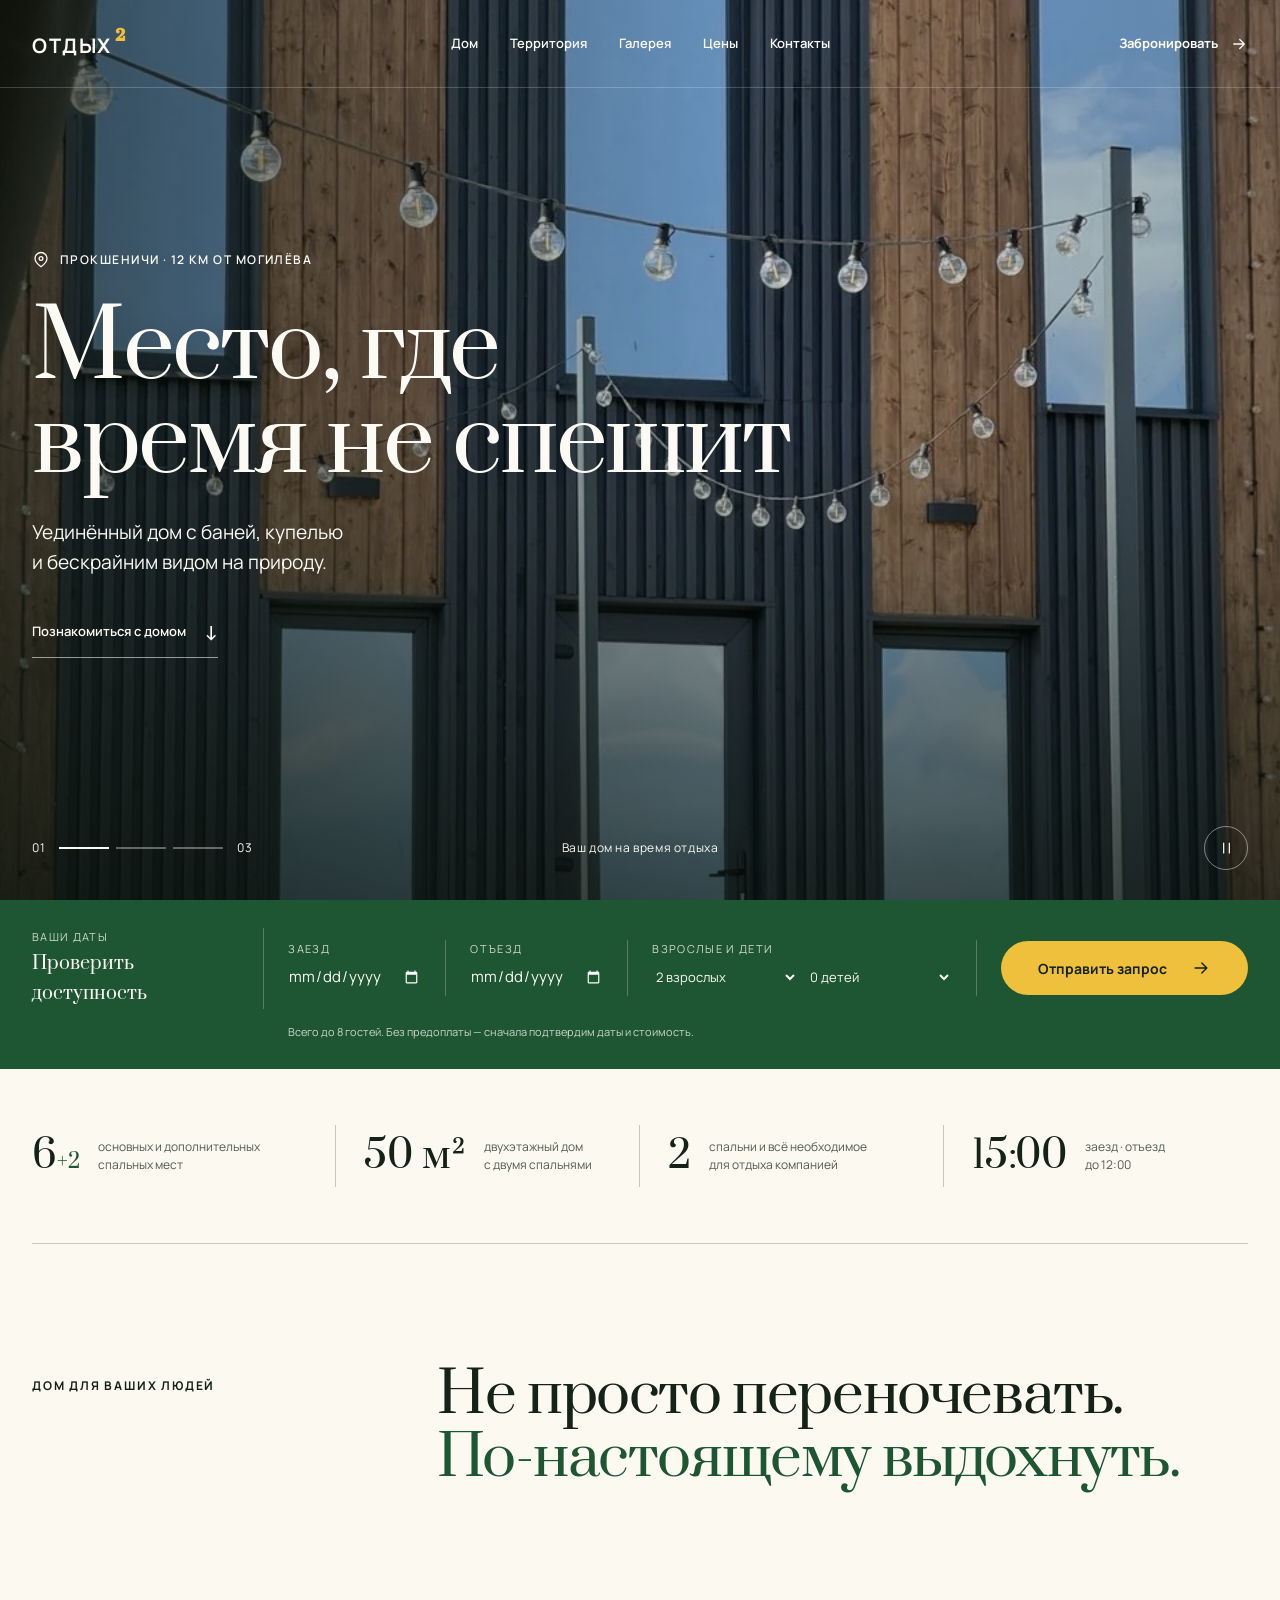
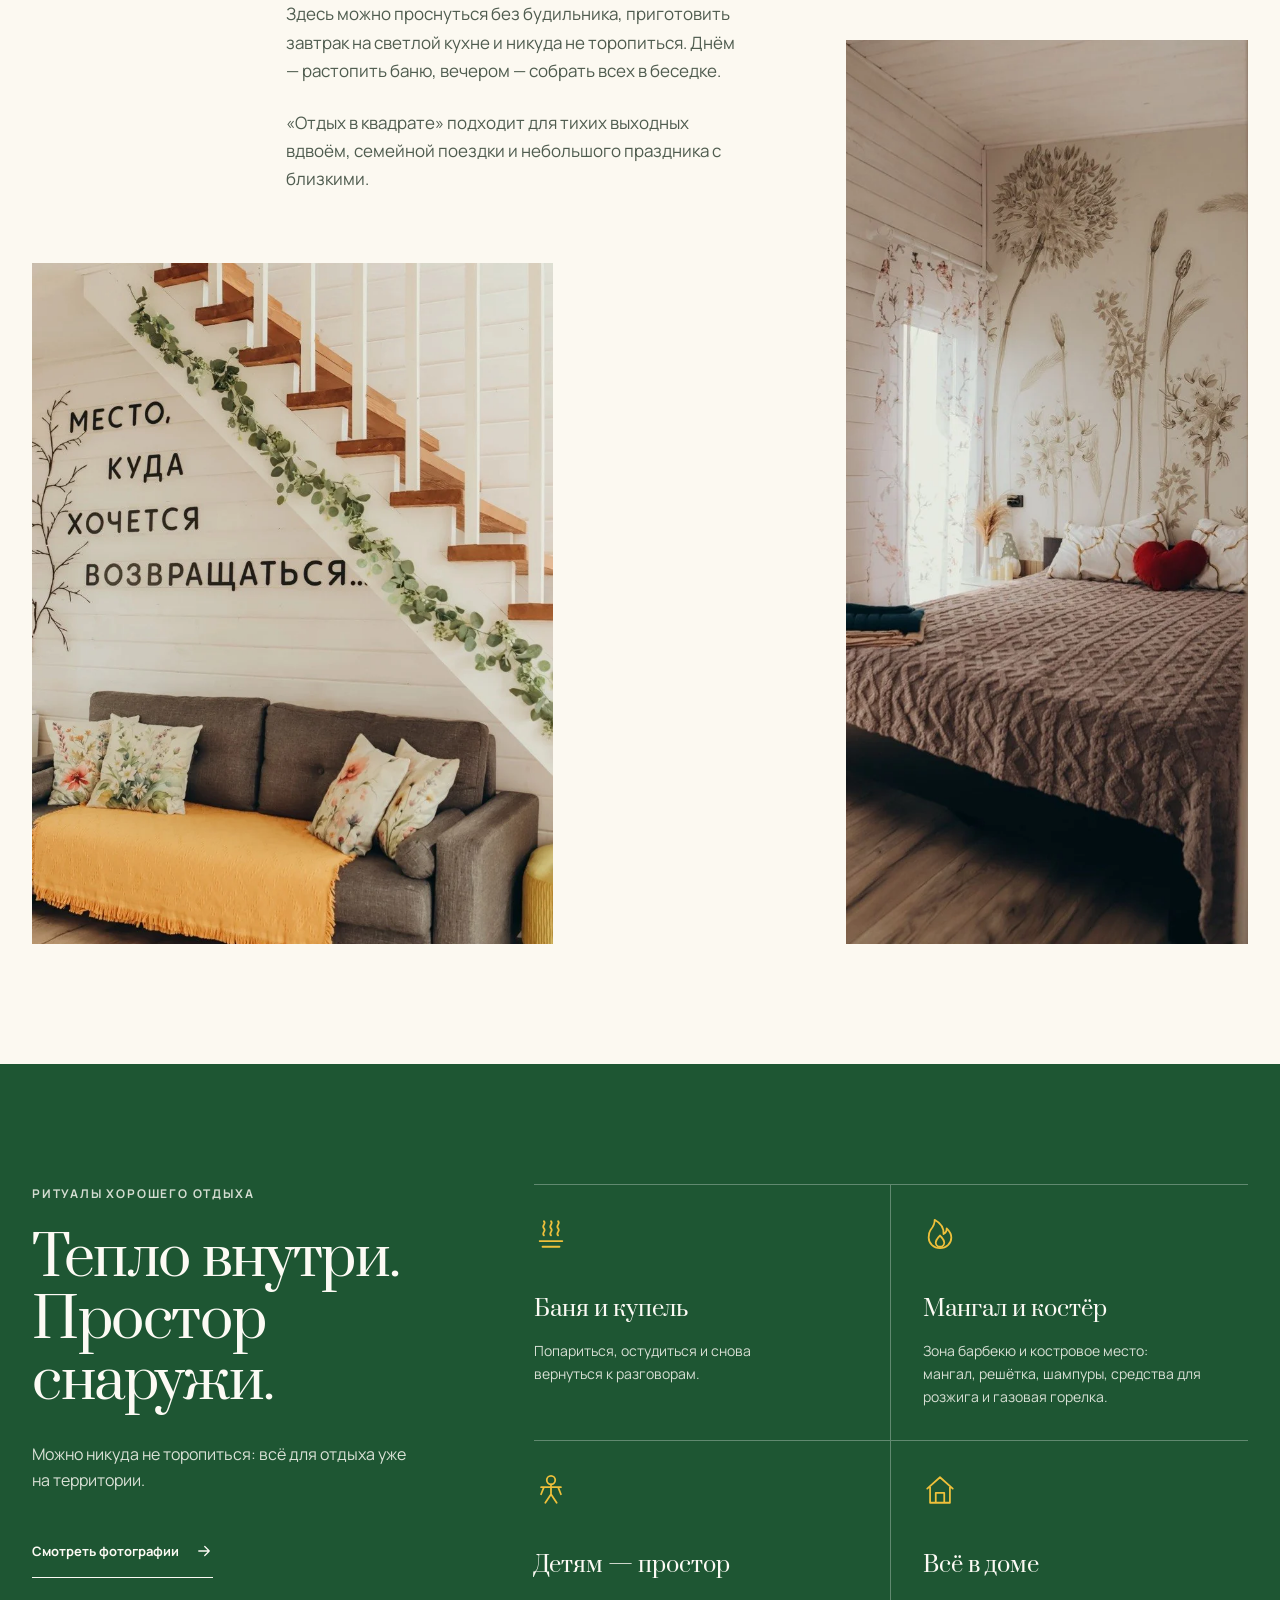
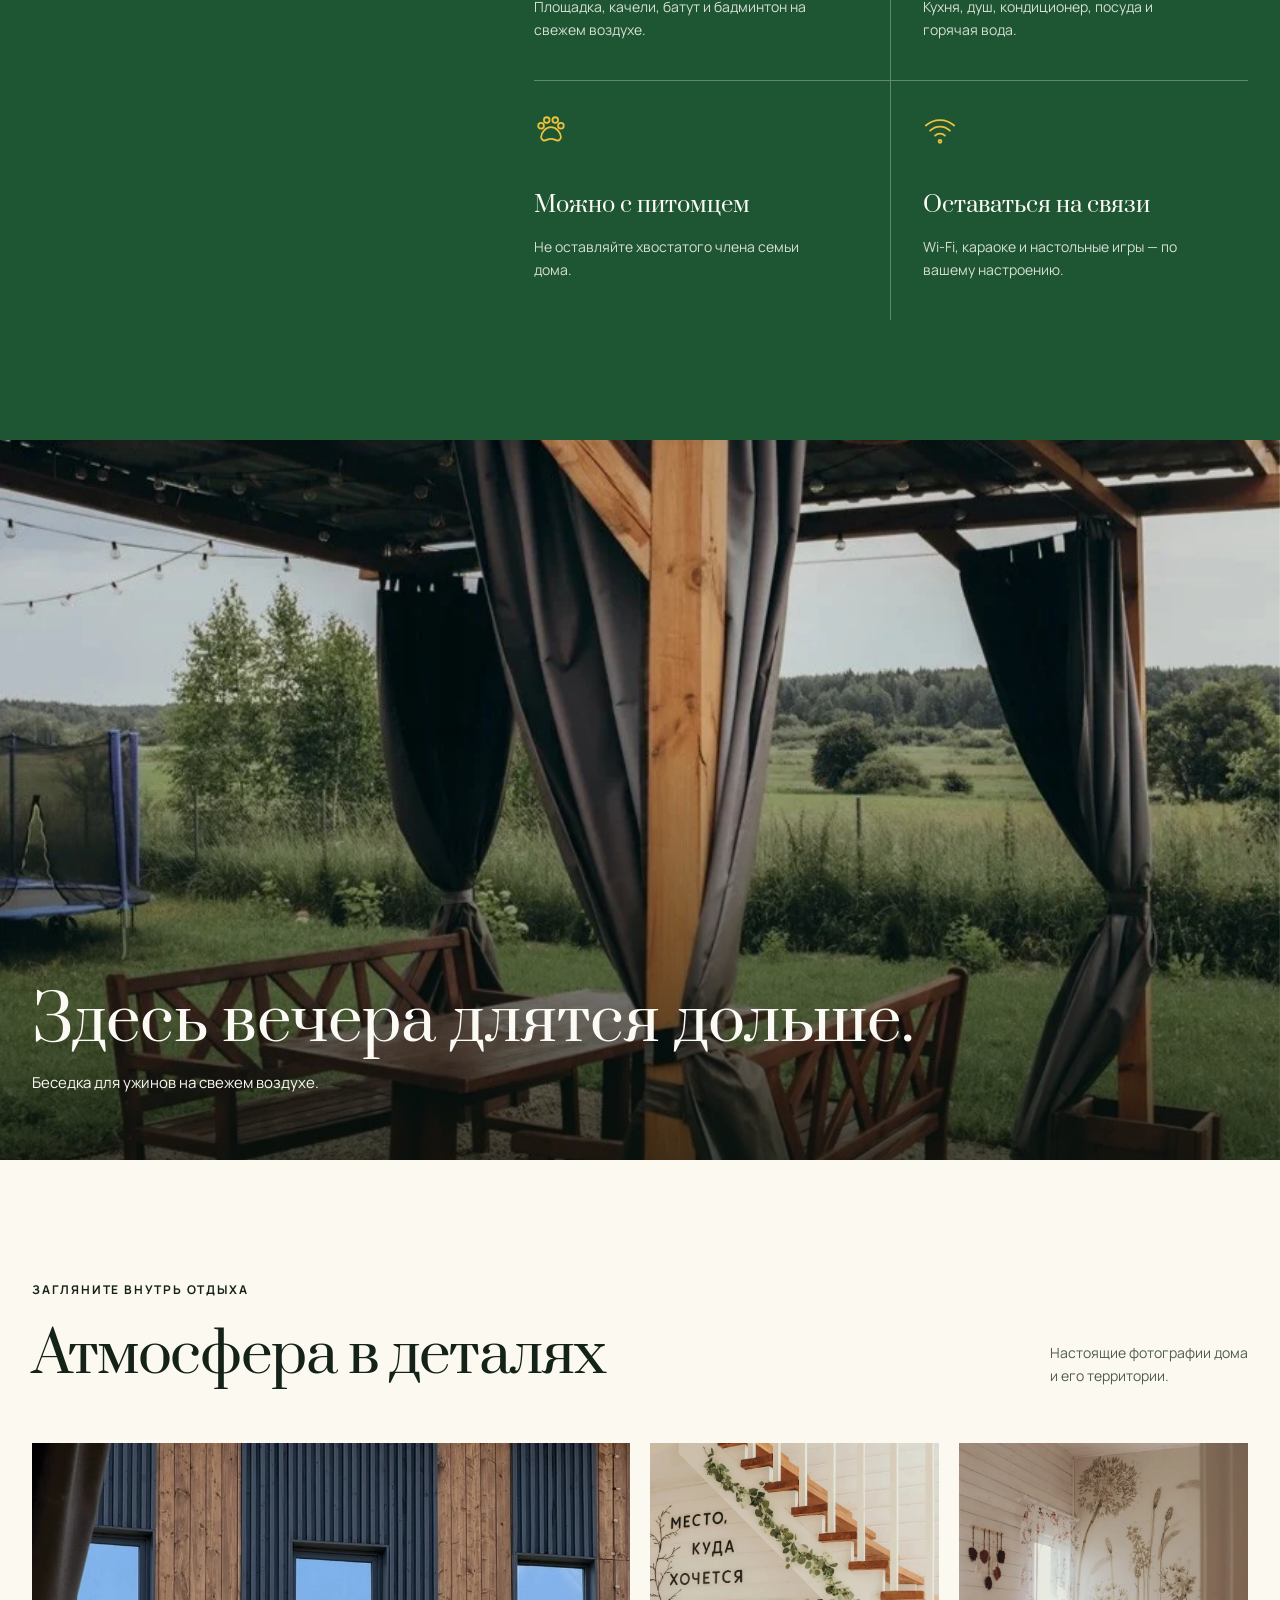
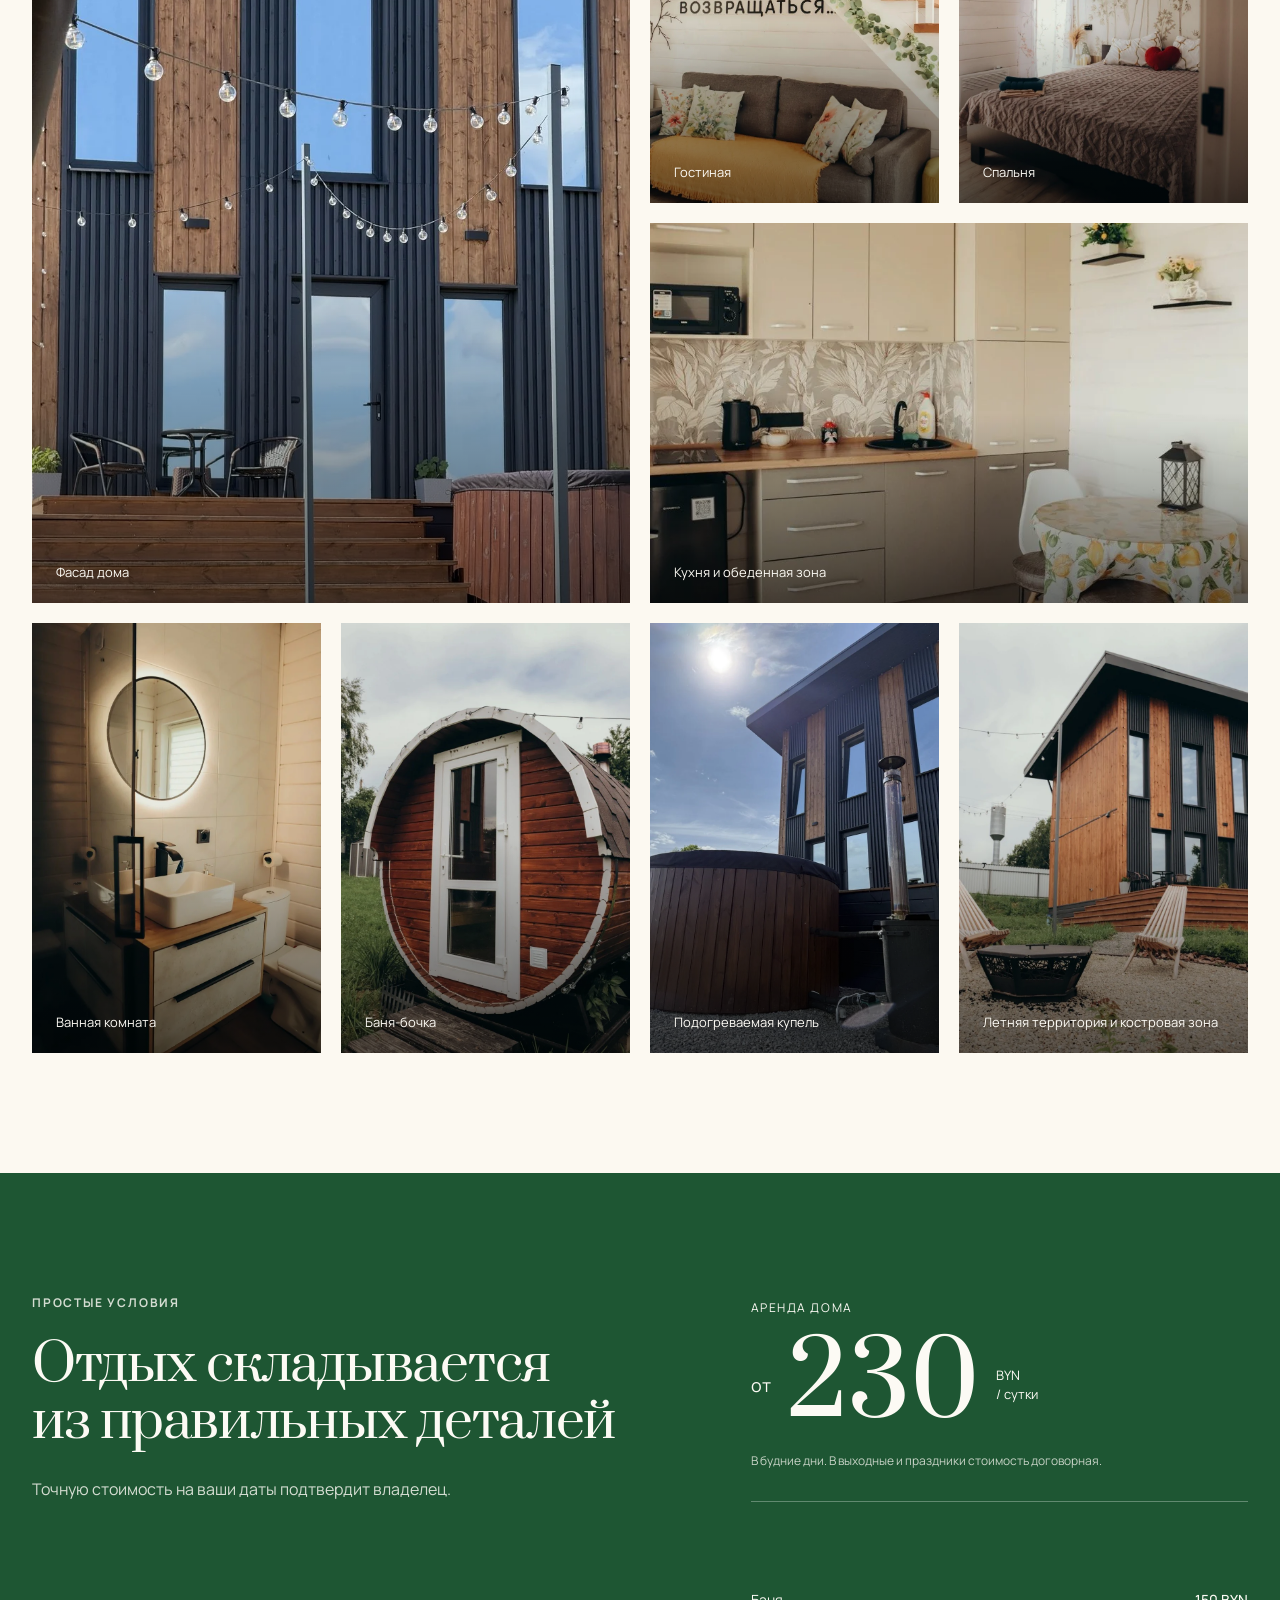
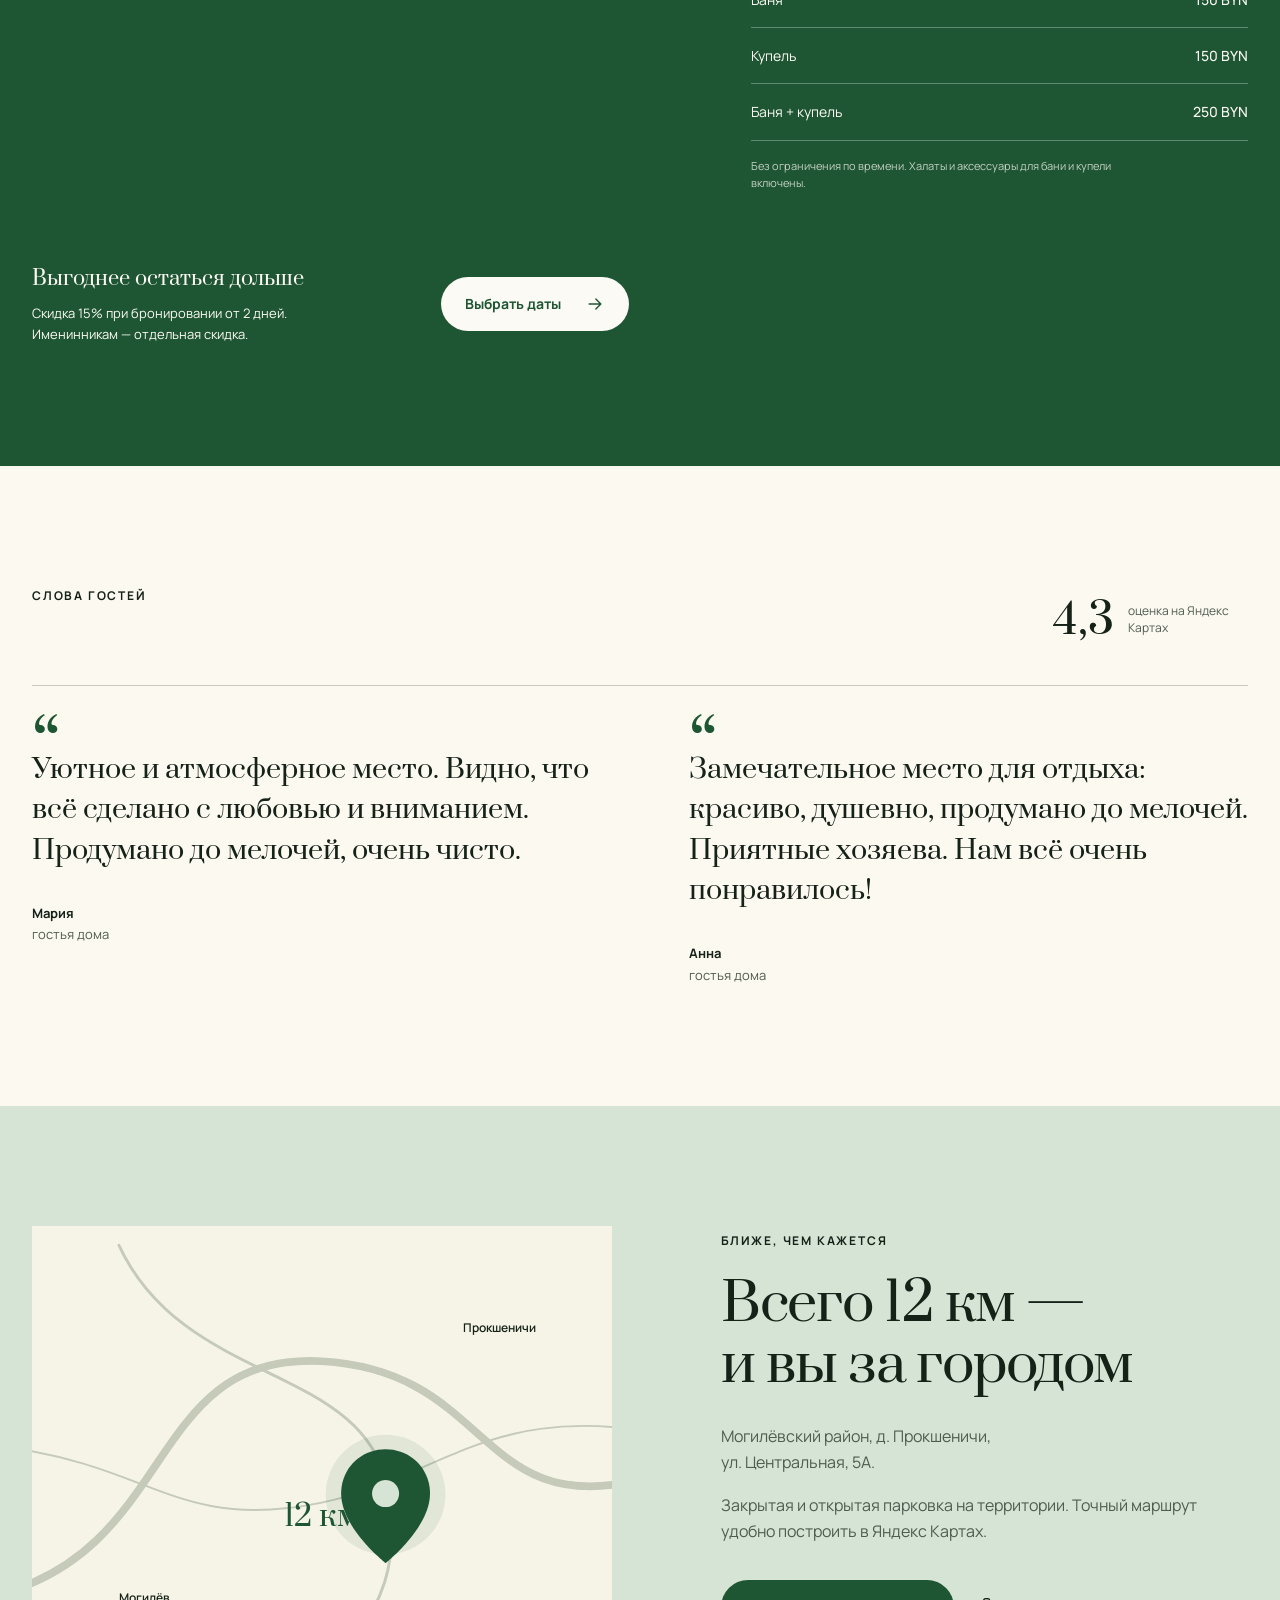
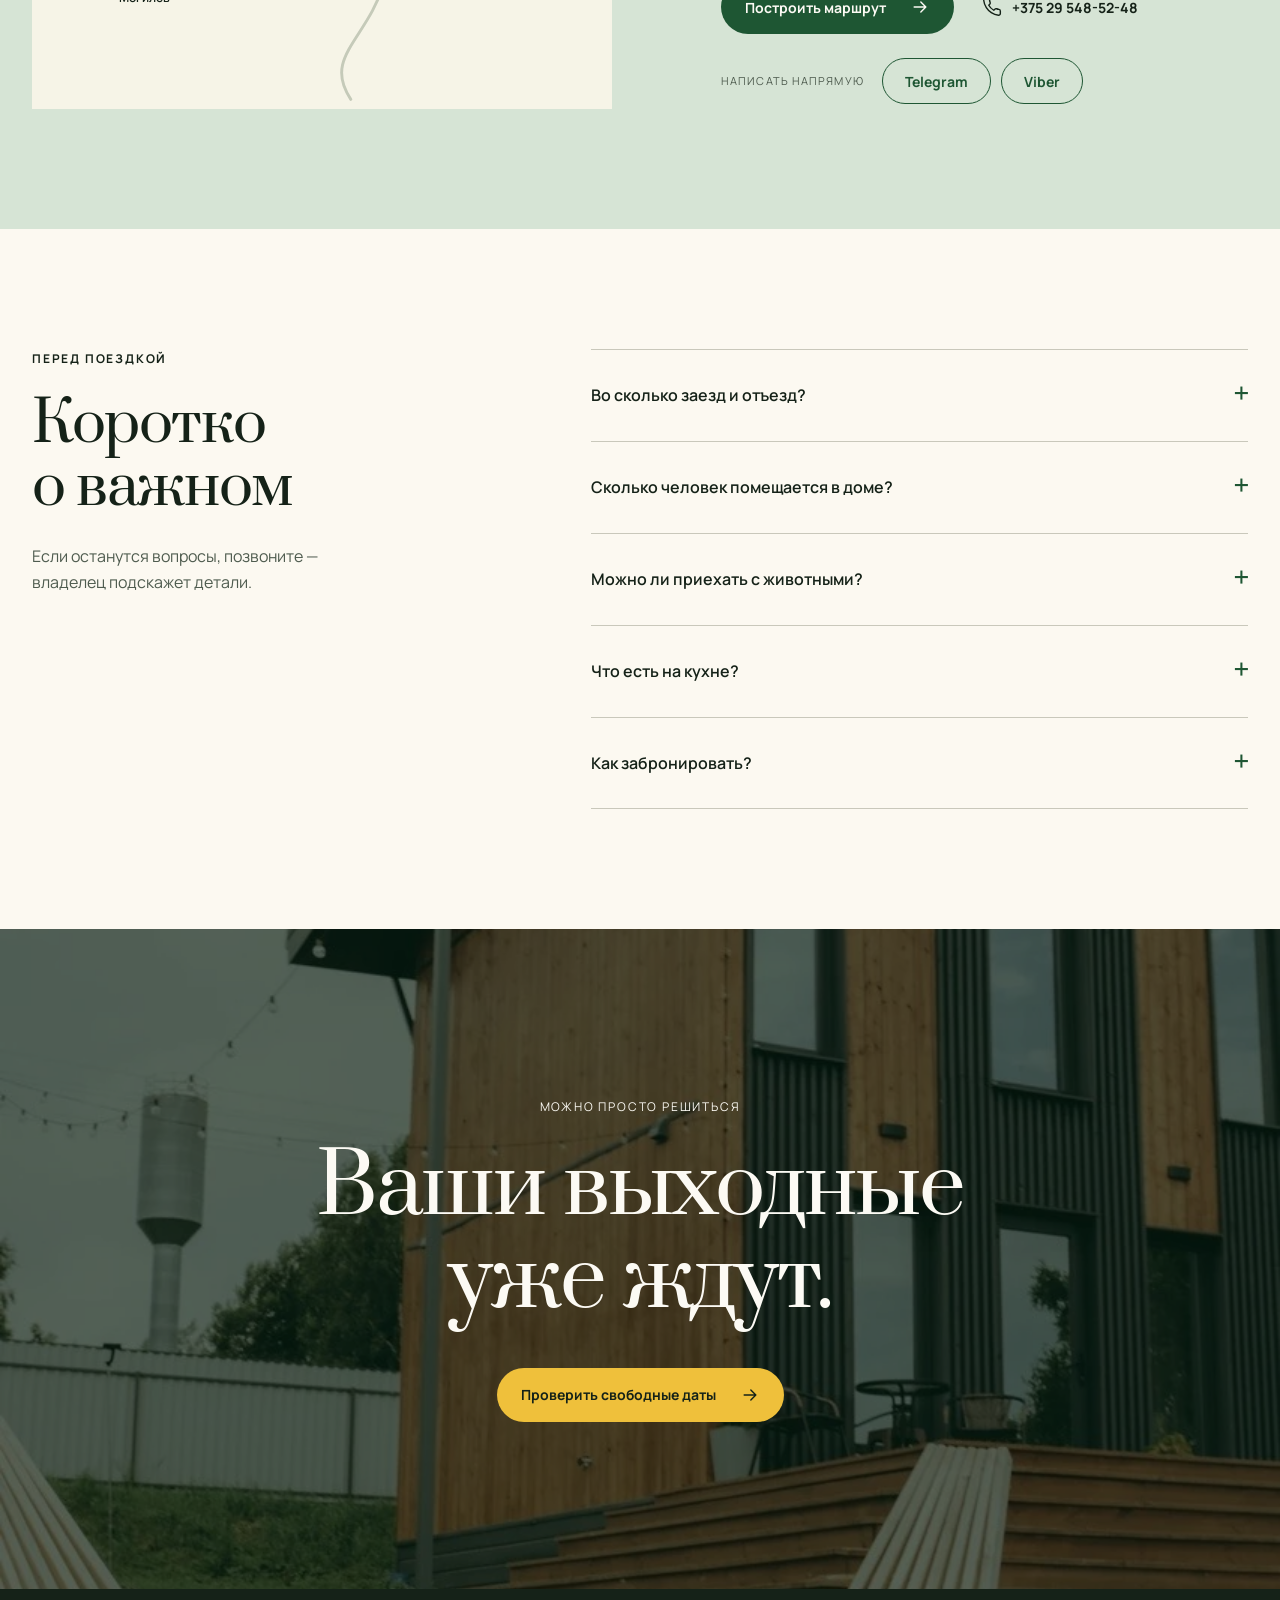
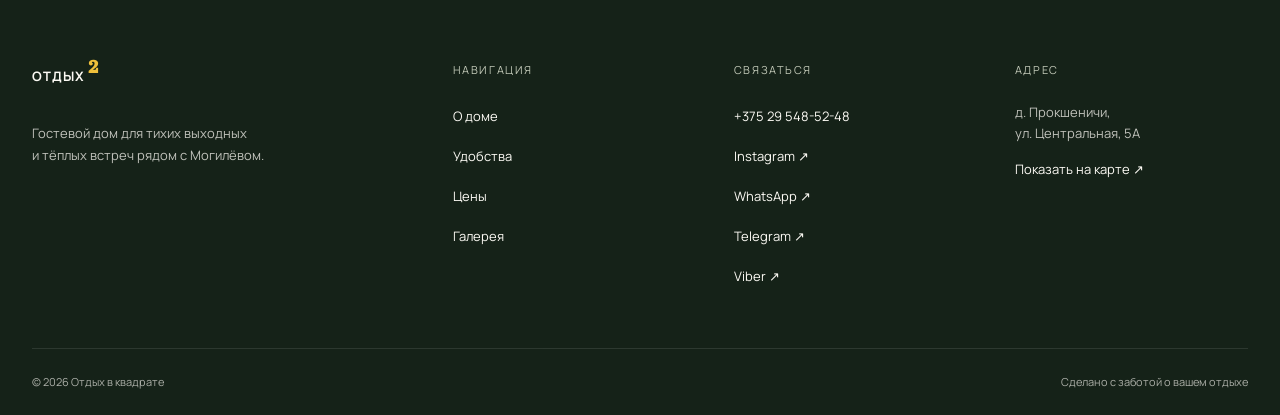
==== index.html @ 8910d230 "first commit" ====
<!doctype html>
<html lang="ru">
<head>
  <meta charset="utf-8">
  <meta name="viewport" content="width=device-width, initial-scale=1">
  <meta name="theme-color" content="#1d5d3f">
  <meta name="description" content="Гостевой дом «Отдых в квадрате» в Прокшеничах, 12 км от Могилева. Дом до 6 гостей, баня, купель, мангальная зона и открытый вид на поля.">
  <title>Отдых в квадрате — гостевой дом рядом с Могилёвом</title>
  <link rel="preconnect" href="https://fonts.googleapis.com">
  <link rel="preconnect" href="https://fonts.gstatic.com" crossorigin>
  <link href="https://fonts.googleapis.com/css2?family=Manrope:wght@400;500;600;700&family=Prata&display=swap" rel="stylesheet">
  <link rel="stylesheet" href="./styles.css">
  <script type="application/ld+json">{"@context":"https://schema.org","@type":"GuestHouse","name":"Отдых в квадрате","description":"Двухэтажный гостевой дом с баней и зоной барбекю","telephone":"+375295485248","address":{"@type":"PostalAddress","addressLocality":"Прокшеничи","streetAddress":"ул. Центральная, 5А","addressCountry":"BY"},"occupancy":{"@type":"QuantitativeValue","maxValue":8},"petsAllowed":true,"priceRange":"от 230 BYN за сутки"}</script>
</head>
<body id="top">
  <a class="skip-link" href="#main">К содержанию</a>
  <svg class="svg-sprite" aria-hidden="true">
    <symbol id="i-arrow" viewBox="0 0 24 24"><path d="M5 12h14M13 6l6 6-6 6"/></symbol>
    <symbol id="i-pin" viewBox="0 0 24 24"><path d="M20 10c0 5-8 11-8 11S4 15 4 10a8 8 0 1 1 16 0Z"/><circle cx="12" cy="10" r="2.5"/></symbol>
    <symbol id="i-users" viewBox="0 0 24 24"><path d="M16 21v-2a4 4 0 0 0-4-4H6a4 4 0 0 0-4 4v2M9 11a4 4 0 1 0 0-8 4 4 0 0 0 0 8ZM22 21v-2a4 4 0 0 0-3-3.87M16 3.13a4 4 0 0 1 0 7.75"/></symbol>
    <symbol id="i-fire" viewBox="0 0 24 24"><path d="M12 22c4.4 0 8-3.2 8-7.5 0-2.2-1.1-4.3-3.3-6.4.1 2-1 3.3-2.2 3.9.3-4.2-2.1-7.7-6.3-10 .3 3.4-1.8 5.7-3 7.3C4.1 10.8 4 12.5 4 14.5 4 18.8 7.6 22 12 22Z"/><path d="M9 18c0-2 1.5-3 3-5 1.5 2 3 3 3 5a3 3 0 0 1-6 0Z"/></symbol>
    <symbol id="i-home" viewBox="0 0 24 24"><path d="m3 11 9-8 9 8M5 10v11h14V10M9 21v-7h6v7"/></symbol>
    <symbol id="i-steam" viewBox="0 0 24 24"><path d="M4 17h16M6 21h12M7 13c-2-2 2-3 0-5s2-3 0-5M12 13c-2-2 2-3 0-5s2-3 0-5M17 13c-2-2 2-3 0-5s2-3 0-5"/></symbol>
    <symbol id="i-child" viewBox="0 0 24 24"><circle cx="12" cy="5" r="3"/><path d="M5 10h14M12 8v7M8 21l4-6 4 6M7 10l-2 5M17 10l2 5"/></symbol>
    <symbol id="i-paw" viewBox="0 0 24 24"><circle cx="5" cy="9" r="2"/><circle cx="9" cy="5" r="2"/><circle cx="15" cy="5" r="2"/><circle cx="19" cy="9" r="2"/><path d="M12 10c-4 0-7 4-7 7 0 2 2 3 4 2 2-1 4-1 6 0 2 1 4 0 4-2 0-3-3-7-7-7Z"/></symbol>
    <symbol id="i-wifi" viewBox="0 0 24 24"><path d="M2 8.8a15 15 0 0 1 20 0M5 12.5a10 10 0 0 1 14 0M8.5 16a5 5 0 0 1 7 0"/><circle cx="12" cy="20" r="1"/></symbol>
    <symbol id="i-phone" viewBox="0 0 24 24"><path d="M22 16.9v3a2 2 0 0 1-2.2 2 19.8 19.8 0 0 1-8.6-3.1 19.4 19.4 0 0 1-6-6A19.8 19.8 0 0 1 2.1 4.2 2 2 0 0 1 4.1 2h3a2 2 0 0 1 2 1.7c.1 1 .4 2 .7 2.8a2 2 0 0 1-.5 2.1L8.1 9.9a16 16 0 0 0 6 6l1.3-1.3a2 2 0 0 1 2.1-.5c.9.4 1.8.6 2.8.7a2 2 0 0 1 1.7 2.1Z"/></symbol>
    <symbol id="i-close" viewBox="0 0 24 24"><path d="m6 6 12 12M18 6 6 18"/></symbol>
    <symbol id="i-chevron" viewBox="0 0 24 24"><path d="m9 18 6-6-6-6"/></symbol>
    <symbol id="i-pause" viewBox="0 0 24 24"><path d="M8 5v14M16 5v14"/></symbol>
    <symbol id="i-play" viewBox="0 0 24 24"><path d="m8 5 11 7-11 7Z"/></symbol>
  </svg>

  <header class="site-header">
    <a class="brand" href="#top" aria-label="Отдых в квадрате — на главную">ОТДЫХ<span>²</span></a>
    <nav class="desktop-nav" aria-label="Основная навигация">
      <a href="#house">Дом</a><a href="#territory">Территория</a><a href="#gallery">Галерея</a><a href="#price">Цены</a><a href="#contacts">Контакты</a>
    </nav>
    <a class="header-book" href="#booking">Забронировать <svg><use href="#i-arrow"/></svg></a>
    <button class="menu-toggle" id="menuToggle" type="button" aria-expanded="false" aria-controls="mobileNav" aria-label="Открыть меню"><span></span><span></span></button>
    <nav class="mobile-nav" id="mobileNav" aria-label="Мобильная навигация" hidden>
      <a href="#house">Дом</a><a href="#territory">Территория</a><a href="#gallery">Галерея</a><a href="#price">Цены</a><a href="#contacts">Контакты</a>
      <a class="button button-light" href="#booking">Проверить даты</a>
    </nav>
  </header>

  <main id="main">
    <section class="hero" aria-label="Гостевой дом Отдых в квадрате">
      <div class="hero-slides" aria-hidden="true">
        <div class="hero-slide active" style="--image:url('./assets/house-summer.webp')"></div>
        <div class="hero-slide" style="--image:url('./assets/gazebo-house.webp')"></div>
        <div class="hero-slide" style="--image:url('./assets/hot-tub.webp')"></div>
      </div>
      <div class="hero-shade"></div>
      <div class="hero-content container">
        <p class="hero-location"><svg><use href="#i-pin"/></svg> Прокшеничи · 12 км от Могилёва</p>
        <h1>Место, где<br>время не спешит</h1>
        <p class="hero-lead">Уединённый дом с баней, купелью<br class="desktop-only"> и бескрайним видом на природу.</p>
        <a class="hero-text-link" href="#booking">Познакомиться с домом <span>↓</span></a>
      </div>
      <div class="slider-controls container">
        <div class="slider-status"><span id="slideNumber">01</span><div class="slider-bars" id="sliderBars"><button class="active" data-slide="0" aria-label="Фото 1"></button><button data-slide="1" aria-label="Фото 2"></button><button data-slide="2" aria-label="Фото 3"></button></div><span>03</span></div>
        <p id="slideCaption">Ваш дом на время отдыха</p>
        <button id="sliderPause" class="slider-pause" type="button" aria-label="Приостановить слайд-шоу"><svg><use href="#i-pause"/></svg></button>
      </div>
    </section>

    <section class="booking-strip" id="booking" aria-label="Запрос на бронирование">
      <form class="booking-form container" id="bookingForm">
        <div class="booking-intro"><span>Ваши даты</span><strong>Проверить доступность</strong></div>
        <label><span>Заезд</span><input type="date" id="checkin" name="checkin" required></label>
        <label><span>Отъезд</span><input type="date" id="checkout" name="checkout" required></label>
        <div class="guest-selector">
          <span>Взрослые и дети</span>
          <div class="guest-selects">
            <label><span class="visually-hidden">Количество взрослых</span><select id="adults" name="adults" aria-label="Количество взрослых"><option value="1">1 взрослый</option><option value="2" selected>2 взрослых</option><option value="3">3 взрослых</option><option value="4">4 взрослых</option><option value="5">5 взрослых</option><option value="6">6 взрослых</option><option value="7">7 взрослых</option><option value="8">8 взрослых</option></select></label>
            <label><span class="visually-hidden">Количество детей</span><select id="children" name="children" aria-label="Количество детей"><option value="0" selected>0 детей</option><option value="1">1 ребёнок</option><option value="2">2 ребёнка</option><option value="3">3 ребёнка</option><option value="4">4 ребёнка</option><option value="5">5 детей</option><option value="6">6 детей</option><option value="7">7 детей</option></select></label>
          </div>
        </div>
        <button class="button button-accent" type="submit">Отправить запрос <svg><use href="#i-arrow"/></svg></button>
        <div class="children-ages" id="childrenAges" hidden>
          <span class="children-ages-title">Возраст каждого ребёнка</span>
          <div class="children-ages-fields" id="childrenAgesFields"></div>
          <p class="guest-error" id="guestError" role="alert"></p>
        </div>
        <p class="form-note">Всего до 8 гостей. Без предоплаты — сначала подтвердим даты и стоимость.</p>
      </form>
    </section>

    <section class="facts container" aria-label="Кратко о доме">
      <div><strong>6<span>+2</span></strong><p>основных и дополнительных спальных мест</p></div>
      <div><strong>50 м²</strong><p>двухэтажный дом<br>с двумя спальнями</p></div>
      <div><strong>2</strong><p>спальни и всё необходимое<br>для отдыха компанией</p></div>
      <div><strong>15:00</strong><p>заезд · отъезд<br>до 12:00</p></div>
    </section>

    <section class="intro section container" id="house">
      <div class="section-heading">
        <p class="eyebrow">Дом для ваших людей</p>
        <h2>Не просто переночевать.<br><em>По-настоящему выдохнуть.</em></h2>
      </div>
      <div class="intro-copy">
        <p>Здесь можно проснуться без будильника, приготовить завтрак на светлой кухне и никуда не торопиться. Днём — растопить баню, вечером — собрать всех в беседке.</p>
        <p>«Отдых в квадрате» подходит для тихих выходных вдвоём, семейной поездки и небольшого праздника с близкими.</p>
      </div>
      <figure class="intro-main image-reveal"><img src="./assets/living-sofa.webp" alt="Светлая гостиная с диваном и лестницей на второй этаж" loading="lazy"><figcaption>Гостиная · общее пространство для отдыха</figcaption></figure>
      <figure class="intro-side image-reveal"><img src="./assets/bedroom.webp" alt="Спальня с большой кроватью и светлым текстилем" loading="lazy"><figcaption>Спальня · спокойный светлый интерьер</figcaption></figure>
    </section>

    <section class="experience section" id="territory">
      <div class="container experience-grid">
        <div class="experience-title">
          <p class="eyebrow light">Ритуалы хорошего отдыха</p>
          <h2>Тепло внутри.<br>Простор снаружи.</h2>
          <p>Можно никуда не торопиться: всё для отдыха уже на территории.</p>
          <a class="text-link light" href="#gallery">Смотреть фотографии <svg><use href="#i-arrow"/></svg></a>
        </div>
        <div class="amenities">
          <article><svg><use href="#i-steam"/></svg><h3>Баня и купель</h3><p>Попариться, остудиться и снова вернуться к разговорам.</p></article>
          <article><svg><use href="#i-fire"/></svg><h3>Мангал и костёр</h3><p>Зона барбекю и костровое место: мангал, решётка, шампуры, средства для розжига и газовая горелка.</p></article>
          <article><svg><use href="#i-child"/></svg><h3>Детям — простор</h3><p>Площадка, качели, батут и бадминтон на свежем воздухе.</p></article>
          <article><svg><use href="#i-home"/></svg><h3>Всё в доме</h3><p>Кухня, душ, кондиционер, посуда и горячая вода.</p></article>
          <article><svg><use href="#i-paw"/></svg><h3>Можно с питомцем</h3><p>Не оставляйте хвостатого члена семьи дома.</p></article>
          <article><svg><use href="#i-wifi"/></svg><h3>Оставаться на связи</h3><p>Wi-Fi, караоке и настольные игры — по вашему настроению.</p></article>
        </div>
      </div>
    </section>

    <section class="wide-story">
      <img src="./assets/gazebo.webp" alt="Деревянная беседка со столом, скамейками и шторами" loading="lazy">
      <div class="wide-story-caption container"><p>Здесь вечера длятся дольше.</p><span>Беседка для ужинов на свежем воздухе.</span></div>
    </section>

    <section class="gallery section container" id="gallery">
      <div class="gallery-head"><div><p class="eyebrow">Загляните внутрь отдыха</p><h2>Атмосфера в деталях</h2></div><p>Настоящие фотографии дома<br>и его территории.</p></div>
      <div class="gallery-grid">
        <button class="gallery-item g1" type="button" data-gallery="0" aria-label="Открыть фото фасада"><img src="./assets/house-summer.webp" alt="Летний фасад дома с гирляндами" loading="lazy"><span>Фасад дома</span></button>
        <button class="gallery-item g2" type="button" data-gallery="1" aria-label="Открыть фото гостиной"><img src="./assets/living-sofa.webp" alt="Гостиная с диваном" loading="lazy"><span>Гостиная</span></button>
        <button class="gallery-item g3" type="button" data-gallery="2" aria-label="Открыть фото спальни"><img src="./assets/bedroom.webp" alt="Спальня с двуспальной кроватью" loading="lazy"><span>Спальня</span></button>
        <button class="gallery-item g4" type="button" data-gallery="3" aria-label="Открыть фото кухни"><img src="./assets/kitchen.webp" alt="Светлая оборудованная кухня с обеденной зоной" loading="lazy"><span>Кухня и обеденная зона</span></button>
        <button class="gallery-item g5" type="button" data-gallery="4" aria-label="Открыть фото ванной"><img src="./assets/bathroom.webp" alt="Ванная комната с раковиной и зеркалом с подсветкой" loading="lazy"><span>Ванная комната</span></button>
        <button class="gallery-item g6" type="button" data-gallery="5" aria-label="Открыть фото бани"><img src="./assets/sauna.webp" alt="Деревянная баня-бочка на территории" loading="lazy"><span>Баня-бочка</span></button>
        <button class="gallery-item g7" type="button" data-gallery="6" aria-label="Открыть фото купели"><img src="./assets/hot-tub.webp" alt="Подогреваемая купель рядом с домом" loading="lazy"><span>Подогреваемая купель</span></button>
        <button class="gallery-item g8" type="button" data-gallery="7" aria-label="Открыть фото костровой зоны"><img src="./assets/exterior-fire.webp" alt="Дом, шезлонг и костровая чаша на летней территории" loading="lazy"><span>Летняя территория и костровая зона</span></button>
      </div>
    </section>

    <section class="price section" id="price">
      <div class="container price-grid">
        <div class="price-heading"><p class="eyebrow light">Простые условия</p><h2>Отдых складывается<br>из правильных деталей</h2><p>Точную стоимость на ваши даты подтвердит владелец.</p></div>
        <div class="price-main"><span>Аренда дома</span><div><small>от</small><strong>230</strong><span>BYN<br>/ сутки</span></div><p>В будние дни. В выходные и праздники стоимость договорная.</p></div>
        <div class="price-extra"><div><span>Баня</span><strong>150 BYN</strong></div><div><span>Купель</span><strong>150 BYN</strong></div><div><span>Баня + купель</span><strong>250 BYN</strong></div><p class="price-included">Без ограничения по времени. Халаты и аксессуары для бани и купели включены.</p></div>
        <div class="discounts"><p><strong>Выгоднее остаться дольше</strong>Скидка 15% при бронировании от 2 дней. Именинникам — отдельная скидка.</p><a class="button button-light" href="#booking">Выбрать даты <svg><use href="#i-arrow"/></svg></a></div>
      </div>
    </section>

    <section class="reviews section container">
      <div class="reviews-top"><p class="eyebrow">Слова гостей</p><div><strong>4,3</strong><span>оценка на Яндекс Картах</span></div></div>
      <div class="review-grid">
        <blockquote><span class="quote">“</span><p>Уютное и атмосферное место. Видно, что всё сделано с любовью и вниманием. Продумано до мелочей, очень чисто.</p><footer><strong>Мария</strong><span>гостья дома</span></footer></blockquote>
        <blockquote><span class="quote">“</span><p>Замечательное место для отдыха: красиво, душевно, продумано до мелочей. Приятные хозяева. Нам всё очень понравилось!</p><footer><strong>Анна</strong><span>гостья дома</span></footer></blockquote>
      </div>
    </section>

    <section class="location section" id="contacts">
      <div class="container location-grid">
        <div class="location-graphic" aria-hidden="true"><svg viewBox="0 0 600 420"><path class="road r1" d="M-30 340C150 290 120 90 300 100s160 170 340 120"/><path class="road r2" d="M90-20c70 150 260 120 280 260s-80 150-40 210"/><path class="road r3" d="M-20 190c140 20 170 80 300 60s180-100 340-80"/><circle cx="366" cy="238" r="62" class="location-circle"/><path class="pin-shape" d="M366 191c-26 0-46 20-46 46 0 36 46 72 46 72s46-36 46-72c0-26-20-46-46-46Z"/><circle cx="366" cy="237" r="14" class="pin-dot"/></svg><span class="map-label l1">Могилёв</span><span class="map-label l2">Прокшеничи</span><strong>12 км</strong></div>
        <div class="location-copy"><p class="eyebrow">Ближе, чем кажется</p><h2>Всего 12 км —<br>и вы за городом</h2><p>Могилёвский район, д. Прокшеничи,<br>ул. Центральная, 5А.</p><p>Закрытая и открытая парковка на территории. Точный маршрут удобно построить в Яндекс Картах.</p><div class="location-actions"><a class="button button-dark" href="https://yandex.com/maps/org/rest_squared/139732959574/?ll=30.132603%2C53.941320&z=17" target="_blank" rel="noopener">Построить маршрут <svg><use href="#i-arrow"/></svg></a><a class="phone-link" href="tel:+375295485248"><svg><use href="#i-phone"/></svg> +375 29 548-52-48</a></div><div class="direct-messengers"><span>Написать напрямую</span><a class="button messenger-button" href="https://t.me/MaryiaKv" target="_blank" rel="noopener" aria-label="Написать в Telegram, @MaryiaKv">Telegram</a><a class="button messenger-button" href="viber://chat?number=%2B375295485248" aria-label="Написать в Viber по номеру телефона">Viber</a></div></div>
      </div>
    </section>

    <section class="faq section container">
      <div><p class="eyebrow">Перед поездкой</p><h2>Коротко о важном</h2><p class="faq-intro">Если останутся вопросы, позвоните — владелец подскажет детали.</p></div>
      <div class="faq-list">
        <details><summary>Во сколько заезд и отъезд?<span>+</span></summary><p>Заезд с 15:00, отъезд до 12:00. Если вам нужно другое время, обсудите возможность с владельцем заранее.</p></details>
        <details><summary>Сколько человек помещается в доме?<span>+</span></summary><p>В доме 6 основных спальных мест и возможность организовать ещё 2 дополнительных. Внутри две спальни и три кровати.</p></details>
        <details><summary>Можно ли приехать с животными?<span>+</span></summary><p>Да, проживание с питомцами возможно. Пожалуйста, предупредите о нём при бронировании.</p></details>
        <details><summary>Что есть на кухне?<span>+</span></summary><p>Электроплита, холодильник, микроволновая печь, чайник, посуда и горячая вода. На улице — мангал, решётка, шампуры, средства для розжига и газовая горелка.</p></details>
        <details><summary>Как забронировать?<span>+</span></summary><p>Выберите даты в форме на сайте. Для WhatsApp мы подготовим сообщение автоматически. Также можно связаться с владельцем напрямую в Telegram или Viber.</p></details>
      </div>
    </section>

    <section class="final-cta">
      <div class="final-cta-bg"></div><div class="container final-cta-content"><p>Можно просто решиться</p><h2>Ваши выходные<br>уже ждут.</h2><a class="button button-accent" href="#booking">Проверить свободные даты <svg><use href="#i-arrow"/></svg></a></div>
    </section>
  </main>

  <footer class="site-footer">
    <div class="container footer-grid"><div><a class="brand footer-brand" href="#top">ОТДЫХ<span>²</span></a><p>Гостевой дом для тихих выходных<br>и тёплых встреч рядом с Могилёвом.</p></div><div><span>Навигация</span><a href="#house">О доме</a><a href="#territory">Удобства</a><a href="#price">Цены</a><a href="#gallery">Галерея</a></div><div><span>Связаться</span><a href="tel:+375295485248">+375 29 548-52-48</a><a href="https://www.instagram.com/otdych_v_kvadrate/" target="_blank" rel="noopener">Instagram ↗</a><a href="https://wa.me/375295485248" target="_blank" rel="noopener">WhatsApp ↗</a><a href="https://t.me/MaryiaKv" target="_blank" rel="noopener">Telegram ↗</a><a href="viber://chat?number=%2B375295485248">Viber ↗</a></div><div><span>Адрес</span><p>д. Прокшеничи,<br>ул. Центральная, 5А</p><a href="https://yandex.com/maps/org/rest_squared/139732959574/" target="_blank" rel="noopener">Показать на карте ↗</a></div></div>
    <div class="container footer-bottom"><span>© <span id="year"></span> Отдых в квадрате</span><span>Сделано с заботой о вашем отдыхе</span></div>
  </footer>

  <a class="mobile-book" href="#booking">Проверить даты <svg><use href="#i-arrow"/></svg></a>

  <dialog class="booking-modal" id="bookingModal" aria-labelledby="modalTitle">
    <button class="modal-close" type="button" aria-label="Закрыть"><svg><use href="#i-close"/></svg></button>
    <p class="eyebrow">Почти готово</p><h2 id="modalTitle">Отправить запрос<br>владельцу</h2><p class="modal-summary" id="modalSummary"></p><p>Мы подготовили сообщение с датами и составом гостей. Отправьте его в WhatsApp или напишите владельцу напрямую в другом мессенджере.</p><a class="button button-dark modal-whatsapp" id="whatsappLink" href="https://wa.me/375295485248" target="_blank" rel="noopener">Открыть WhatsApp <svg><use href="#i-arrow"/></svg></a><div class="modal-alternatives"><a class="button messenger-button" href="https://t.me/MaryiaKv" target="_blank" rel="noopener">Telegram</a><a class="button messenger-button" href="viber://chat?number=%2B375295485248">Viber</a></div><a class="modal-phone" href="tel:+375295485248">Или позвонить: +375 29 548-52-48</a>
  </dialog>

  <dialog class="lightbox" id="lightbox" aria-label="Просмотр фотографии"><button class="lightbox-close" type="button" aria-label="Закрыть галерею"><svg><use href="#i-close"/></svg></button><button class="lightbox-prev" type="button" aria-label="Предыдущее фото"><svg><use href="#i-chevron"/></svg></button><img id="lightboxImage" src="./assets/house-summer.webp" alt=""><button class="lightbox-next" type="button" aria-label="Следующее фото"><svg><use href="#i-chevron"/></svg></button><p id="lightboxCaption"></p></dialog>
  <script type="module" src="./src/main.js?v=3"></script>
</body>
</html>
---- styles.css ----
:root{
  --primitive-cream:oklch(0.983 0.011 91);--primitive-forest:oklch(0.405 0.083 153);--primitive-gold:oklch(0.827 0.151 88);--primitive-ink:oklch(0.235 0.025 151);--primitive-sage:oklch(0.905 0.026 142);
  --surface:var(--primitive-cream);--surface-alt:var(--primitive-sage);--text:var(--primitive-ink);--accent:var(--primitive-gold);--brand:var(--primitive-forest);--muted:oklch(0.46 0.026 145);--line:oklch(0.83 0.018 105);--light:oklch(0.985 0.008 92);
  --container:1280px;--header-h:88px;--radius:2px;--ease:cubic-bezier(.19,1,.22,1)
}
*{box-sizing:border-box;margin:0;padding:0}html{scroll-behavior:smooth;scroll-padding-top:90px}body{font-family:'Manrope',sans-serif;font-size:16px;line-height:1.65;color:var(--text);background:var(--surface);-webkit-font-smoothing:antialiased;overflow-x:hidden}body.menu-open{overflow:hidden}img{display:block;max-width:100%;height:auto}a{color:inherit;text-decoration:none}button,input,select{font:inherit}button,a,summary,select,input{ -webkit-tap-highlight-color:transparent}button,summary,select{cursor:pointer}button{color:inherit}svg{width:24px;height:24px;fill:none;stroke:currentColor;stroke-width:1.7;stroke-linecap:round;stroke-linejoin:round;flex:none}:focus-visible{outline:3px solid var(--accent);outline-offset:4px}.svg-sprite{position:absolute;width:0;height:0;overflow:hidden}.container{width:min(calc(100% - 64px),var(--container));margin-inline:auto}.section{padding-block:120px}.eyebrow{text-transform:uppercase;letter-spacing:.15em;font-size:12px;font-weight:700;margin-bottom:24px}.eyebrow.light{color:var(--light);opacity:.82}h1,h2{font-family:'Prata',serif;font-weight:400;line-height:1.12;letter-spacing:-.025em;text-wrap:balance}h2{font-size:clamp(38px,4.4vw,68px)}h2 em{font-style:normal;color:var(--brand)}p{max-width:70ch}.button{min-height:54px;display:inline-flex;align-items:center;justify-content:center;gap:24px;padding:14px 24px;border:0;border-radius:100px;font-size:14px;font-weight:700;transition:background-color .2s,color .2s,transform .2s}.button:hover{transform:translateY(-2px)}.button:active{transform:translateY(0)}.button svg{width:20px}.button-accent{background:var(--accent);color:var(--primitive-ink)}.button-accent:hover{background:oklch(0.87 0.15 88)}.button-dark{background:var(--brand);color:var(--light)}.button-dark:hover{background:oklch(0.34 0.08 153)}.button-light{background:var(--light);color:var(--brand)}.button-light:hover{background:var(--accent)}.skip-link{position:fixed;top:8px;left:8px;z-index:1000;background:var(--accent);padding:12px 18px;transform:translateY(-150%)}.skip-link:focus{transform:translateY(0)}
/* Header */
.site-header{height:var(--header-h);position:fixed;inset:0 0 auto;z-index:50;display:grid;grid-template-columns:1fr auto 1fr;align-items:center;padding:0 max(32px,calc((100vw - var(--container))/2));color:var(--light);border-bottom:1px solid oklch(1 0 0/.2);transition:background-color .25s,color .25s,transform .25s}.site-header.scrolled{background:oklch(0.983 0.011 91/.96);color:var(--text);backdrop-filter:blur(14px);border-color:var(--line)}body.menu-open .site-header{background:var(--brand);color:var(--light);border-color:oklch(1 0 0/.2);backdrop-filter:none;-webkit-backdrop-filter:none}.brand{font-size:20px;letter-spacing:.08em;font-weight:700;justify-self:start;line-height:1}.brand span{color:var(--accent);font-family:'Prata',serif;font-size:30px;margin-left:2px}.desktop-nav{display:flex;gap:32px;font-size:13px;font-weight:600}.desktop-nav a,.header-book{position:relative;min-height:44px;display:flex;align-items:center}.desktop-nav a:after{content:'';position:absolute;bottom:8px;left:0;width:100%;height:1px;background:currentColor;transform:scaleX(0);transform-origin:right;transition:transform .25s}.desktop-nav a:hover:after{transform:scaleX(1);transform-origin:left}.header-book{justify-self:end;gap:12px;font-size:13px;font-weight:700}.header-book svg{width:18px}.menu-toggle,.mobile-nav{display:none}
/* Hero */
.hero{position:relative;min-height:100svh;color:var(--light);isolation:isolate;display:flex;flex-direction:column;justify-content:flex-end;overflow:hidden;background:var(--brand)}.hero-slides,.hero-slide,.hero-shade{position:absolute;inset:0}.hero-slides,.hero-shade{pointer-events:none}.hero-slide{z-index:-3;background-image:var(--image);background-size:cover;background-position:center 45%;opacity:0;transform:scale(1.08);transition:opacity .8s ease,transform 7s linear}.hero-slide.active{opacity:1;transform:scale(1)}.hero-shade{z-index:-2;background:linear-gradient(90deg,oklch(0.17 0.02 150/.67) 0%,oklch(0.17 0.02 150/.18) 60%,oklch(0.17 0.02 150/.28) 100%),linear-gradient(0deg,oklch(0.15 0.02 150/.64),transparent 55%)}.hero-content{padding-top:calc(var(--header-h) + 56px);padding-bottom:64px;flex:1;display:flex;flex-direction:column;justify-content:center}.hero-location{display:flex;align-items:center;gap:10px;text-transform:uppercase;font-size:12px;letter-spacing:.12em;font-weight:600;margin-bottom:30px}.hero-location svg{width:18px}.hero h1{font-size:clamp(54px,7.2vw,108px);line-height:1.02;max-width:1050px;text-shadow:0 2px 24px oklch(0 0 0/.15)}.hero-lead{font-size:clamp(17px,1.5vw,22px);line-height:1.55;margin-top:28px}.hero-text-link{display:flex;align-items:center;gap:18px;font-size:13px;font-weight:600;width:max-content;margin-top:36px;border-bottom:1px solid oklch(1 0 0/.55);padding-bottom:8px;min-height:44px}.hero-text-link span{font-size:20px;transition:transform .2s}.hero-text-link:hover span{transform:translateY(3px)}.slider-controls{display:grid;grid-template-columns:1fr auto 1fr;align-items:center;padding-bottom:30px;gap:24px;font-size:12px;letter-spacing:.05em}.slider-status{display:flex;align-items:center;gap:14px}.slider-bars{display:flex;gap:7px}.slider-bars button{width:50px;height:30px;border:0;background:transparent;position:relative}.slider-bars button:before{content:'';height:2px;background:oklch(1 0 0/.35);position:absolute;inset:14px 0 auto}.slider-bars button:after{content:'';position:absolute;inset:14px 0 auto;height:2px;background:var(--light);transform:scaleX(0);transform-origin:left}.slider-bars button.active:after{transform:scaleX(1);transition:transform 6s linear}.slider-bars button.active.paused:after{transition:none}.slider-controls>p{text-align:center}.slider-pause{justify-self:end;width:44px;height:44px;border:1px solid oklch(1 0 0/.45);border-radius:50%;background:transparent;display:grid;place-items:center}.slider-pause:hover{background:oklch(1 0 0/.15)}.slider-pause svg{width:17px}
/* Booking */
.booking-strip{background:var(--brand);color:var(--light);padding:28px 0}.booking-form{display:grid;grid-template-columns:1.2fr .9fr .9fr 1.8fr 1.4fr;gap:0;align-items:center}.booking-intro{display:flex;flex-direction:column;border-right:1px solid oklch(1 0 0/.24);padding-right:24px}.booking-intro span,.booking-form label>span{font-size:11px;text-transform:uppercase;letter-spacing:.12em;opacity:.8}.booking-intro strong{font-family:'Prata',serif;font-size:18px;font-weight:400;margin-top:3px}.booking-form>label{padding:0 24px;border-right:1px solid oklch(1 0 0/.24);display:flex;flex-direction:column}.booking-form input,.booking-form select{color:var(--light);background:transparent;border:0;width:100%;height:38px;outline:none;color-scheme:dark;font-size:15px}.booking-form input:focus-visible,.booking-form select:focus-visible{outline:2px solid var(--accent);outline-offset:2px}.booking-form option{color:var(--text);background:var(--surface)}
.visually-hidden{position:absolute!important;width:1px;height:1px;padding:0;margin:-1px;overflow:hidden;clip:rect(0,0,0,0);white-space:nowrap;border:0}.guest-selector{padding:0 24px;border-right:1px solid oklch(1 0 0/.24);min-width:0}.guest-selector>span{display:block;font-size:11px;text-transform:uppercase;letter-spacing:.12em;opacity:.8}.guest-selects{display:grid;grid-template-columns:1fr 1fr;gap:8px}.guest-selects label{min-width:0}.guest-selects select{font-size:13px;text-overflow:ellipsis}.children-ages{grid-column:2/-1;display:flex;align-items:center;flex-wrap:wrap;gap:12px 18px;margin:20px 0 0 24px}.children-ages[hidden]{display:none}.children-ages-title{font-size:11px;text-transform:uppercase;letter-spacing:.1em;white-space:nowrap;opacity:.85}.children-ages-fields{display:flex;flex-wrap:wrap;gap:8px}.child-age{display:flex;align-items:center;gap:7px;font-size:11px}.child-age>span{white-space:nowrap}.booking-form .child-age select{width:88px;height:36px;border:1px solid oklch(1 0 0/.32);padding:0 5px;font-size:12px}.guest-error{flex-basis:100%;font-size:12px;color:var(--accent)}.booking-form .button{margin-left:24px}.form-note{grid-column:2/-1;font-size:11px;opacity:.78;margin:14px 0 0 24px}
/* Facts and intro */
.facts{display:grid;grid-template-columns:repeat(4,1fr);padding-block:56px;border-bottom:1px solid var(--line)}.facts>div{display:grid;grid-template-columns:auto 1fr;gap:18px;align-items:center;padding:0 28px;border-right:1px solid var(--line)}.facts>div:first-child{padding-left:0}.facts>div:last-child{border:0}.facts strong{font-family:'Prata',serif;font-weight:400;font-size:38px;white-space:nowrap}.facts strong span{font-size:20px;color:var(--brand)}.facts p{font-size:12px;line-height:1.5;color:var(--muted)}.intro{display:grid;grid-template-columns:1.4fr .8fr;column-gap:9%;row-gap:70px}.section-heading{grid-column:1/-1;display:grid;grid-template-columns:1fr 2fr;align-items:start}.section-heading h2{grid-column:2}.section-heading .eyebrow{padding-top:12px}.intro-copy{padding-top:40px;max-width:450px;margin-left:auto;color:var(--muted);font-size:17px}.intro-copy p+p{margin-top:24px}.intro-main{grid-column:1;grid-row:3;width:74%;margin-top:0}.intro-side{grid-column:2;grid-row:2/4;margin-top:80px}.intro figure{position:relative}.intro figure img{width:100%;height:100%;object-fit:cover}.intro-main img{aspect-ratio:4/5}.intro-side img{aspect-ratio:3/4}.intro figcaption{font-size:11px;text-transform:uppercase;letter-spacing:.1em;margin-top:12px;color:var(--muted)}.image-reveal{overflow:hidden}.image-reveal img{transition:transform .7s var(--ease)}.image-reveal:hover img{transform:scale(1.025)}
/* Amenities */
.experience{background:var(--brand);color:var(--light)}.experience-grid{display:grid;grid-template-columns:.8fr 1.5fr;gap:10%}.experience-title{position:sticky;top:130px;align-self:start}.experience-title h2{font-size:clamp(40px,4.3vw,64px)}.experience-title>p:not(.eyebrow){margin-top:28px;max-width:390px;opacity:.85}.text-link{display:inline-flex;align-items:center;gap:16px;font-size:13px;font-weight:700;border-bottom:1px solid currentColor;padding-bottom:8px;margin-top:40px;min-height:44px}.text-link svg{width:18px;transition:transform .2s}.text-link:hover svg{transform:translateX(5px)}.amenities{display:grid;grid-template-columns:1fr 1fr}.amenities article{min-height:240px;padding:32px;border-top:1px solid oklch(1 0 0/.3)}.amenities article:nth-child(odd){border-right:1px solid oklch(1 0 0/.3);padding-left:0}.amenities article:nth-child(even){padding-right:0}.amenities article>svg{width:34px;height:34px;color:var(--accent);margin-bottom:32px;stroke-width:1.25}.amenities h3{font-family:'Prata',serif;font-size:22px;font-weight:400;margin-bottom:12px}.amenities p{font-size:14px;opacity:.84;max-width:280px}
/* Wide photo and gallery */
.wide-story{height:min(80vh,820px);position:relative;overflow:hidden;color:var(--light)}.wide-story>img{width:100%;height:115%;object-fit:cover;object-position:center 55%;position:absolute;top:-8%;will-change:transform}.wide-story:after{content:'';position:absolute;inset:0;background:linear-gradient(0deg,oklch(0.16 0.02 150/.65),transparent 60%)}.wide-story-caption{position:absolute;bottom:64px;left:50%;transform:translateX(-50%);z-index:1}.wide-story-caption p{font-family:'Prata',serif;font-size:clamp(34px,4.8vw,70px);line-height:1.15}.wide-story-caption span{display:block;margin-top:14px;font-size:15px}.gallery-head{display:flex;align-items:end;justify-content:space-between;margin-bottom:56px}.gallery-head h2{font-size:clamp(40px,4.4vw,64px)}.gallery-head>p{font-size:14px;color:var(--muted)}.gallery-grid{display:grid;grid-template-columns:repeat(12,1fr);grid-template-rows:360px 380px 430px;gap:20px}.gallery-item{position:relative;overflow:hidden;border:0;background:var(--surface-alt);padding:0;text-align:left}.gallery-item img{width:100%;height:100%;object-fit:cover;transition:transform .6s var(--ease)}.gallery-item:hover img{transform:scale(1.035)}.gallery-item:after{content:'';position:absolute;inset:50% 0 0;background:linear-gradient(transparent,oklch(0 0 0/.55))}.gallery-item span{position:absolute;left:24px;bottom:20px;color:var(--light);z-index:1;font-size:13px}.g1{grid-column:1/7;grid-row:1/3}.g2{grid-column:7/10;grid-row:1}.g3{grid-column:10/13;grid-row:1}.g4{grid-column:7/13;grid-row:2}.g5{grid-column:1/4;grid-row:3}.g6{grid-column:4/7;grid-row:3}.g7{grid-column:7/10;grid-row:3}.g8{grid-column:10/13;grid-row:3}.g1 img{object-position:center 45%}.g4 img{object-position:center 58%}.g7 img{object-position:center 65%}
/* Price */
.price{background:var(--brand);color:var(--light)}.price-grid{display:grid;grid-template-columns:1.2fr 1fr;gap:70px 10%}.price-heading h2{font-size:clamp(38px,4vw,60px)}.price-heading>p:last-child{margin-top:24px;opacity:.82}.price-main{border-bottom:1px solid oklch(1 0 0/.3);padding-bottom:30px}.price-main>span{font-size:12px;text-transform:uppercase;letter-spacing:.13em}.price-main>div{display:flex;align-items:center;gap:16px;margin:16px 0}.price-main small{font-size:18px}.price-main strong{font-family:'Prata',serif;font-size:100px;font-weight:400;line-height:1}.price-main>div span{font-size:13px;line-height:1.5}.price-main>p{font-size:12px;opacity:.76}.price-extra{grid-column:2}.price-extra>div{display:flex;justify-content:space-between;gap:20px;padding:16px 0;border-bottom:1px solid oklch(1 0 0/.3);font-size:14px}.price-extra strong{font-weight:500}.price-included{font-size:11px;line-height:1.6;opacity:.75;margin-top:16px;max-width:360px}.discounts{align-self:end;display:flex;align-items:center;justify-content:space-between;gap:24px}.discounts p{font-size:13px;max-width:300px}.discounts strong{display:block;font-family:'Prata',serif;font-size:20px;font-weight:400;margin-bottom:8px}
/* Reviews */
.reviews-top{display:flex;justify-content:space-between;align-items:start;border-bottom:1px solid var(--line);padding-bottom:30px}.reviews-top>div{display:flex;align-items:center;gap:14px}.reviews-top strong{font-family:'Prata',serif;font-size:42px;font-weight:400}.reviews-top span{font-size:12px;color:var(--muted);max-width:120px;line-height:1.4}.review-grid{display:grid;grid-template-columns:1fr 1fr;gap:8%}.review-grid blockquote{position:relative;padding-top:64px}.quote{position:absolute;top:28px;left:0;font-family:'Prata',serif;font-size:72px;color:var(--brand);line-height:1}.review-grid blockquote>p{font-family:'Prata',serif;font-size:clamp(22px,2.1vw,31px);line-height:1.5;max-width:570px}.review-grid footer{display:flex;flex-direction:column;margin-top:32px;font-size:13px}.review-grid footer strong{font-weight:700}.review-grid footer span{color:var(--muted)}
/* Location */
.location{background:var(--surface-alt)}.location-grid{display:grid;grid-template-columns:1.1fr 1fr;gap:9%;align-items:center}.location-graphic{position:relative;background:oklch(0.965 0.018 102);aspect-ratio:1.2;overflow:hidden}.location-graphic>svg{width:100%;height:100%;stroke:none}.road{fill:none;stroke:oklch(0.83 0.024 119);stroke-width:8}.r2{stroke-width:3}.r3{stroke-width:2}.location-circle{fill:var(--brand);opacity:.09}.pin-shape{fill:var(--brand)}.pin-dot{fill:var(--surface-alt)}.map-label{position:absolute;font-size:12px;font-weight:600}.l1{left:15%;bottom:21%}.l2{right:13%;top:19%}.location-graphic>strong{position:absolute;left:50%;top:55%;transform:translateX(-50%);font-family:'Prata',serif;font-weight:400;font-size:30px;color:var(--brand)}.location-copy h2{font-size:clamp(38px,4.2vw,62px);margin-bottom:28px}.location-copy>p:not(.eyebrow){color:var(--muted);margin-bottom:16px}.location-actions{display:flex;align-items:center;gap:28px;margin-top:36px;flex-wrap:wrap}.phone-link{display:inline-flex;align-items:center;gap:10px;font-size:14px;font-weight:700;min-height:44px}.phone-link svg{width:20px}.direct-messengers{display:flex;align-items:center;flex-wrap:wrap;gap:10px;margin-top:24px}.direct-messengers>span{font-size:11px;text-transform:uppercase;letter-spacing:.1em;color:var(--muted);margin-right:8px}.messenger-button{min-height:46px;padding:10px 22px;border:1px solid var(--brand);background:transparent;color:var(--brand)}.messenger-button:hover{background:var(--brand);color:var(--light)}
/* FAQ and final */
.faq{display:grid;grid-template-columns:.8fr 1.2fr;gap:10%}.faq-intro{color:var(--muted);margin-top:24px;max-width:330px}.faq-list details{border-top:1px solid var(--line)}.faq-list details:last-child{border-bottom:1px solid var(--line)}.faq-list summary{list-style:none;display:flex;justify-content:space-between;align-items:center;gap:20px;padding:24px 0;font-weight:600;min-height:72px}.faq-list summary::-webkit-details-marker{display:none}.faq-list summary span{font-family:'Prata',serif;font-size:26px;color:var(--brand);transition:transform .2s}.faq-list details[open] summary span{transform:rotate(45deg)}.faq-list details p{padding:0 48px 26px 0;color:var(--muted);font-size:14px}.final-cta{min-height:660px;position:relative;display:flex;align-items:center;justify-content:center;text-align:center;color:var(--light);isolation:isolate}.final-cta-bg{position:absolute;inset:0;z-index:-2;background:url('./assets/exterior-fire.webp') center 52%/cover}.final-cta:after{content:'';position:absolute;inset:0;background:oklch(0.19 0.04 150/.62);z-index:-1}.final-cta-content{display:flex;flex-direction:column;align-items:center}.final-cta-content>p{text-transform:uppercase;letter-spacing:.15em;font-size:12px;margin-bottom:24px}.final-cta h2{font-size:clamp(52px,6.5vw,92px);margin-bottom:40px}
/* Footer */
.site-footer{background:var(--primitive-ink);color:var(--light);padding:72px 0 24px}.footer-grid{display:grid;grid-template-columns:1.6fr 1fr 1fr 1fr;gap:48px}.footer-brand{display:inline-block;margin-bottom:22px}.footer-grid>div{display:flex;flex-direction:column;align-items:flex-start;gap:10px}.footer-grid>div>span{font-size:11px;text-transform:uppercase;letter-spacing:.14em;color:oklch(0.82 0.025 125);margin-bottom:12px}.footer-grid p,.footer-grid a{font-size:13px}.footer-grid p{opacity:.74}.footer-grid a{min-height:30px;display:flex;align-items:center}.footer-grid a:hover{color:var(--accent)}.footer-bottom{display:flex;justify-content:space-between;border-top:1px solid oklch(1 0 0/.16);margin-top:56px;padding-top:24px;font-size:11px;opacity:.65}.mobile-book{display:none}
/* Dialogs */
dialog{border:0;color:var(--text);margin:auto}dialog::backdrop{background:oklch(0.15 0.02 150/.72);backdrop-filter:blur(6px)}.booking-modal{width:min(calc(100% - 32px),580px);padding:56px;background:var(--surface);max-height:calc(100dvh - 32px);overflow:auto}.booking-modal[open]{animation:dialog-in .25s var(--ease)}@keyframes dialog-in{from{opacity:0;transform:scale(.95)}to{opacity:1;transform:scale(1)}}.modal-close,.lightbox-close{position:absolute;right:16px;top:16px;width:44px;height:44px;border:0;background:transparent;display:grid;place-items:center}.booking-modal h2{font-size:42px;margin-bottom:24px}.booking-modal>p:not(.eyebrow){font-size:14px;color:var(--muted);margin-bottom:20px}.booking-modal .modal-summary{padding:18px;background:var(--surface-alt);color:var(--text);font-weight:600;white-space:pre-line}.modal-whatsapp{width:100%;margin-top:10px}.modal-alternatives{display:grid;grid-template-columns:1fr 1fr;gap:10px;margin-top:12px}.modal-alternatives .messenger-button{width:100%}.modal-phone{display:block;text-align:center;font-size:13px;font-weight:600;margin-top:22px;min-height:44px}.lightbox{width:100vw;max-width:none;height:100dvh;max-height:none;background:oklch(0.15 0.02 150/.96);color:var(--light);padding:70px 90px 56px;overflow:hidden}.lightbox[open]{display:grid;place-items:center}.lightbox img{max-width:100%;max-height:calc(100dvh - 160px);object-fit:contain}.lightbox button{position:absolute;width:54px;height:54px;border:1px solid oklch(1 0 0/.35);background:oklch(0 0 0/.15);border-radius:50%;display:grid;place-items:center;z-index:2}.lightbox button:hover{background:oklch(1 0 0/.14)}.lightbox-prev{left:24px;top:50%}.lightbox-prev svg{transform:rotate(180deg)}.lightbox-next{right:24px;top:50%}.lightbox p{position:absolute;bottom:24px;left:50%;transform:translateX(-50%);font-size:13px}.lightbox-close{background:transparent!important}
@media(max-width:1100px){.site-header{grid-template-columns:1fr auto auto;gap:24px}.desktop-nav{display:none}.header-book{justify-self:auto}.menu-toggle{display:flex;width:44px;height:44px;border:0;background:transparent;flex-direction:column;align-items:center;justify-content:center;gap:6px}.menu-toggle span{width:22px;height:1px;background:currentColor;transition:transform .2s}.menu-toggle[aria-expanded=true] span:first-child{transform:translateY(3.5px) rotate(45deg)}.menu-toggle[aria-expanded=true] span:last-child{transform:translateY(-3.5px) rotate(-45deg)}.mobile-nav{position:fixed;inset:var(--header-h) 0 0;height:calc(100dvh - var(--header-h));overflow-y:auto;background:var(--brand);color:var(--light);padding:36px 32px;flex-direction:column;gap:4px;z-index:49;overscroll-behavior:contain}.mobile-nav:not([hidden]){display:flex}.mobile-nav>a:not(.button){font-family:'Prata',serif;font-size:34px;padding:10px 0}.mobile-nav .button{margin-top:24px}.booking-form{grid-template-columns:1fr 1fr 1.6fr 1.3fr}.booking-intro{display:none}.booking-form>label:first-of-type{padding-left:0}.facts{grid-template-columns:1fr 1fr;row-gap:32px}.facts>div:nth-child(2){border:0}.facts>div:nth-child(3){padding-left:0}.intro-main{margin-top:0}.experience-grid{gap:6%}.gallery-grid{grid-template-rows:340px 240px 400px}.price-grid{gap:56px 6%}.location-grid{gap:5%}}
@media(max-width:760px){:root{--header-h:70px}.container{width:min(calc(100% - 40px),var(--container))}.section{padding-block:80px}.desktop-only{display:none}h2{font-size:clamp(34px,10vw,48px)}.eyebrow{font-size:11px;margin-bottom:18px}.site-header{padding:0 20px;grid-template-columns:1fr auto}.header-book{display:none}.brand{font-size:17px}.brand span{font-size:26px}.mobile-nav{padding:28px 20px}.mobile-nav>a:not(.button){font-size:30px}.hero{min-height:780px;height:100svh;max-height:940px}.hero-content{justify-content:flex-end;padding-bottom:38px}.hero-location{font-size:10px;margin-bottom:22px}.hero h1{font-size:clamp(48px,14.7vw,70px);line-height:1.04}.hero-lead{font-size:16px;margin-top:22px;max-width:320px}.hero-text-link{margin-top:24px}.hero-slide{background-position:58% center}.hero-slide:nth-child(2){background-position:53% center}.slider-controls{grid-template-columns:1fr auto;padding-bottom:82px}.slider-controls>p{display:none}.slider-bars button{width:34px}.slider-pause{grid-column:2}.booking-strip{padding:24px 0}.booking-form{grid-template-columns:1fr 1fr;gap:20px 14px}.booking-form>label{padding:0;border:0;border-bottom:1px solid oklch(1 0 0/.25)}.guest-selector{grid-column:1/-1;padding:0;border:0;border-bottom:1px solid oklch(1 0 0/.25)}.guest-selects{gap:12px}.children-ages{grid-column:1/-1;margin:0;align-items:flex-start;flex-direction:column}.children-ages-fields{display:grid;grid-template-columns:repeat(2,minmax(0,1fr));width:100%;gap:12px}.child-age{align-items:flex-start;flex-direction:column;gap:4px}.booking-form .child-age select{width:100%;height:42px}.booking-form .button{grid-column:1/-1;margin:0}.form-note{grid-column:1/-1;margin:0;text-align:center;font-size:10px}.facts{padding-block:40px;gap:28px 0}.facts>div{display:block;padding:0 16px}.facts>div:nth-child(odd){padding-left:0}.facts strong{font-size:30px}.facts p{font-size:10px;margin-top:6px}.facts strong span{font-size:17px}.intro{display:flex;flex-direction:column;gap:36px}.section-heading{display:block}.section-heading h2{margin-top:4px}.intro-copy{padding:0;margin:0;font-size:16px}.intro-main{width:88%;margin:0;order:3}.intro-side{width:70%;margin:0 0 0 auto;order:4}.intro figcaption{font-size:9px}.experience-grid{display:block}.experience-title{position:static;margin-bottom:56px}.experience-title h2{font-size:42px}.amenities article{min-height:225px;padding:24px 16px}.amenities article:nth-child(odd){padding-left:0}.amenities h3{font-size:18px}.amenities p{font-size:12px}.amenities article>svg{width:28px;height:28px;margin-bottom:24px}.wide-story{height:70vh;min-height:520px}.wide-story-caption{bottom:36px}.wide-story-caption p{font-size:36px}.wide-story-caption span{font-size:13px}.gallery-head{display:block;margin-bottom:32px}.gallery-head>p{margin-top:16px}.gallery-grid{grid-template-columns:1fr 1fr;grid-template-rows:360px 240px 320px 250px 300px;gap:10px}.g1{grid-column:1/-1;grid-row:1}.g2{grid-column:1;grid-row:2}.g3{grid-column:2;grid-row:2}.g4{grid-column:1/-1;grid-row:3}.g5{grid-column:1;grid-row:4}.g6{grid-column:2;grid-row:4}.g7{grid-column:1;grid-row:5}.g8{grid-column:2;grid-row:5}.gallery-item span{left:12px;bottom:10px;font-size:10px}.price-grid{display:flex;flex-direction:column;gap:42px}.price-main strong{font-size:88px}.price-extra{width:100%}.discounts{align-items:flex-start;flex-direction:column}.reviews-top{display:block}.reviews-top>div{margin-top:16px}.review-grid{display:block}.review-grid blockquote{padding-top:60px}.review-grid blockquote+blockquote{margin-top:56px;padding-top:60px;border-top:1px solid var(--line)}.review-grid blockquote>p{font-size:23px}.location-grid{display:flex;flex-direction:column-reverse;gap:44px}.location-graphic{width:100%}.location-copy h2{font-size:40px}.location-actions{gap:18px}.location-actions .button{width:100%}.direct-messengers>span{flex-basis:100%;margin:0 0 4px}.direct-messengers .messenger-button{flex:1}.faq{display:block}.faq>div:first-child{margin-bottom:40px}.faq-list summary{font-size:14px}.final-cta{min-height:580px}.final-cta h2{font-size:52px}.final-cta-content .button{font-size:12px;gap:12px}.footer-grid{grid-template-columns:1fr 1fr;gap:40px 24px}.footer-grid>div:first-child{grid-column:1/-1}.footer-grid>div:last-child{grid-column:1/-1}.footer-bottom{display:block;line-height:2;margin-top:40px}.site-footer{padding-bottom:100px}.mobile-book{position:fixed;display:flex;align-items:center;justify-content:center;gap:16px;z-index:40;bottom:12px;left:16px;right:16px;height:54px;background:var(--accent);color:var(--text);border-radius:100px;font-size:13px;font-weight:700;box-shadow:0 8px 30px oklch(0 0 0/.2);padding-bottom:env(safe-area-inset-bottom)}.mobile-book svg{width:18px}.booking-modal{padding:48px 24px 28px}.booking-modal h2{font-size:34px}.lightbox{padding:70px 16px}.lightbox-prev{left:12px;top:auto;bottom:18px}.lightbox-next{right:12px;top:auto;bottom:18px}.lightbox p{bottom:32px}.lightbox button{width:46px;height:46px}}
@media(prefers-reduced-motion:reduce){html{scroll-behavior:auto}*,*:before,*:after{animation:none!important;transition:none!important;scroll-behavior:auto!important}.hero-slide{transform:none!important}.wide-story>img{transform:none!important}}
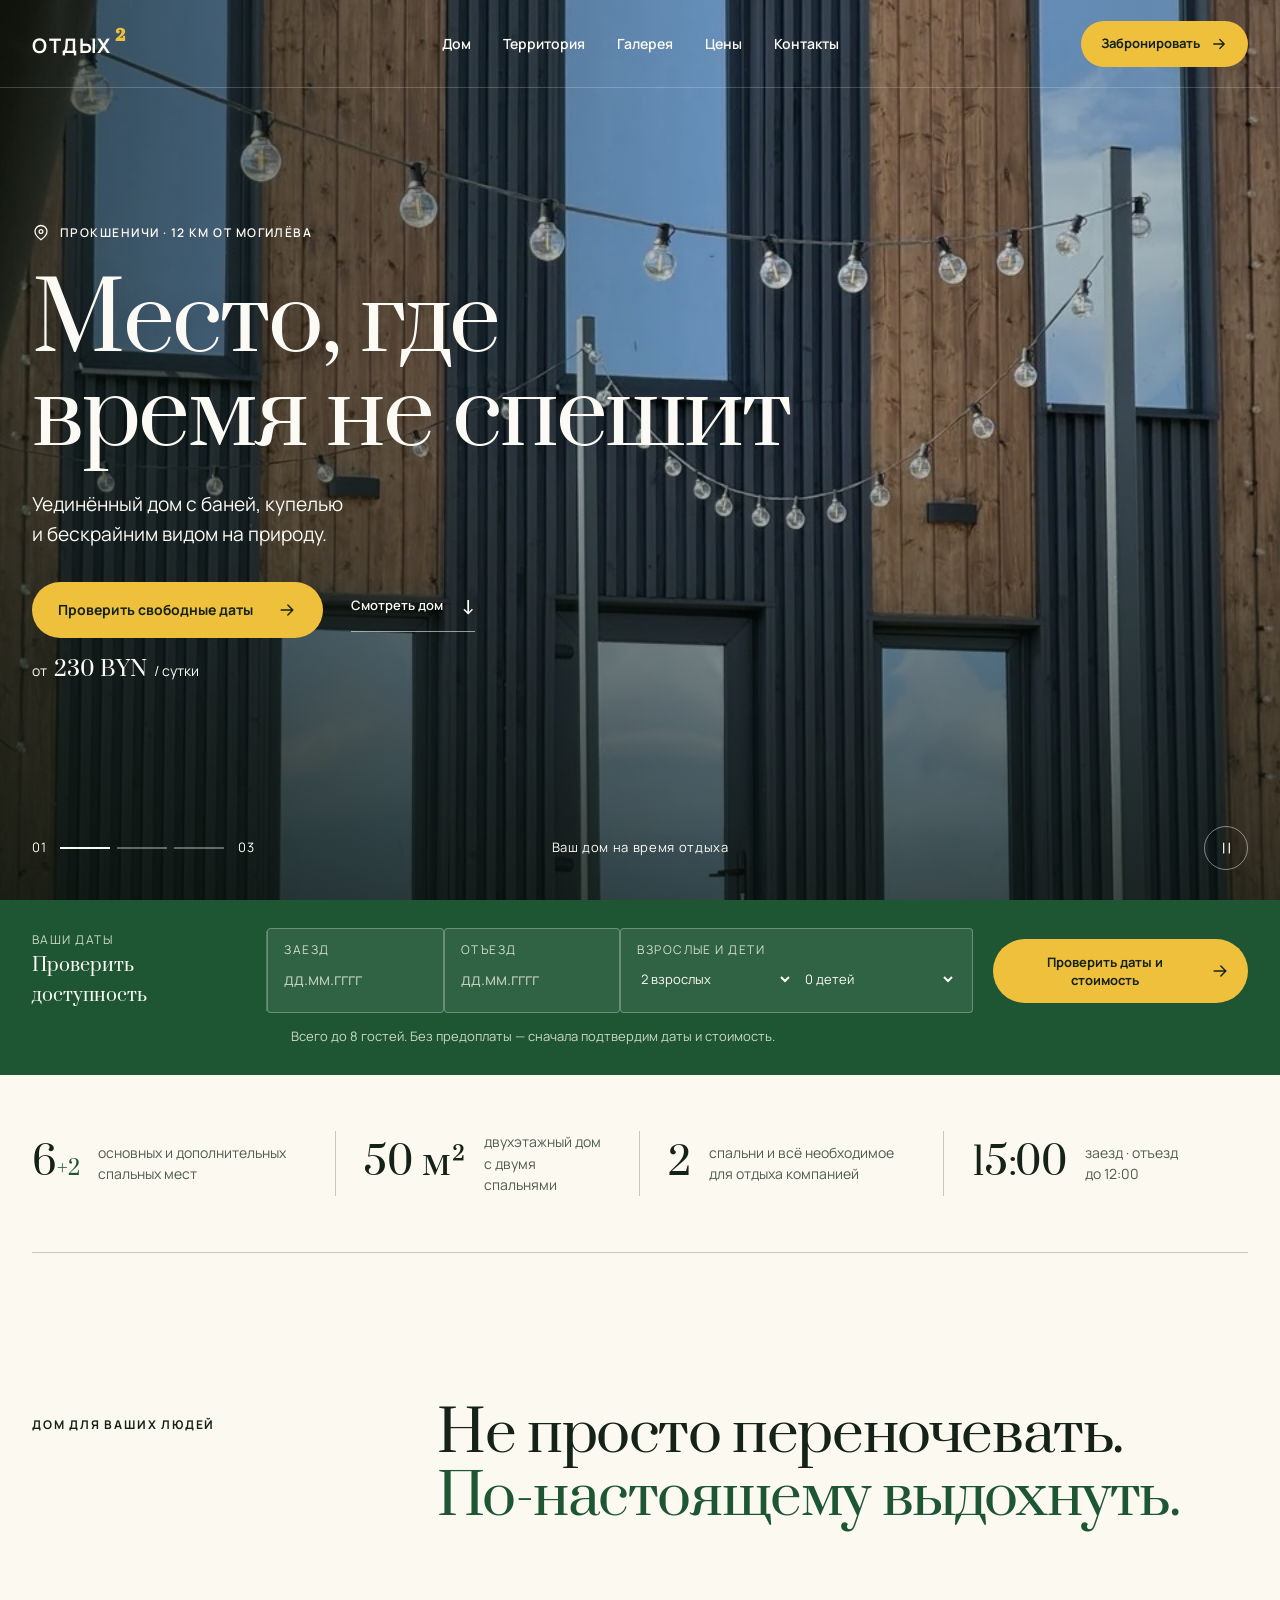
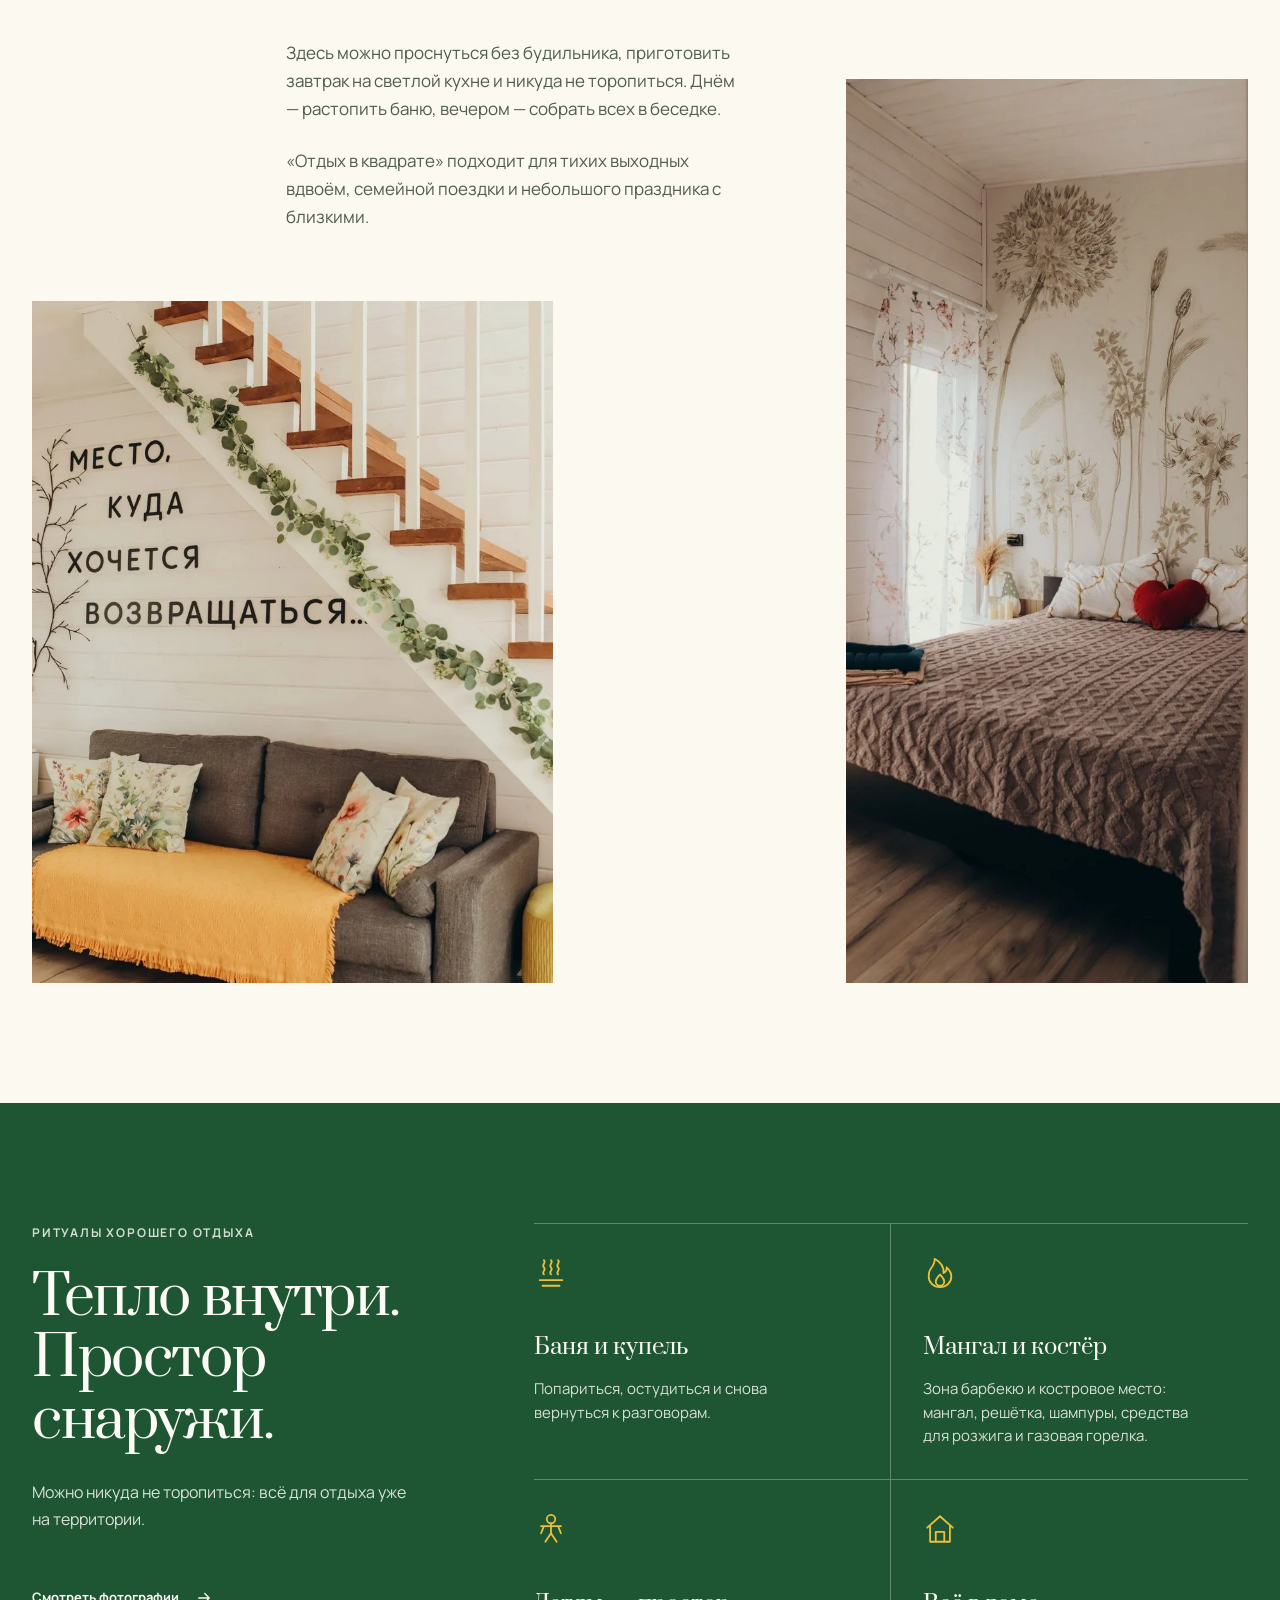
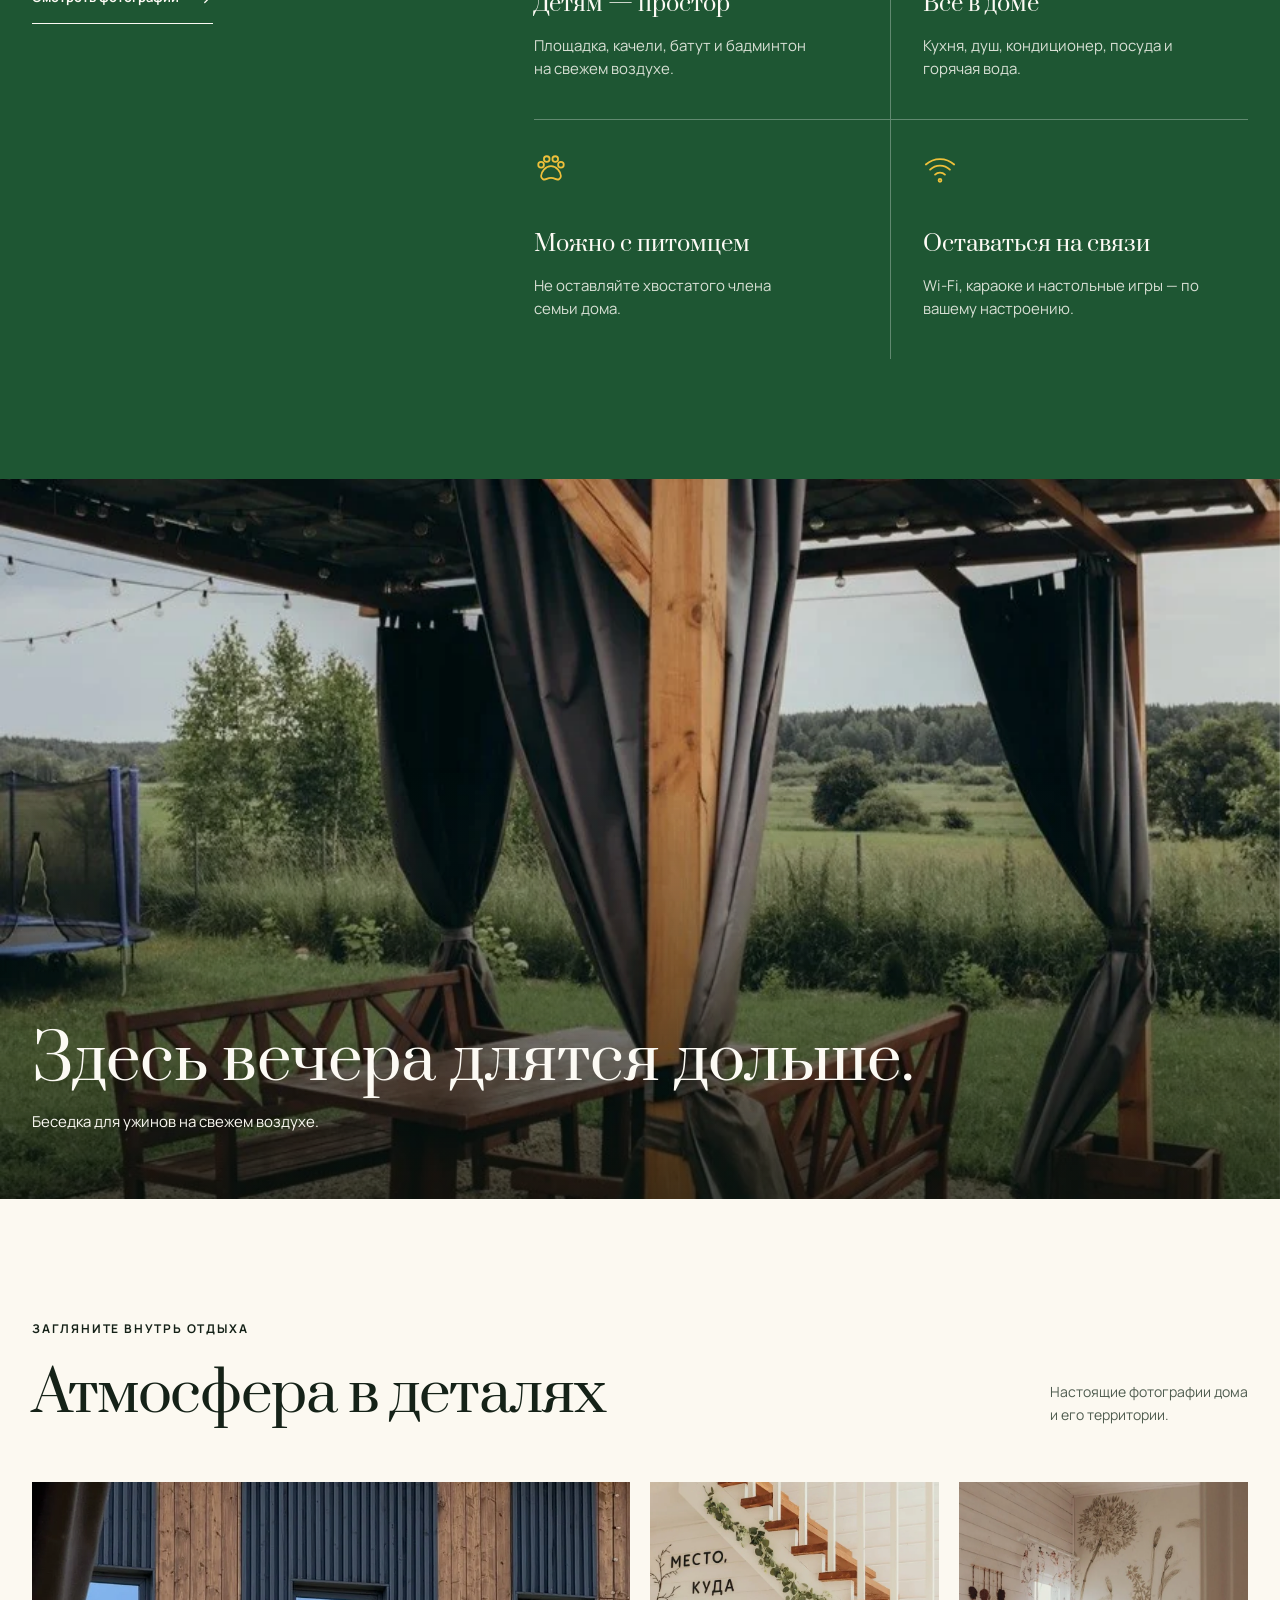
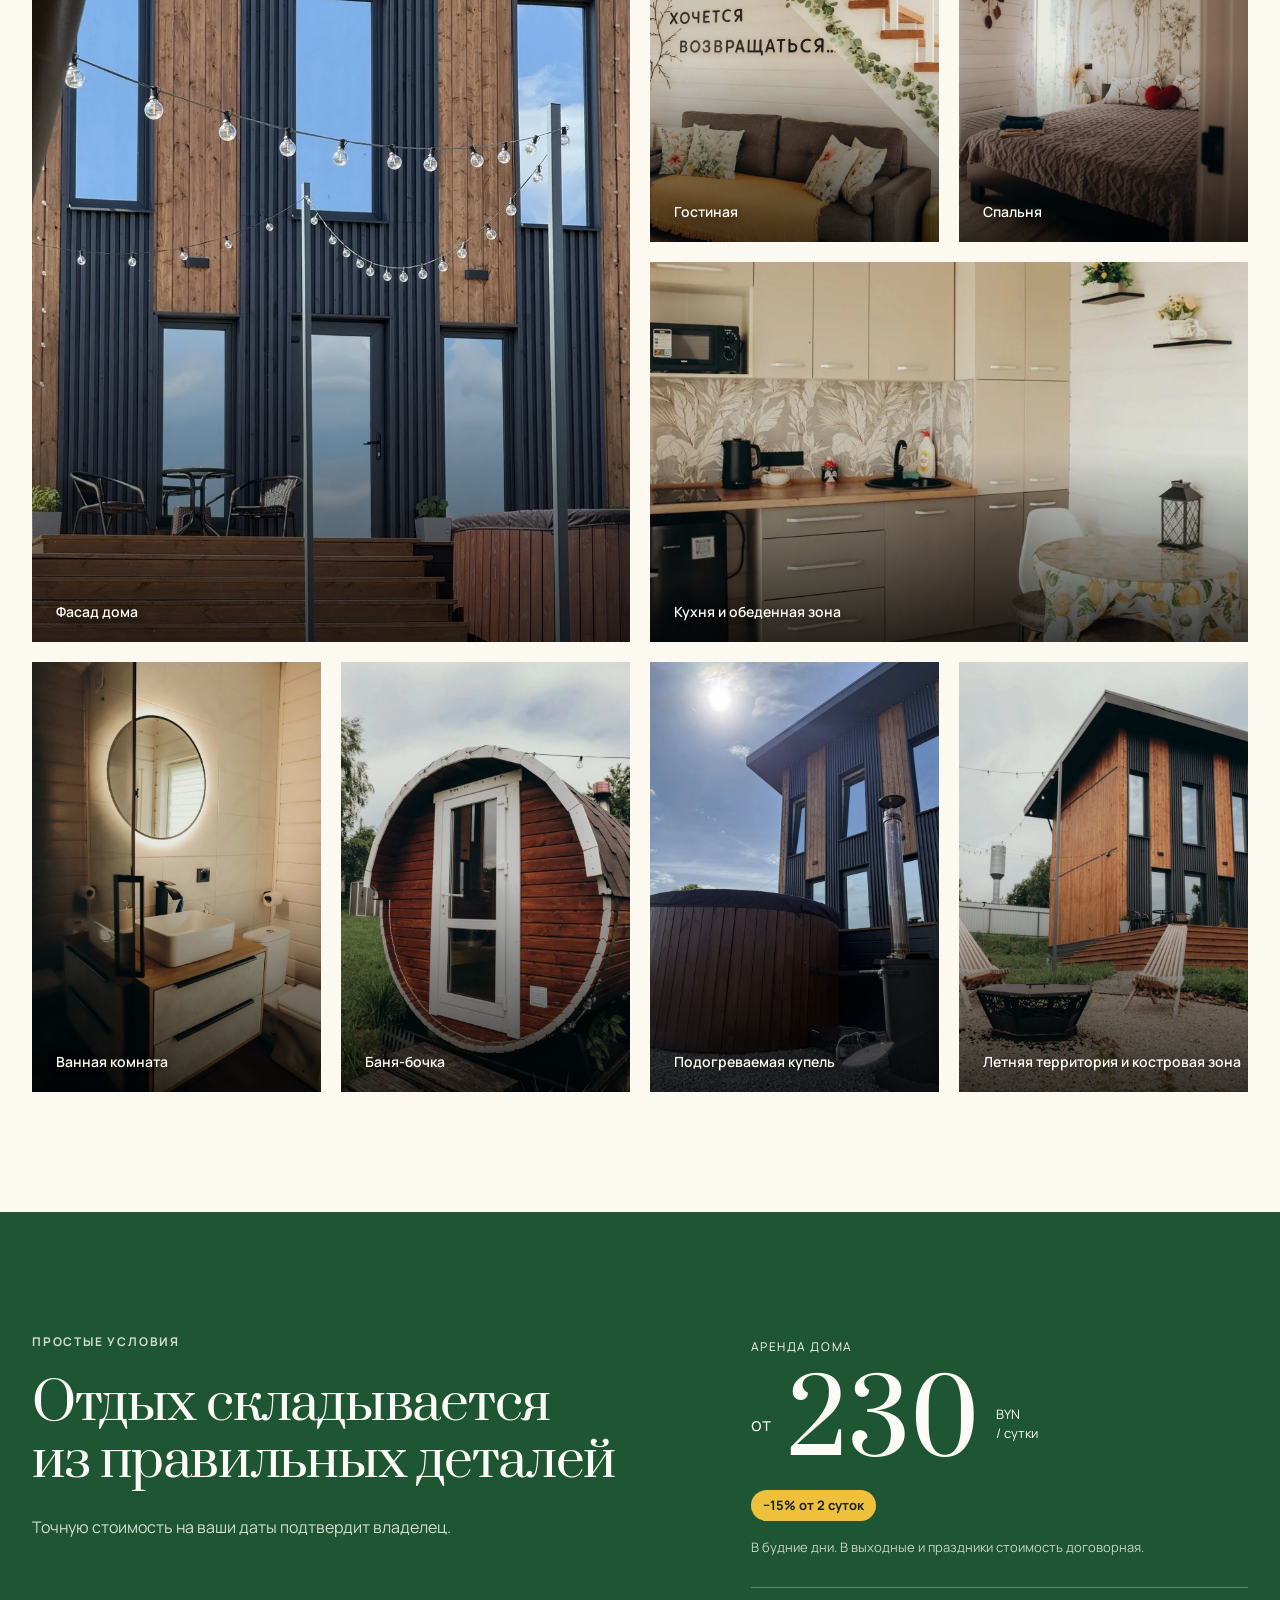
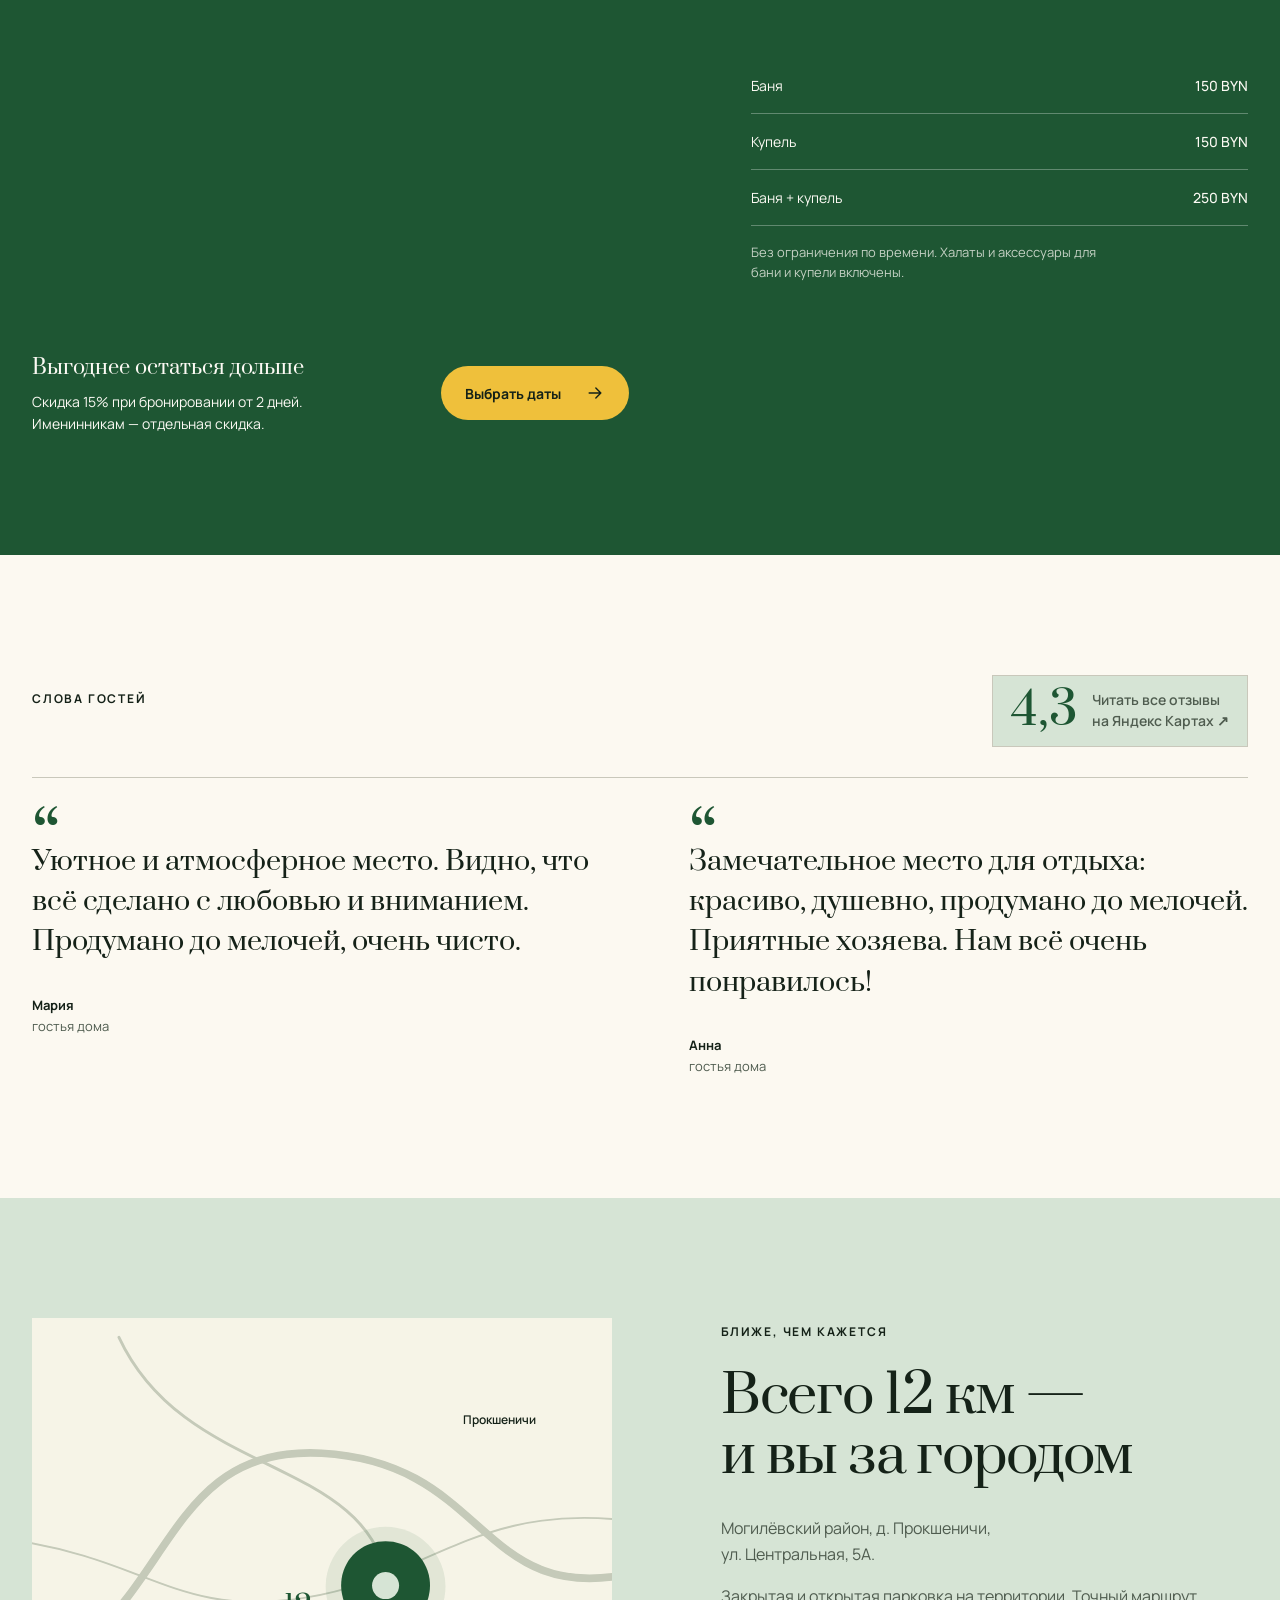
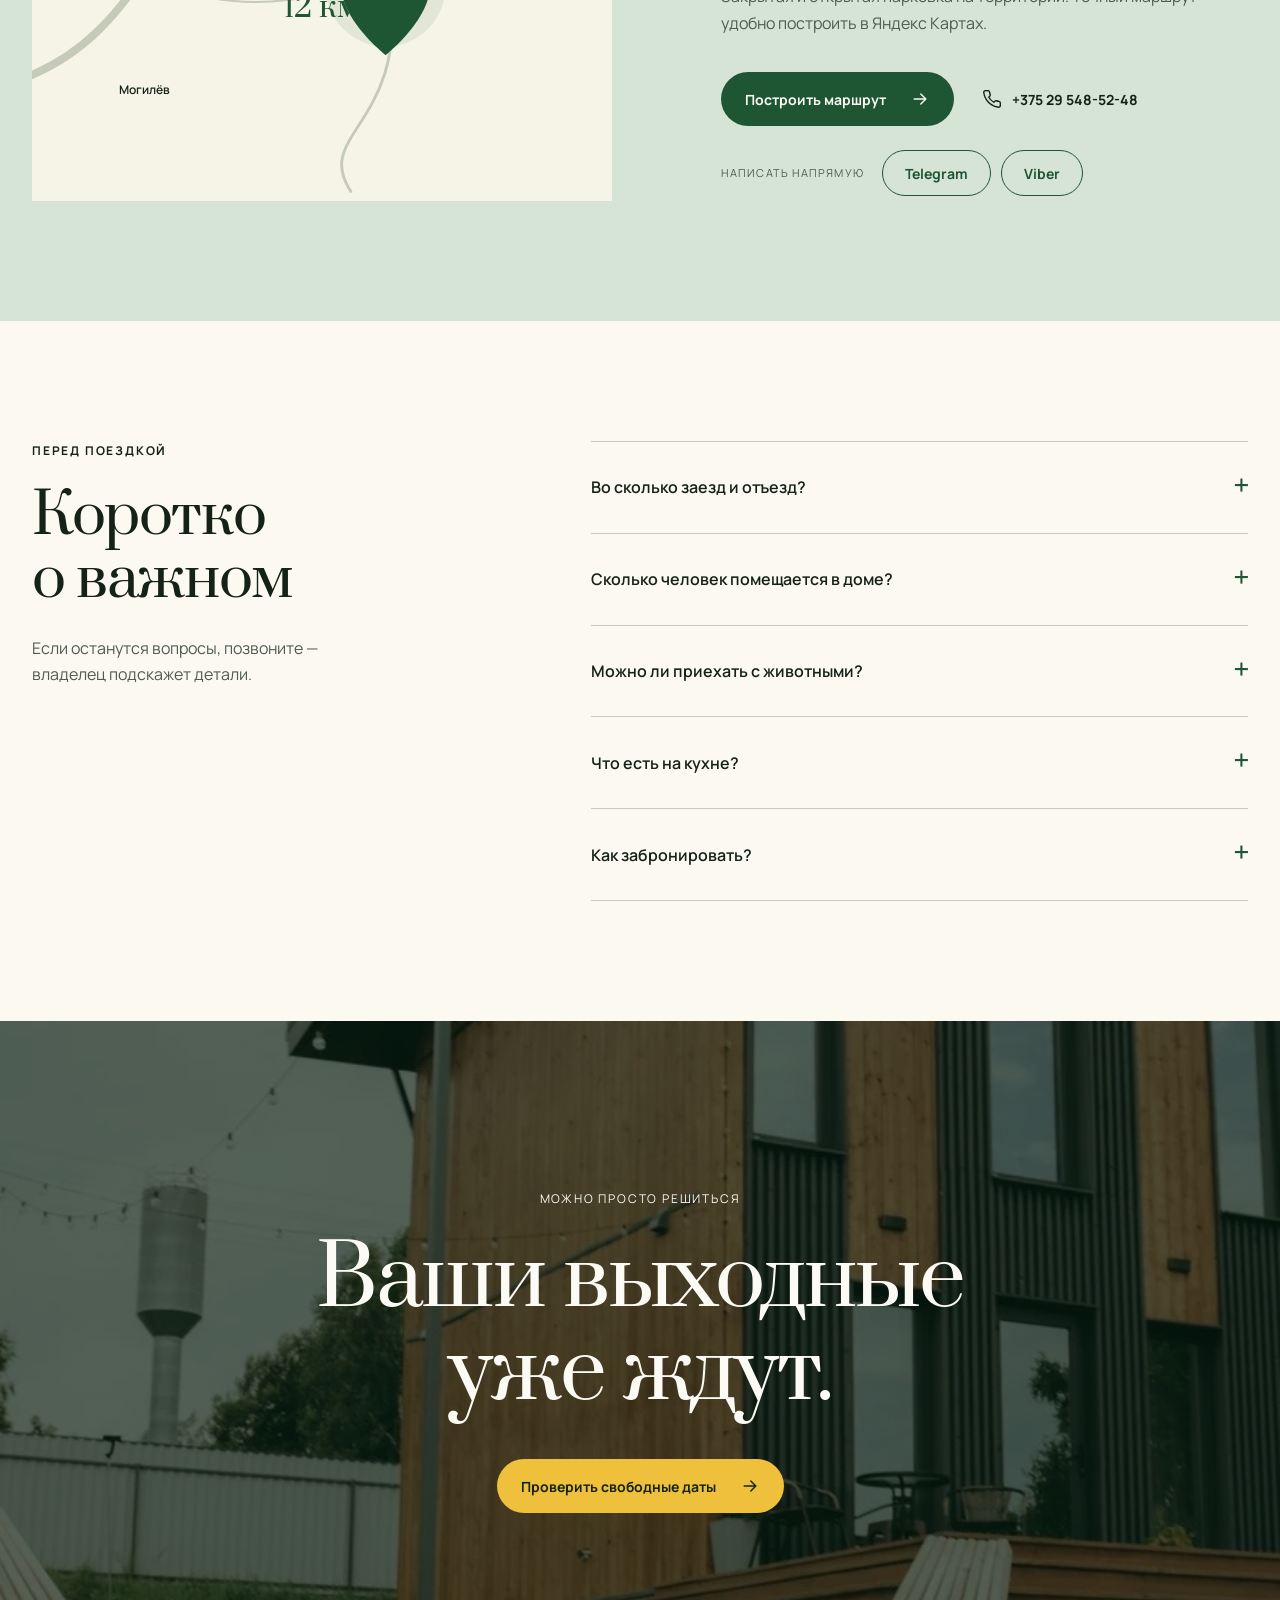
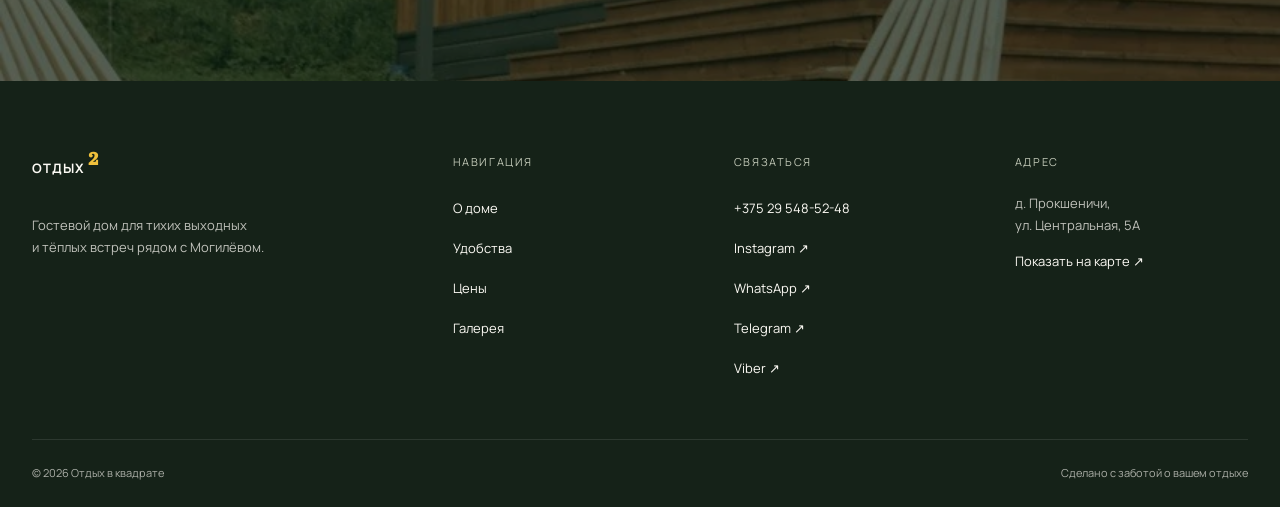
==== commit 677c6f82: "Add flatpickr date picker and booking UI refinements - Integrate flatpickr calendar (vendored with r" ====
--- a/index.html
+++ b/index.html
@@ -9,6 +9,7 @@
   <link rel="preconnect" href="https://fonts.googleapis.com">
   <link rel="preconnect" href="https://fonts.gstatic.com" crossorigin>
   <link href="https://fonts.googleapis.com/css2?family=Manrope:wght@400;500;600;700&family=Prata&display=swap" rel="stylesheet">
+  <link rel="stylesheet" href="./vendor/flatpickr.min.css">
   <link rel="stylesheet" href="./styles.css">
   <script type="application/ld+json">{"@context":"https://schema.org","@type":"GuestHouse","name":"Отдых в квадрате","description":"Двухэтажный гостевой дом с баней и зоной барбекю","telephone":"+375295485248","address":{"@type":"PostalAddress","addressLocality":"Прокшеничи","streetAddress":"ул. Центральная, 5А","addressCountry":"BY"},"occupancy":{"@type":"QuantitativeValue","maxValue":8},"petsAllowed":true,"priceRange":"от 230 BYN за сутки"}</script>
 </head>
@@ -36,7 +37,7 @@
     <nav class="desktop-nav" aria-label="Основная навигация">
       <a href="#house">Дом</a><a href="#territory">Территория</a><a href="#gallery">Галерея</a><a href="#price">Цены</a><a href="#contacts">Контакты</a>
     </nav>
-    <a class="header-book" href="#booking">Забронировать <svg><use href="#i-arrow"/></svg></a>
+    <a class="button button-accent header-book" href="#booking">Забронировать <svg><use href="#i-arrow"/></svg></a>
     <button class="menu-toggle" id="menuToggle" type="button" aria-expanded="false" aria-controls="mobileNav" aria-label="Открыть меню"><span></span><span></span></button>
     <nav class="mobile-nav" id="mobileNav" aria-label="Мобильная навигация" hidden>
       <a href="#house">Дом</a><a href="#territory">Территория</a><a href="#gallery">Галерея</a><a href="#price">Цены</a><a href="#contacts">Контакты</a>
@@ -56,7 +57,11 @@
         <p class="hero-location"><svg><use href="#i-pin"/></svg> Прокшеничи · 12 км от Могилёва</p>
         <h1>Место, где<br>время не спешит</h1>
         <p class="hero-lead">Уединённый дом с баней, купелью<br class="desktop-only"> и бескрайним видом на природу.</p>
-        <a class="hero-text-link" href="#booking">Познакомиться с домом <span>↓</span></a>
+        <div class="hero-actions">
+          <a class="button button-accent hero-book" href="#booking">Проверить свободные даты <svg><use href="#i-arrow"/></svg></a>
+          <a class="hero-text-link" href="#house">Смотреть дом <span>↓</span></a>
+        </div>
+        <p class="hero-price"><span>от</span> <strong>230 BYN</strong> <span>/ сутки</span></p>
       </div>
       <div class="slider-controls container">
         <div class="slider-status"><span id="slideNumber">01</span><div class="slider-bars" id="sliderBars"><button class="active" data-slide="0" aria-label="Фото 1"></button><button data-slide="1" aria-label="Фото 2"></button><button data-slide="2" aria-label="Фото 3"></button></div><span>03</span></div>
@@ -77,12 +82,13 @@
             <label><span class="visually-hidden">Количество детей</span><select id="children" name="children" aria-label="Количество детей"><option value="0" selected>0 детей</option><option value="1">1 ребёнок</option><option value="2">2 ребёнка</option><option value="3">3 ребёнка</option><option value="4">4 ребёнка</option><option value="5">5 детей</option><option value="6">6 детей</option><option value="7">7 детей</option></select></label>
           </div>
         </div>
-        <button class="button button-accent" type="submit">Отправить запрос <svg><use href="#i-arrow"/></svg></button>
+        <button class="button button-accent" type="submit">Проверить даты и стоимость <svg><use href="#i-arrow"/></svg></button>
         <div class="children-ages" id="childrenAges" hidden>
           <span class="children-ages-title">Возраст каждого ребёнка</span>
           <div class="children-ages-fields" id="childrenAgesFields"></div>
           <p class="guest-error" id="guestError" role="alert"></p>
         </div>
+        <p class="date-error" id="dateError" role="alert"></p>
         <p class="form-note">Всего до 8 гостей. Без предоплаты — сначала подтвердим даты и стоимость.</p>
       </form>
     </section>
@@ -148,14 +154,14 @@
     <section class="price section" id="price">
       <div class="container price-grid">
         <div class="price-heading"><p class="eyebrow light">Простые условия</p><h2>Отдых складывается<br>из правильных деталей</h2><p>Точную стоимость на ваши даты подтвердит владелец.</p></div>
-        <div class="price-main"><span>Аренда дома</span><div><small>от</small><strong>230</strong><span>BYN<br>/ сутки</span></div><p>В будние дни. В выходные и праздники стоимость договорная.</p></div>
+        <div class="price-main"><span>Аренда дома</span><div><small>от</small><strong>230</strong><span>BYN<br>/ сутки</span></div><span class="discount-badge">−15% от 2 суток</span><p>В будние дни. В выходные и праздники стоимость договорная.</p></div>
         <div class="price-extra"><div><span>Баня</span><strong>150 BYN</strong></div><div><span>Купель</span><strong>150 BYN</strong></div><div><span>Баня + купель</span><strong>250 BYN</strong></div><p class="price-included">Без ограничения по времени. Халаты и аксессуары для бани и купели включены.</p></div>
-        <div class="discounts"><p><strong>Выгоднее остаться дольше</strong>Скидка 15% при бронировании от 2 дней. Именинникам — отдельная скидка.</p><a class="button button-light" href="#booking">Выбрать даты <svg><use href="#i-arrow"/></svg></a></div>
+        <div class="discounts"><p><strong>Выгоднее остаться дольше</strong>Скидка 15% при бронировании от 2 дней. Именинникам — отдельная скидка.</p><a class="button button-accent" href="#booking">Выбрать даты <svg><use href="#i-arrow"/></svg></a></div>
       </div>
     </section>
 
     <section class="reviews section container">
-      <div class="reviews-top"><p class="eyebrow">Слова гостей</p><div><strong>4,3</strong><span>оценка на Яндекс Картах</span></div></div>
+      <div class="reviews-top"><p class="eyebrow">Слова гостей</p><a class="rating-link" href="https://yandex.com/maps/org/rest_squared/139732959574/" target="_blank" rel="noopener" aria-label="Оценка 4,3. Читать все отзывы на Яндекс Картах"><strong>4,3</strong><span>Читать все отзывы<br>на Яндекс Картах ↗</span></a></div>
       <div class="review-grid">
         <blockquote><span class="quote">“</span><p>Уютное и атмосферное место. Видно, что всё сделано с любовью и вниманием. Продумано до мелочей, очень чисто.</p><footer><strong>Мария</strong><span>гостья дома</span></footer></blockquote>
         <blockquote><span class="quote">“</span><p>Замечательное место для отдыха: красиво, душевно, продумано до мелочей. Приятные хозяева. Нам всё очень понравилось!</p><footer><strong>Анна</strong><span>гостья дома</span></footer></blockquote>
@@ -198,6 +204,8 @@
   </dialog>
 
   <dialog class="lightbox" id="lightbox" aria-label="Просмотр фотографии"><button class="lightbox-close" type="button" aria-label="Закрыть галерею"><svg><use href="#i-close"/></svg></button><button class="lightbox-prev" type="button" aria-label="Предыдущее фото"><svg><use href="#i-chevron"/></svg></button><img id="lightboxImage" src="./assets/house-summer.webp" alt=""><button class="lightbox-next" type="button" aria-label="Следующее фото"><svg><use href="#i-chevron"/></svg></button><p id="lightboxCaption"></p></dialog>
-  <script type="module" src="./src/main.js?v=3"></script>
+  <script src="./vendor/flatpickr.min.js"></script>
+  <script src="./vendor/flatpickr-ru.js"></script>
+  <script type="module" src="./src/main.js?v=5"></script>
 </body>
 </html>
--- a/vendor/flatpickr.min.css
+++ b/vendor/flatpickr.min.css
@@ -0,0 +1,13 @@
+.flatpickr-calendar{background:transparent;opacity:0;display:none;text-align:center;visibility:hidden;padding:0;-webkit-animation:none;animation:none;direction:ltr;border:0;font-size:14px;line-height:24px;border-radius:5px;position:absolute;width:307.875px;-webkit-box-sizing:border-box;box-sizing:border-box;-ms-touch-action:manipulation;touch-action:manipulation;background:#fff;-webkit-box-shadow:1px 0 0 #e6e6e6,-1px 0 0 #e6e6e6,0 1px 0 #e6e6e6,0 -1px 0 #e6e6e6,0 3px 13px rgba(0,0,0,0.08);box-shadow:1px 0 0 #e6e6e6,-1px 0 0 #e6e6e6,0 1px 0 #e6e6e6,0 -1px 0 #e6e6e6,0 3px 13px rgba(0,0,0,0.08)}.flatpickr-calendar.open,.flatpickr-calendar.inline{opacity:1;max-height:640px;visibility:visible}.flatpickr-calendar.open{display:inline-block;z-index:99999}.flatpickr-calendar.animate.open{-webkit-animation:fpFadeInDown 300ms cubic-bezier(.23,1,.32,1);animation:fpFadeInDown 300ms cubic-bezier(.23,1,.32,1)}.flatpickr-calendar.inline{display:block;position:relative;top:2px}.flatpickr-calendar.static{position:absolute;top:calc(100% + 2px)}.flatpickr-calendar.static.open{z-index:999;display:block}.flatpickr-calendar.multiMonth .flatpickr-days .dayContainer:nth-child(n+1) .flatpickr-day.inRange:nth-child(7n+7){-webkit-box-shadow:none !important;box-shadow:none !important}.flatpickr-calendar.multiMonth .flatpickr-days .dayContainer:nth-child(n+2) .flatpickr-day.inRange:nth-child(7n+1){-webkit-box-shadow:-2px 0 0 #e6e6e6,5px 0 0 #e6e6e6;box-shadow:-2px 0 0 #e6e6e6,5px 0 0 #e6e6e6}.flatpickr-calendar .hasWeeks .dayContainer,.flatpickr-calendar .hasTime .dayContainer{border-bottom:0;border-bottom-right-radius:0;border-bottom-left-radius:0}.flatpickr-calendar .hasWeeks .dayContainer{border-left:0}.flatpickr-calendar.hasTime .flatpickr-time{height:40px;border-top:1px solid #e6e6e6}.flatpickr-calendar.noCalendar.hasTime .flatpickr-time{height:auto}.flatpickr-calendar:before,.flatpickr-calendar:after{position:absolute;display:block;pointer-events:none;border:solid transparent;content:'';height:0;width:0;left:22px}.flatpickr-calendar.rightMost:before,.flatpickr-calendar.arrowRight:before,.flatpickr-calendar.rightMost:after,.flatpickr-calendar.arrowRight:after{left:auto;right:22px}.flatpickr-calendar.arrowCenter:before,.flatpickr-calendar.arrowCenter:after{left:50%;right:50%}.flatpickr-calendar:before{border-width:5px;margin:0 -5px}.flatpickr-calendar:after{border-width:4px;margin:0 -4px}.flatpickr-calendar.arrowTop:before,.flatpickr-calendar.arrowTop:after{bottom:100%}.flatpickr-calendar.arrowTop:before{border-bottom-color:#e6e6e6}.flatpickr-calendar.arrowTop:after{border-bottom-color:#fff}.flatpickr-calendar.arrowBottom:before,.flatpickr-calendar.arrowBottom:after{top:100%}.flatpickr-calendar.arrowBottom:before{border-top-color:#e6e6e6}.flatpickr-calendar.arrowBottom:after{border-top-color:#fff}.flatpickr-calendar:focus{outline:0}.flatpickr-wrapper{position:relative;display:inline-block}.flatpickr-months{display:-webkit-box;display:-webkit-flex;display:-ms-flexbox;display:flex}.flatpickr-months .flatpickr-month{background:transparent;color:rgba(0,0,0,0.9);fill:rgba(0,0,0,0.9);height:34px;line-height:1;text-align:center;position:relative;-webkit-user-select:none;-moz-user-select:none;-ms-user-select:none;user-select:none;overflow:hidden;-webkit-box-flex:1;-webkit-flex:1;-ms-flex:1;flex:1}.flatpickr-months .flatpickr-prev-month,.flatpickr-months .flatpickr-next-month{-webkit-user-select:none;-moz-user-select:none;-ms-user-select:none;user-select:none;text-decoration:none;cursor:pointer;position:absolute;top:0;height:34px;padding:10px;z-index:3;color:rgba(0,0,0,0.9);fill:rgba(0,0,0,0.9)}.flatpickr-months .flatpickr-prev-month.flatpickr-disabled,.flatpickr-months .flatpickr-next-month.flatpickr-disabled{display:none}.flatpickr-months .flatpickr-prev-month i,.flatpickr-months .flatpickr-next-month i{position:relative}.flatpickr-months .flatpickr-prev-month.flatpickr-prev-month,.flatpickr-months .flatpickr-next-month.flatpickr-prev-month{/*
+      /*rtl:begin:ignore*/left:0/*
+      /*rtl:end:ignore*/}/*
+      /*rtl:begin:ignore*/
+/*
+      /*rtl:end:ignore*/
+.flatpickr-months .flatpickr-prev-month.flatpickr-next-month,.flatpickr-months .flatpickr-next-month.flatpickr-next-month{/*
+      /*rtl:begin:ignore*/right:0/*
+      /*rtl:end:ignore*/}/*
+      /*rtl:begin:ignore*/
+/*
+      /*rtl:end:ignore*/
+.flatpickr-months .flatpickr-prev-month:hover,.flatpickr-months .flatpickr-next-month:hover{color:#959ea9}.flatpickr-months .flatpickr-prev-month:hover svg,.flatpickr-months .flatpickr-next-month:hover svg{fill:#f64747}.flatpickr-months .flatpickr-prev-month svg,.flatpickr-months .flatpickr-next-month svg{width:14px;height:14px}.flatpickr-months .flatpickr-prev-month svg path,.flatpickr-months .flatpickr-next-month svg path{-webkit-transition:fill .1s;transition:fill .1s;fill:inherit}.numInputWrapper{position:relative;height:auto}.numInputWrapper input,.numInputWrapper span{display:inline-block}.numInputWrapper input{width:100%}.numInputWrapper input::-ms-clear{display:none}.numInputWrapper input::-webkit-outer-spin-button,.numInputWrapper input::-webkit-inner-spin-button{margin:0;-webkit-appearance:none}.numInputWrapper span{position:absolute;right:0;width:14px;padding:0 4px 0 2px;height:50%;line-height:50%;opacity:0;cursor:pointer;border:1px solid rgba(57,57,57,0.15);-webkit-box-sizing:border-box;box-sizing:border-box}.numInputWrapper span:hover{background:rgba(0,0,0,0.1)}.numInputWrapper span:active{background:rgba(0,0,0,0.2)}.numInputWrapper span:after{display:block;content:"";position:absolute}.numInputWrapper span.arrowUp{top:0;border-bottom:0}.numInputWrapper span.arrowUp:after{border-left:4px solid transparent;border-right:4px solid transparent;border-bottom:4px solid rgba(57,57,57,0.6);top:26%}.numInputWrapper span.arrowDown{top:50%}.numInputWrapper span.arrowDown:after{border-left:4px solid transparent;border-right:4px solid transparent;border-top:4px solid rgba(57,57,57,0.6);top:40%}.numInputWrapper span svg{width:inherit;height:auto}.numInputWrapper span svg path{fill:rgba(0,0,0,0.5)}.numInputWrapper:hover{background:rgba(0,0,0,0.05)}.numInputWrapper:hover span{opacity:1}.flatpickr-current-month{font-size:135%;line-height:inherit;font-weight:300;color:inherit;position:absolute;width:75%;left:12.5%;padding:7.48px 0 0 0;line-height:1;height:34px;display:inline-block;text-align:center;-webkit-transform:translate3d(0,0,0);transform:translate3d(0,0,0)}.flatpickr-current-month span.cur-month{font-family:inherit;font-weight:700;color:inherit;display:inline-block;margin-left:.5ch;padding:0}.flatpickr-current-month span.cur-month:hover{background:rgba(0,0,0,0.05)}.flatpickr-current-month .numInputWrapper{width:6ch;width:7ch\0;display:inline-block}.flatpickr-current-month .numInputWrapper span.arrowUp:after{border-bottom-color:rgba(0,0,0,0.9)}.flatpickr-current-month .numInputWrapper span.arrowDown:after{border-top-color:rgba(0,0,0,0.9)}.flatpickr-current-month input.cur-year{background:transparent;-webkit-box-sizing:border-box;box-sizing:border-box;color:inherit;cursor:text;padding:0 0 0 .5ch;margin:0;display:inline-block;font-size:inherit;font-family:inherit;font-weight:300;line-height:inherit;height:auto;border:0;border-radius:0;vertical-align:initial;-webkit-appearance:textfield;-moz-appearance:textfield;appearance:textfield}.flatpickr-current-month input.cur-year:focus{outline:0}.flatpickr-current-month input.cur-year[disabled],.flatpickr-current-month input.cur-year[disabled]:hover{font-size:100%;color:rgba(0,0,0,0.5);background:transparent;pointer-events:none}.flatpickr-current-month .flatpickr-monthDropdown-months{appearance:menulist;background:transparent;border:none;border-radius:0;box-sizing:border-box;color:inherit;cursor:pointer;font-size:inherit;font-family:inherit;font-weight:300;height:auto;line-height:inherit;margin:-1px 0 0 0;outline:none;padding:0 0 0 .5ch;position:relative;vertical-align:initial;-webkit-box-sizing:border-box;-webkit-appearance:menulist;-moz-appearance:menulist;width:auto}.flatpickr-current-month .flatpickr-monthDropdown-months:focus,.flatpickr-current-month .flatpickr-monthDropdown-months:active{outline:none}.flatpickr-current-month .flatpickr-monthDropdown-months:hover{background:rgba(0,0,0,0.05)}.flatpickr-current-month .flatpickr-monthDropdown-months .flatpickr-monthDropdown-month{background-color:transparent;outline:none;padding:0}.flatpickr-weekdays{background:transparent;text-align:center;overflow:hidden;width:100%;display:-webkit-box;display:-webkit-flex;display:-ms-flexbox;display:flex;-webkit-box-align:center;-webkit-align-items:center;-ms-flex-align:center;align-items:center;height:28px}.flatpickr-weekdays .flatpickr-weekdaycontainer{display:-webkit-box;display:-webkit-flex;display:-ms-flexbox;display:flex;-webkit-box-flex:1;-webkit-flex:1;-ms-flex:1;flex:1}span.flatpickr-weekday{cursor:default;font-size:90%;background:transparent;color:rgba(0,0,0,0.54);line-height:1;margin:0;text-align:center;display:block;-webkit-box-flex:1;-webkit-flex:1;-ms-flex:1;flex:1;font-weight:bolder}.dayContainer,.flatpickr-weeks{padding:1px 0 0 0}.flatpickr-days{position:relative;overflow:hidden;display:-webkit-box;display:-webkit-flex;display:-ms-flexbox;display:flex;-webkit-box-align:start;-webkit-align-items:flex-start;-ms-flex-align:start;align-items:flex-start;width:307.875px}.flatpickr-days:focus{outline:0}.dayContainer{padding:0;outline:0;text-align:left;width:307.875px;min-width:307.875px;max-width:307.875px;-webkit-box-sizing:border-box;box-sizing:border-box;display:inline-block;display:-ms-flexbox;display:-webkit-box;display:-webkit-flex;display:flex;-webkit-flex-wrap:wrap;flex-wrap:wrap;-ms-flex-wrap:wrap;-ms-flex-pack:justify;-webkit-justify-content:space-around;justify-content:space-around;-webkit-transform:translate3d(0,0,0);transform:translate3d(0,0,0);opacity:1}.dayContainer + .dayContainer{-webkit-box-shadow:-1px 0 0 #e6e6e6;box-shadow:-1px 0 0 #e6e6e6}.flatpickr-day{background:none;border:1px solid transparent;border-radius:150px;-webkit-box-sizing:border-box;box-sizing:border-box;color:#393939;cursor:pointer;font-weight:400;width:14.2857143%;-webkit-flex-basis:14.2857143%;-ms-flex-preferred-size:14.2857143%;flex-basis:14.2857143%;max-width:39px;height:39px;line-height:39px;margin:0;display:inline-block;position:relative;-webkit-box-pack:center;-webkit-justify-content:center;-ms-flex-pack:center;justify-content:center;text-align:center}.flatpickr-day.inRange,.flatpickr-day.prevMonthDay.inRange,.flatpickr-day.nextMonthDay.inRange,.flatpickr-day.today.inRange,.flatpickr-day.prevMonthDay.today.inRange,.flatpickr-day.nextMonthDay.today.inRange,.flatpickr-day:hover,.flatpickr-day.prevMonthDay:hover,.flatpickr-day.nextMonthDay:hover,.flatpickr-day:focus,.flatpickr-day.prevMonthDay:focus,.flatpickr-day.nextMonthDay:focus{cursor:pointer;outline:0;background:#e6e6e6;border-color:#e6e6e6}.flatpickr-day.today{border-color:#959ea9}.flatpickr-day.today:hover,.flatpickr-day.today:focus{border-color:#959ea9;background:#959ea9;color:#fff}.flatpickr-day.selected,.flatpickr-day.startRange,.flatpickr-day.endRange,.flatpickr-day.selected.inRange,.flatpickr-day.startRange.inRange,.flatpickr-day.endRange.inRange,.flatpickr-day.selected:focus,.flatpickr-day.startRange:focus,.flatpickr-day.endRange:focus,.flatpickr-day.selected:hover,.flatpickr-day.startRange:hover,.flatpickr-day.endRange:hover,.flatpickr-day.selected.prevMonthDay,.flatpickr-day.startRange.prevMonthDay,.flatpickr-day.endRange.prevMonthDay,.flatpickr-day.selected.nextMonthDay,.flatpickr-day.startRange.nextMonthDay,.flatpickr-day.endRange.nextMonthDay{background:#569ff7;-webkit-box-shadow:none;box-shadow:none;color:#fff;border-color:#569ff7}.flatpickr-day.selected.startRange,.flatpickr-day.startRange.startRange,.flatpickr-day.endRange.startRange{border-radius:50px 0 0 50px}.flatpickr-day.selected.endRange,.flatpickr-day.startRange.endRange,.flatpickr-day.endRange.endRange{border-radius:0 50px 50px 0}.flatpickr-day.selected.startRange + .endRange:not(:nth-child(7n+1)),.flatpickr-day.startRange.startRange + .endRange:not(:nth-child(7n+1)),.flatpickr-day.endRange.startRange + .endRange:not(:nth-child(7n+1)){-webkit-box-shadow:-10px 0 0 #569ff7;box-shadow:-10px 0 0 #569ff7}.flatpickr-day.selected.startRange.endRange,.flatpickr-day.startRange.startRange.endRange,.flatpickr-day.endRange.startRange.endRange{border-radius:50px}.flatpickr-day.inRange{border-radius:0;-webkit-box-shadow:-5px 0 0 #e6e6e6,5px 0 0 #e6e6e6;box-shadow:-5px 0 0 #e6e6e6,5px 0 0 #e6e6e6}.flatpickr-day.flatpickr-disabled,.flatpickr-day.flatpickr-disabled:hover,.flatpickr-day.prevMonthDay,.flatpickr-day.nextMonthDay,.flatpickr-day.notAllowed,.flatpickr-day.notAllowed.prevMonthDay,.flatpickr-day.notAllowed.nextMonthDay{color:rgba(57,57,57,0.3);background:transparent;border-color:transparent;cursor:default}.flatpickr-day.flatpickr-disabled,.flatpickr-day.flatpickr-disabled:hover{cursor:not-allowed;color:rgba(57,57,57,0.1)}.flatpickr-day.week.selected{border-radius:0;-webkit-box-shadow:-5px 0 0 #569ff7,5px 0 0 #569ff7;box-shadow:-5px 0 0 #569ff7,5px 0 0 #569ff7}.flatpickr-day.hidden{visibility:hidden}.rangeMode .flatpickr-day{margin-top:1px}.flatpickr-weekwrapper{float:left}.flatpickr-weekwrapper .flatpickr-weeks{padding:0 12px;-webkit-box-shadow:1px 0 0 #e6e6e6;box-shadow:1px 0 0 #e6e6e6}.flatpickr-weekwrapper .flatpickr-weekday{float:none;width:100%;line-height:28px}.flatpickr-weekwrapper span.flatpickr-day,.flatpickr-weekwrapper span.flatpickr-day:hover{display:block;width:100%;max-width:none;color:rgba(57,57,57,0.3);background:transparent;cursor:default;border:none}.flatpickr-innerContainer{display:block;display:-webkit-box;display:-webkit-flex;display:-ms-flexbox;display:flex;-webkit-box-sizing:border-box;box-sizing:border-box;overflow:hidden}.flatpickr-rContainer{display:inline-block;padding:0;-webkit-box-sizing:border-box;box-sizing:border-box}.flatpickr-time{text-align:center;outline:0;display:block;height:0;line-height:40px;max-height:40px;-webkit-box-sizing:border-box;box-sizing:border-box;overflow:hidden;display:-webkit-box;display:-webkit-flex;display:-ms-flexbox;display:flex}.flatpickr-time:after{content:"";display:table;clear:both}.flatpickr-time .numInputWrapper{-webkit-box-flex:1;-webkit-flex:1;-ms-flex:1;flex:1;width:40%;height:40px;float:left}.flatpickr-time .numInputWrapper span.arrowUp:after{border-bottom-color:#393939}.flatpickr-time .numInputWrapper span.arrowDown:after{border-top-color:#393939}.flatpickr-time.hasSeconds .numInputWrapper{width:26%}.flatpickr-time.time24hr .numInputWrapper{width:49%}.flatpickr-time input{background:transparent;-webkit-box-shadow:none;box-shadow:none;border:0;border-radius:0;text-align:center;margin:0;padding:0;height:inherit;line-height:inherit;color:#393939;font-size:14px;position:relative;-webkit-box-sizing:border-box;box-sizing:border-box;-webkit-appearance:textfield;-moz-appearance:textfield;appearance:textfield}.flatpickr-time input.flatpickr-hour{font-weight:bold}.flatpickr-time input.flatpickr-minute,.flatpickr-time input.flatpickr-second{font-weight:400}.flatpickr-time input:focus{outline:0;border:0}.flatpickr-time .flatpickr-time-separator,.flatpickr-time .flatpickr-am-pm{height:inherit;float:left;line-height:inherit;color:#393939;font-weight:bold;width:2%;-webkit-user-select:none;-moz-user-select:none;-ms-user-select:none;user-select:none;-webkit-align-self:center;-ms-flex-item-align:center;align-self:center}.flatpickr-time .flatpickr-am-pm{outline:0;width:18%;cursor:pointer;text-align:center;font-weight:400}.flatpickr-time input:hover,.flatpickr-time .flatpickr-am-pm:hover,.flatpickr-time input:focus,.flatpickr-time .flatpickr-am-pm:focus{background:#eee}.flatpickr-input[readonly]{cursor:pointer}@-webkit-keyframes fpFadeInDown{from{opacity:0;-webkit-transform:translate3d(0,-20px,0);transform:translate3d(0,-20px,0)}to{opacity:1;-webkit-transform:translate3d(0,0,0);transform:translate3d(0,0,0)}}@keyframes fpFadeInDown{from{opacity:0;-webkit-transform:translate3d(0,-20px,0);transform:translate3d(0,-20px,0)}to{opacity:1;-webkit-transform:translate3d(0,0,0);transform:translate3d(0,0,0)}}
--- a/styles.css
+++ b/styles.css
@@ -31,4 +31,75 @@
 dialog{border:0;color:var(--text);margin:auto}dialog::backdrop{background:oklch(0.15 0.02 150/.72);backdrop-filter:blur(6px)}.booking-modal{width:min(calc(100% - 32px),580px);padding:56px;background:var(--surface);max-height:calc(100dvh - 32px);overflow:auto}.booking-modal[open]{animation:dialog-in .25s var(--ease)}@keyframes dialog-in{from{opacity:0;transform:scale(.95)}to{opacity:1;transform:scale(1)}}.modal-close,.lightbox-close{position:absolute;right:16px;top:16px;width:44px;height:44px;border:0;background:transparent;display:grid;place-items:center}.booking-modal h2{font-size:42px;margin-bottom:24px}.booking-modal>p:not(.eyebrow){font-size:14px;color:var(--muted);margin-bottom:20px}.booking-modal .modal-summary{padding:18px;background:var(--surface-alt);color:var(--text);font-weight:600;white-space:pre-line}.modal-whatsapp{width:100%;margin-top:10px}.modal-alternatives{display:grid;grid-template-columns:1fr 1fr;gap:10px;margin-top:12px}.modal-alternatives .messenger-button{width:100%}.modal-phone{display:block;text-align:center;font-size:13px;font-weight:600;margin-top:22px;min-height:44px}.lightbox{width:100vw;max-width:none;height:100dvh;max-height:none;background:oklch(0.15 0.02 150/.96);color:var(--light);padding:70px 90px 56px;overflow:hidden}.lightbox[open]{display:grid;place-items:center}.lightbox img{max-width:100%;max-height:calc(100dvh - 160px);object-fit:contain}.lightbox button{position:absolute;width:54px;height:54px;border:1px solid oklch(1 0 0/.35);background:oklch(0 0 0/.15);border-radius:50%;display:grid;place-items:center;z-index:2}.lightbox button:hover{background:oklch(1 0 0/.14)}.lightbox-prev{left:24px;top:50%}.lightbox-prev svg{transform:rotate(180deg)}.lightbox-next{right:24px;top:50%}.lightbox p{position:absolute;bottom:24px;left:50%;transform:translateX(-50%);font-size:13px}.lightbox-close{background:transparent!important}
 @media(max-width:1100px){.site-header{grid-template-columns:1fr auto auto;gap:24px}.desktop-nav{display:none}.header-book{justify-self:auto}.menu-toggle{display:flex;width:44px;height:44px;border:0;background:transparent;flex-direction:column;align-items:center;justify-content:center;gap:6px}.menu-toggle span{width:22px;height:1px;background:currentColor;transition:transform .2s}.menu-toggle[aria-expanded=true] span:first-child{transform:translateY(3.5px) rotate(45deg)}.menu-toggle[aria-expanded=true] span:last-child{transform:translateY(-3.5px) rotate(-45deg)}.mobile-nav{position:fixed;inset:var(--header-h) 0 0;height:calc(100dvh - var(--header-h));overflow-y:auto;background:var(--brand);color:var(--light);padding:36px 32px;flex-direction:column;gap:4px;z-index:49;overscroll-behavior:contain}.mobile-nav:not([hidden]){display:flex}.mobile-nav>a:not(.button){font-family:'Prata',serif;font-size:34px;padding:10px 0}.mobile-nav .button{margin-top:24px}.booking-form{grid-template-columns:1fr 1fr 1.6fr 1.3fr}.booking-intro{display:none}.booking-form>label:first-of-type{padding-left:0}.facts{grid-template-columns:1fr 1fr;row-gap:32px}.facts>div:nth-child(2){border:0}.facts>div:nth-child(3){padding-left:0}.intro-main{margin-top:0}.experience-grid{gap:6%}.gallery-grid{grid-template-rows:340px 240px 400px}.price-grid{gap:56px 6%}.location-grid{gap:5%}}
 @media(max-width:760px){:root{--header-h:70px}.container{width:min(calc(100% - 40px),var(--container))}.section{padding-block:80px}.desktop-only{display:none}h2{font-size:clamp(34px,10vw,48px)}.eyebrow{font-size:11px;margin-bottom:18px}.site-header{padding:0 20px;grid-template-columns:1fr auto}.header-book{display:none}.brand{font-size:17px}.brand span{font-size:26px}.mobile-nav{padding:28px 20px}.mobile-nav>a:not(.button){font-size:30px}.hero{min-height:780px;height:100svh;max-height:940px}.hero-content{justify-content:flex-end;padding-bottom:38px}.hero-location{font-size:10px;margin-bottom:22px}.hero h1{font-size:clamp(48px,14.7vw,70px);line-height:1.04}.hero-lead{font-size:16px;margin-top:22px;max-width:320px}.hero-text-link{margin-top:24px}.hero-slide{background-position:58% center}.hero-slide:nth-child(2){background-position:53% center}.slider-controls{grid-template-columns:1fr auto;padding-bottom:82px}.slider-controls>p{display:none}.slider-bars button{width:34px}.slider-pause{grid-column:2}.booking-strip{padding:24px 0}.booking-form{grid-template-columns:1fr 1fr;gap:20px 14px}.booking-form>label{padding:0;border:0;border-bottom:1px solid oklch(1 0 0/.25)}.guest-selector{grid-column:1/-1;padding:0;border:0;border-bottom:1px solid oklch(1 0 0/.25)}.guest-selects{gap:12px}.children-ages{grid-column:1/-1;margin:0;align-items:flex-start;flex-direction:column}.children-ages-fields{display:grid;grid-template-columns:repeat(2,minmax(0,1fr));width:100%;gap:12px}.child-age{align-items:flex-start;flex-direction:column;gap:4px}.booking-form .child-age select{width:100%;height:42px}.booking-form .button{grid-column:1/-1;margin:0}.form-note{grid-column:1/-1;margin:0;text-align:center;font-size:10px}.facts{padding-block:40px;gap:28px 0}.facts>div{display:block;padding:0 16px}.facts>div:nth-child(odd){padding-left:0}.facts strong{font-size:30px}.facts p{font-size:10px;margin-top:6px}.facts strong span{font-size:17px}.intro{display:flex;flex-direction:column;gap:36px}.section-heading{display:block}.section-heading h2{margin-top:4px}.intro-copy{padding:0;margin:0;font-size:16px}.intro-main{width:88%;margin:0;order:3}.intro-side{width:70%;margin:0 0 0 auto;order:4}.intro figcaption{font-size:9px}.experience-grid{display:block}.experience-title{position:static;margin-bottom:56px}.experience-title h2{font-size:42px}.amenities article{min-height:225px;padding:24px 16px}.amenities article:nth-child(odd){padding-left:0}.amenities h3{font-size:18px}.amenities p{font-size:12px}.amenities article>svg{width:28px;height:28px;margin-bottom:24px}.wide-story{height:70vh;min-height:520px}.wide-story-caption{bottom:36px}.wide-story-caption p{font-size:36px}.wide-story-caption span{font-size:13px}.gallery-head{display:block;margin-bottom:32px}.gallery-head>p{margin-top:16px}.gallery-grid{grid-template-columns:1fr 1fr;grid-template-rows:360px 240px 320px 250px 300px;gap:10px}.g1{grid-column:1/-1;grid-row:1}.g2{grid-column:1;grid-row:2}.g3{grid-column:2;grid-row:2}.g4{grid-column:1/-1;grid-row:3}.g5{grid-column:1;grid-row:4}.g6{grid-column:2;grid-row:4}.g7{grid-column:1;grid-row:5}.g8{grid-column:2;grid-row:5}.gallery-item span{left:12px;bottom:10px;font-size:10px}.price-grid{display:flex;flex-direction:column;gap:42px}.price-main strong{font-size:88px}.price-extra{width:100%}.discounts{align-items:flex-start;flex-direction:column}.reviews-top{display:block}.reviews-top>div{margin-top:16px}.review-grid{display:block}.review-grid blockquote{padding-top:60px}.review-grid blockquote+blockquote{margin-top:56px;padding-top:60px;border-top:1px solid var(--line)}.review-grid blockquote>p{font-size:23px}.location-grid{display:flex;flex-direction:column-reverse;gap:44px}.location-graphic{width:100%}.location-copy h2{font-size:40px}.location-actions{gap:18px}.location-actions .button{width:100%}.direct-messengers>span{flex-basis:100%;margin:0 0 4px}.direct-messengers .messenger-button{flex:1}.faq{display:block}.faq>div:first-child{margin-bottom:40px}.faq-list summary{font-size:14px}.final-cta{min-height:580px}.final-cta h2{font-size:52px}.final-cta-content .button{font-size:12px;gap:12px}.footer-grid{grid-template-columns:1fr 1fr;gap:40px 24px}.footer-grid>div:first-child{grid-column:1/-1}.footer-grid>div:last-child{grid-column:1/-1}.footer-bottom{display:block;line-height:2;margin-top:40px}.site-footer{padding-bottom:100px}.mobile-book{position:fixed;display:flex;align-items:center;justify-content:center;gap:16px;z-index:40;bottom:12px;left:16px;right:16px;height:54px;background:var(--accent);color:var(--text);border-radius:100px;font-size:13px;font-weight:700;box-shadow:0 8px 30px oklch(0 0 0/.2);padding-bottom:env(safe-area-inset-bottom)}.mobile-book svg{width:18px}.booking-modal{padding:48px 24px 28px}.booking-modal h2{font-size:34px}.lightbox{padding:70px 16px}.lightbox-prev{left:12px;top:auto;bottom:18px}.lightbox-next{right:12px;top:auto;bottom:18px}.lightbox p{bottom:32px}.lightbox button{width:46px;height:46px}}
+/* Conversion and readability refinements */
+.booking-strip{position:relative;z-index:3}
+.facts,.intro{position:relative;z-index:2;background:var(--surface)}
+.intro{padding-top:150px}
+.experience-title .text-link{margin-top:48px}
+.site-header .header-book{min-height:46px;padding:10px 20px;gap:10px;font-size:13px;white-space:nowrap}
+.desktop-nav{font-size:14px}
+.hero-actions{display:flex;align-items:center;gap:28px;margin-top:32px;flex-wrap:wrap}
+.hero-actions .hero-book{min-height:56px;padding-inline:26px;white-space:nowrap}
+.hero-actions .hero-text-link{margin-top:0}
+.hero-price{display:flex;align-items:baseline;gap:7px;margin-top:16px;font-size:14px;line-height:1.5;color:var(--light)}
+.hero-price strong{font-family:'Prata',serif;font-size:21px;font-weight:400}
+.slider-controls{font-size:13px}
+.booking-form>label,.guest-selector{min-height:78px;padding:12px 16px;border:1px solid oklch(1 0 0/.28);border-radius:4px;background:oklch(1 0 0/.08);justify-content:center}
+.booking-form>label:first-of-type{padding-left:16px}
+.booking-form input,.booking-form select{height:42px}
+.booking-intro span,.booking-form label>span,.guest-selector>span{font-size:12px;line-height:1.45}
+.booking-form .button{width:calc(100% - 20px);margin-left:20px;padding-inline:18px;gap:12px;font-size:13px;line-height:1.4}
+.booking-form .child-age select{height:40px;background:oklch(1 0 0/.08)}
+.date-error{grid-column:2/-1;margin:12px 0 0 24px;color:var(--accent);font-size:13px;line-height:1.5}
+.date-error:empty{display:none}
+.date-alt-input[aria-invalid=true]{outline:2px solid var(--accent);outline-offset:2px}
+.form-note{font-size:13px;line-height:1.5}
+.facts p{font-size:14px;line-height:1.55}
+.intro figcaption{font-size:12px;line-height:1.5}
+.amenities p{font-size:15px;line-height:1.55}
+.gallery-item span{font-size:14px;font-weight:600;line-height:1.4;text-shadow:0 1px 8px oklch(0 0 0/.45)}
+.gallery-item:after{background:linear-gradient(transparent,oklch(0 0 0/.72))}
+.price-main .discount-badge{display:inline-flex;margin:0 0 16px;padding:6px 12px;border-radius:100px;background:var(--accent);color:var(--primitive-ink);font-size:13px;font-weight:700;line-height:1.4;letter-spacing:0;text-transform:none}
+.price-main>p,.price-included{font-size:13px;line-height:1.55}
+.discounts p{font-size:14px;line-height:1.55}
+.reviews-top{align-items:center}
+.reviews-top .rating-link{display:flex;align-items:center;gap:14px;padding:12px 18px;border:1px solid var(--line);background:var(--surface-alt);color:var(--brand);transition:background-color .2s,border-color .2s,color .2s}
+.rating-link strong{font-size:46px;line-height:1}
+.reviews-top .rating-link span{max-width:none;font-size:14px;line-height:1.45;font-weight:600}
+.rating-link:hover{background:var(--accent);border-color:var(--accent);color:var(--primitive-ink)}
+@media(max-width:1100px){
+  .booking-form .button{font-size:12px;padding-inline:14px}
+}
+@media(max-width:760px){
+  .hero-actions{align-items:flex-start;gap:18px;margin-top:26px}
+  .hero-actions .hero-book{width:100%;min-height:56px;padding-inline:20px;font-size:14px}
+  .hero-actions .hero-text-link{font-size:14px}
+  .hero-price{margin-top:14px;font-size:14px}
+  .intro{padding-top:80px}
+  .mobile-book{opacity:0;visibility:hidden;transform:translateY(24px);pointer-events:none;transition:opacity .25s,transform .25s,visibility .25s}
+  .mobile-book.is-visible{opacity:1;visibility:visible;transform:translateY(0);pointer-events:auto}
+  .booking-form>label,.guest-selector{min-height:82px;padding:12px;border:1px solid oklch(1 0 0/.34);background:oklch(1 0 0/.09)}
+  .booking-form>label:first-of-type{padding-left:12px}
+  .booking-form .button{width:100%;min-height:58px;margin-left:0;font-size:14px;padding-inline:18px}
+  .date-error{grid-column:1/-1;margin:0;text-align:center}
+  .form-note{font-size:13px;line-height:1.5}
+  .facts p{font-size:13px;line-height:1.5}
+  .amenities p{font-size:14px;line-height:1.55}
+  .gallery-grid{grid-template-rows:400px 270px 340px 280px 320px}
+  .gallery-item span{font-size:14px;line-height:1.35;left:14px;bottom:12px;right:10px}
+  .reviews-top .rating-link{width:100%;justify-content:center;margin-top:20px;padding:14px 18px}
+}
+/* Booking date picker */
+.date-alt-input{cursor:pointer!important;font-size:16px!important;background:transparent!important}
+.date-alt-input::placeholder{color:var(--light);opacity:.72}
+.flatpickr-calendar{z-index:200;border:1px solid var(--line);border-radius:8px;background:var(--surface);color:var(--text);box-shadow:0 18px 55px oklch(0.15 0.02 150/.22);font-family:'Manrope',sans-serif}
+.flatpickr-months .flatpickr-month,.flatpickr-current-month,.flatpickr-monthDropdown-months,.flatpickr-weekday{color:var(--text);fill:var(--text)}
+.flatpickr-months .flatpickr-prev-month,.flatpickr-months .flatpickr-next-month{color:var(--brand);fill:var(--brand)}
+.flatpickr-weekdays{background:var(--surface-alt)}
+.flatpickr-weekday{font-size:12px;font-weight:600}
+.flatpickr-day{color:var(--text);border-radius:4px}
+.flatpickr-day:hover:not(.flatpickr-disabled):not(.selected){border-color:var(--line);background:var(--surface-alt)}
+.flatpickr-day.today{border-color:var(--brand)}
+.flatpickr-day.selected,.flatpickr-day.selected:hover{border-color:var(--accent);background:var(--accent);color:var(--primitive-ink)}
+.flatpickr-day.flatpickr-disabled,.flatpickr-day.flatpickr-disabled:hover,.flatpickr-day.prevMonthDay.flatpickr-disabled,.flatpickr-day.nextMonthDay.flatpickr-disabled{color:oklch(0.55 0.02 145/.38);background:transparent;cursor:not-allowed;text-decoration:line-through}
 @media(prefers-reduced-motion:reduce){html{scroll-behavior:auto}*,*:before,*:after{animation:none!important;transition:none!important;scroll-behavior:auto!important}.hero-slide{transform:none!important}.wide-story>img{transform:none!important}}
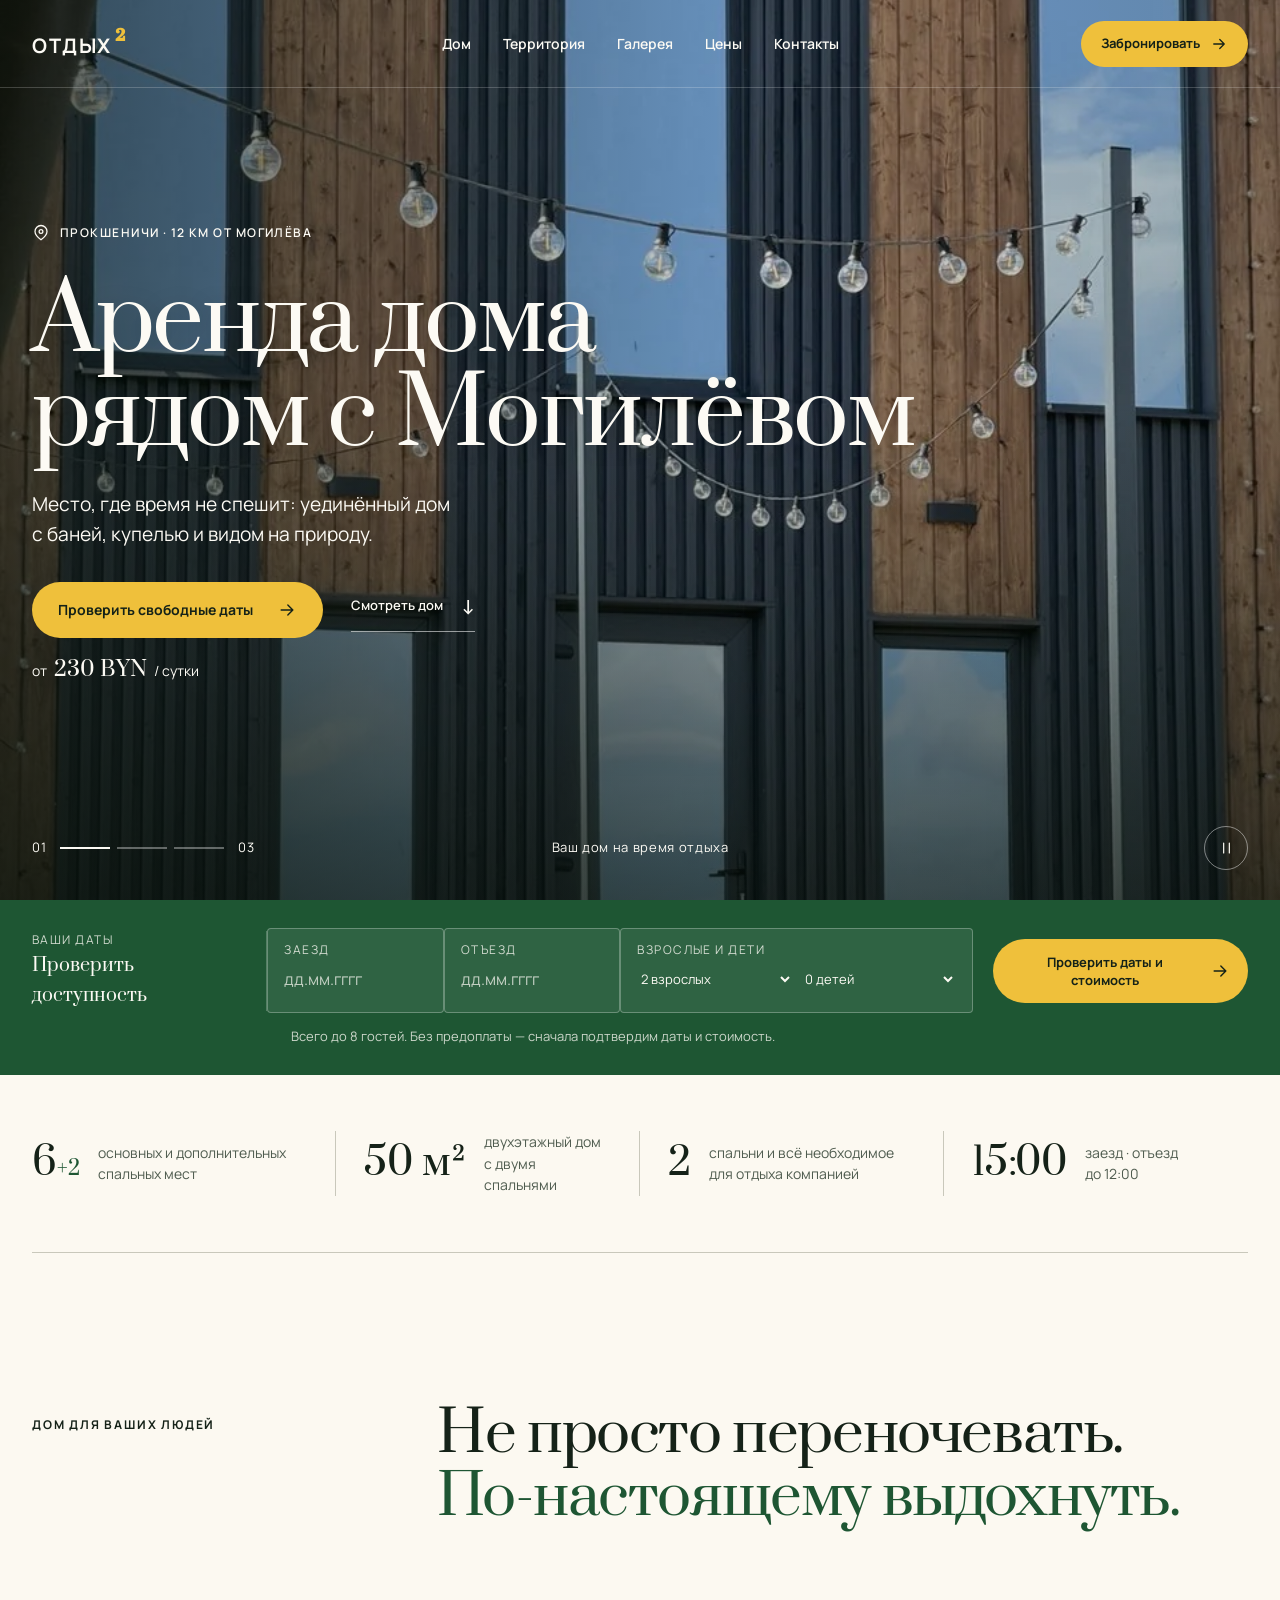
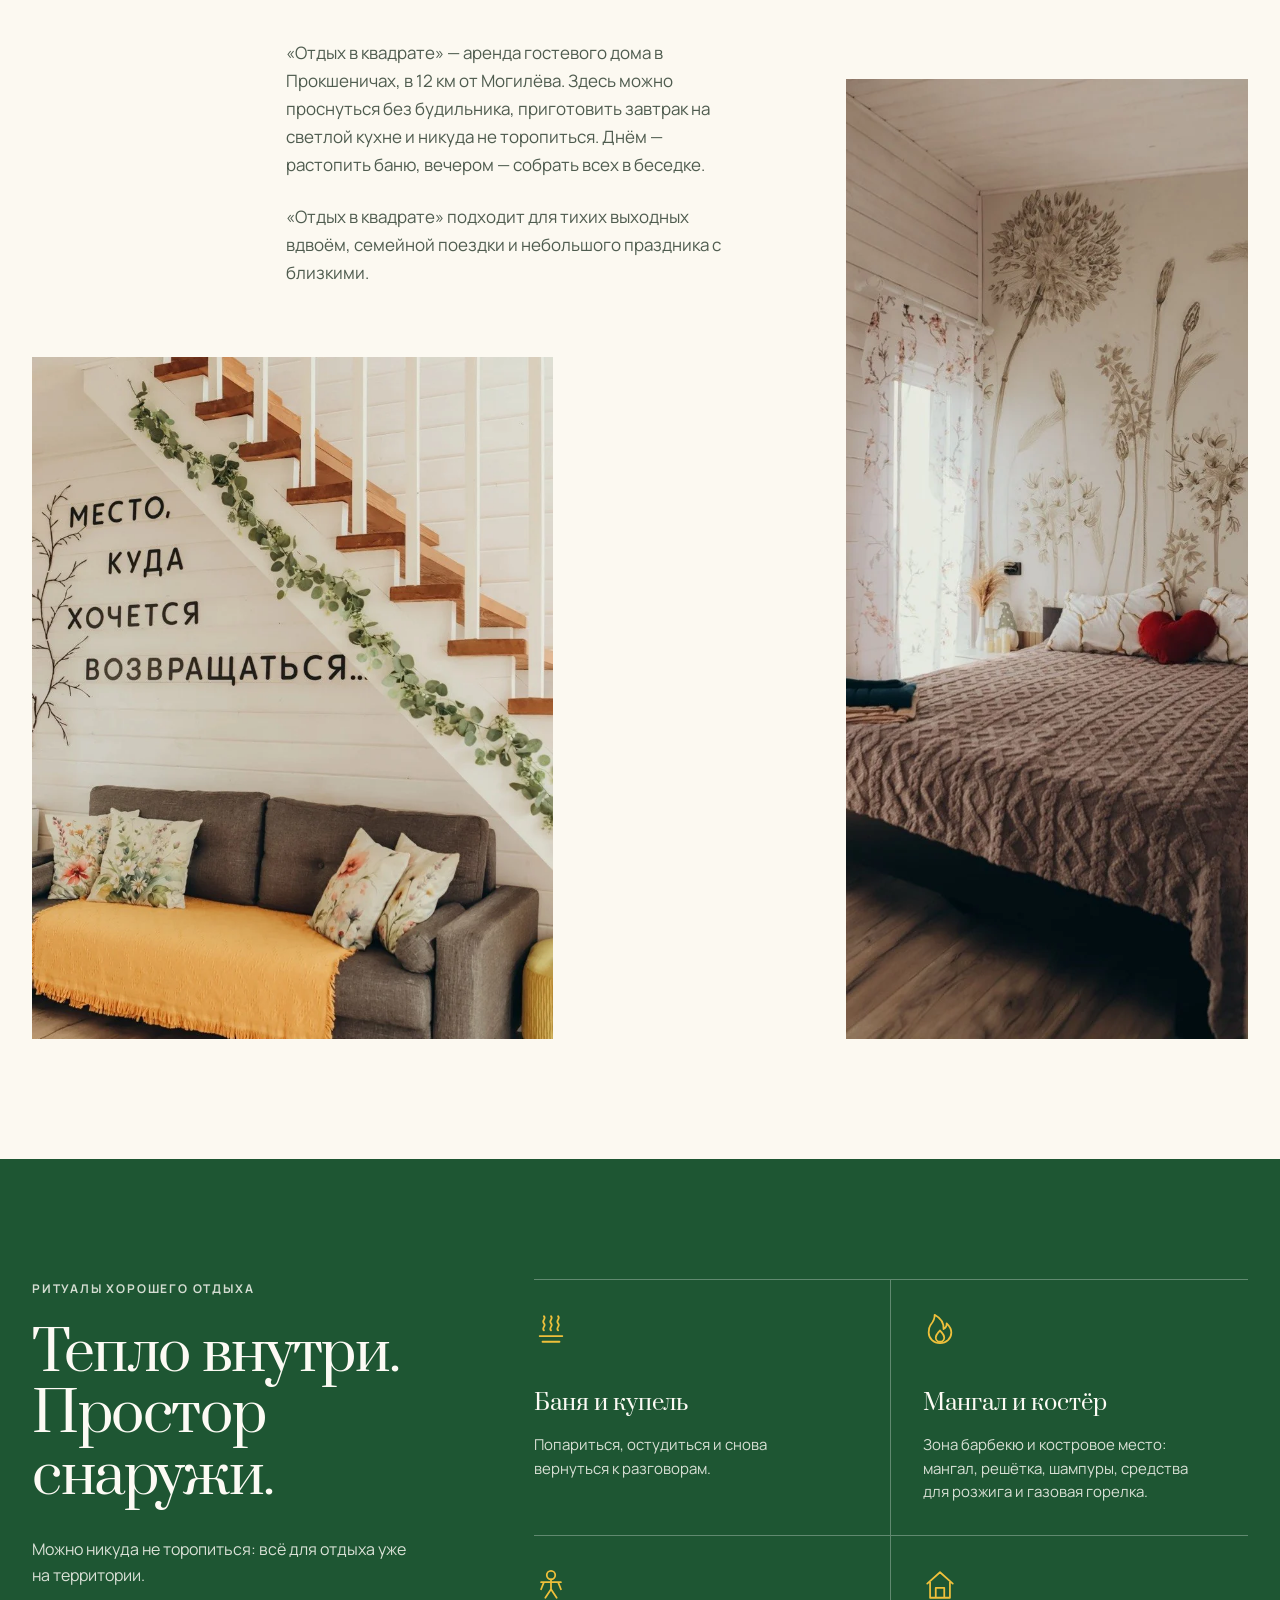
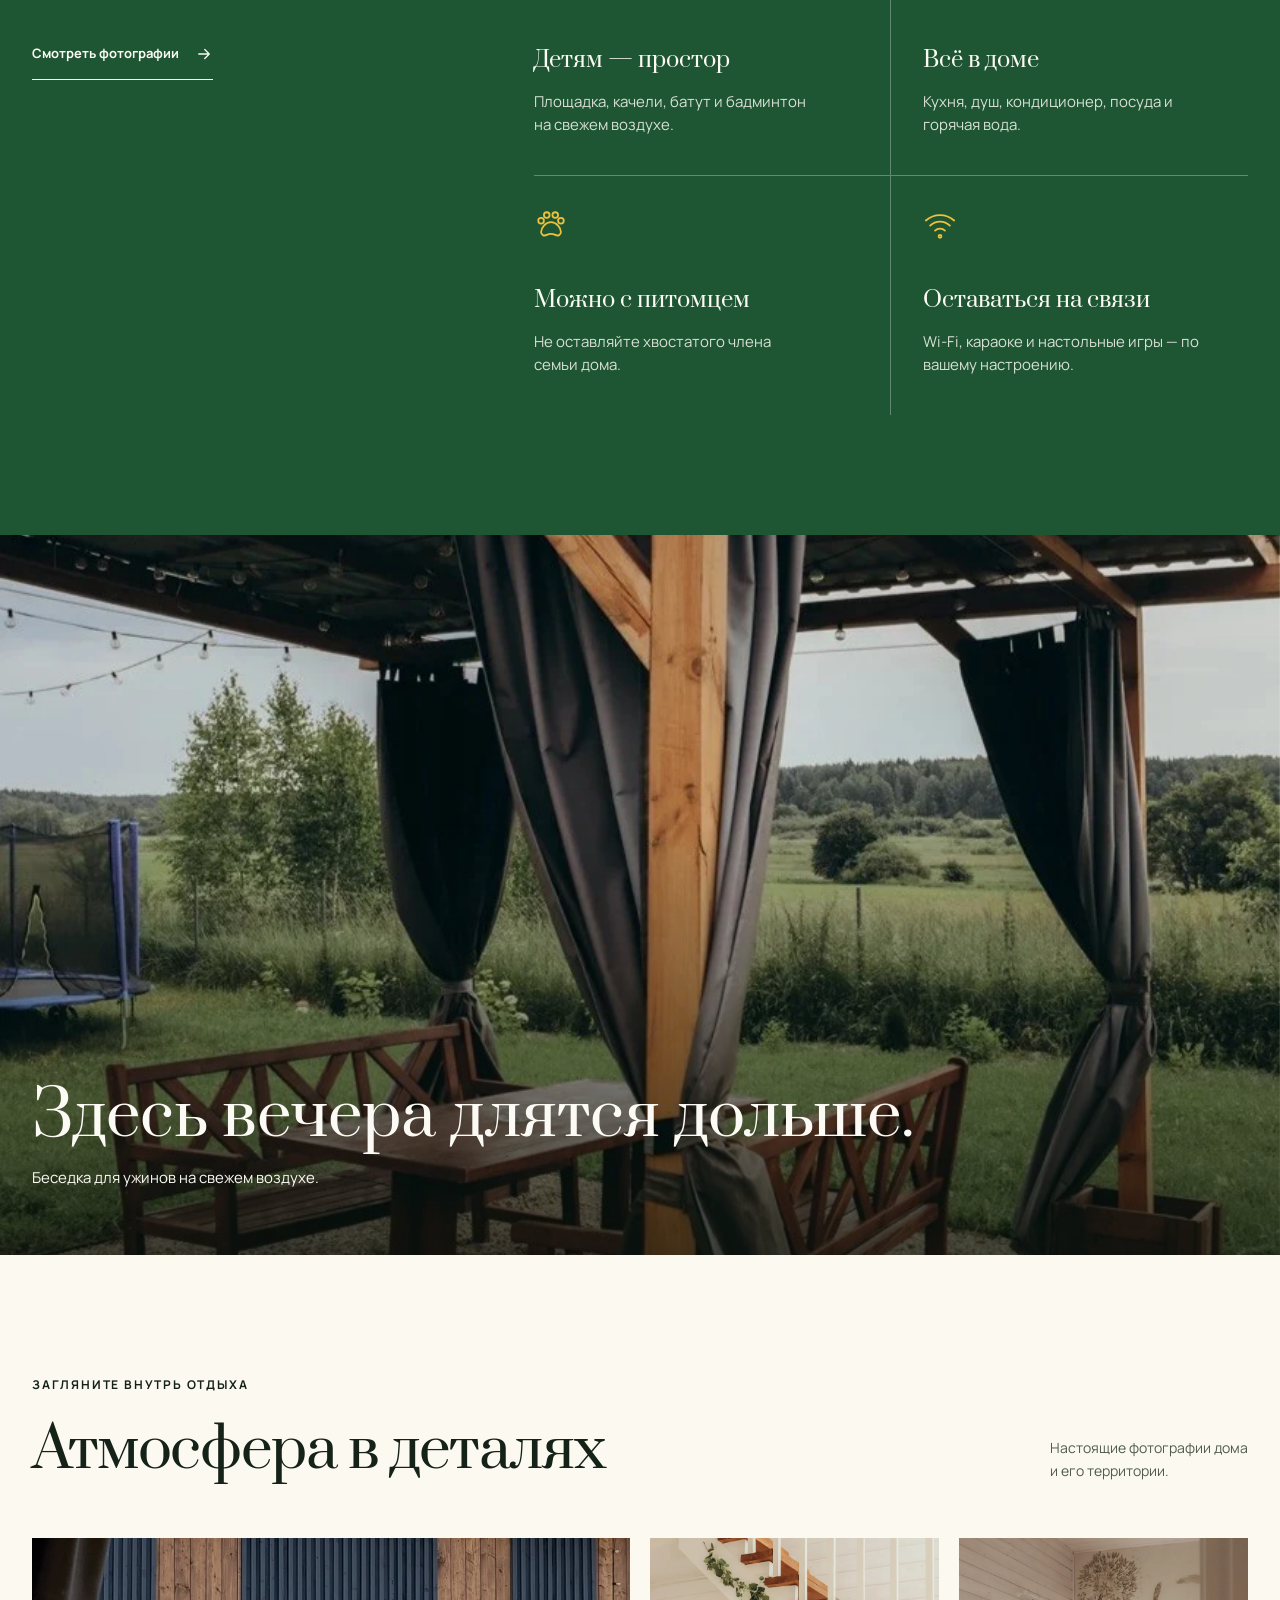
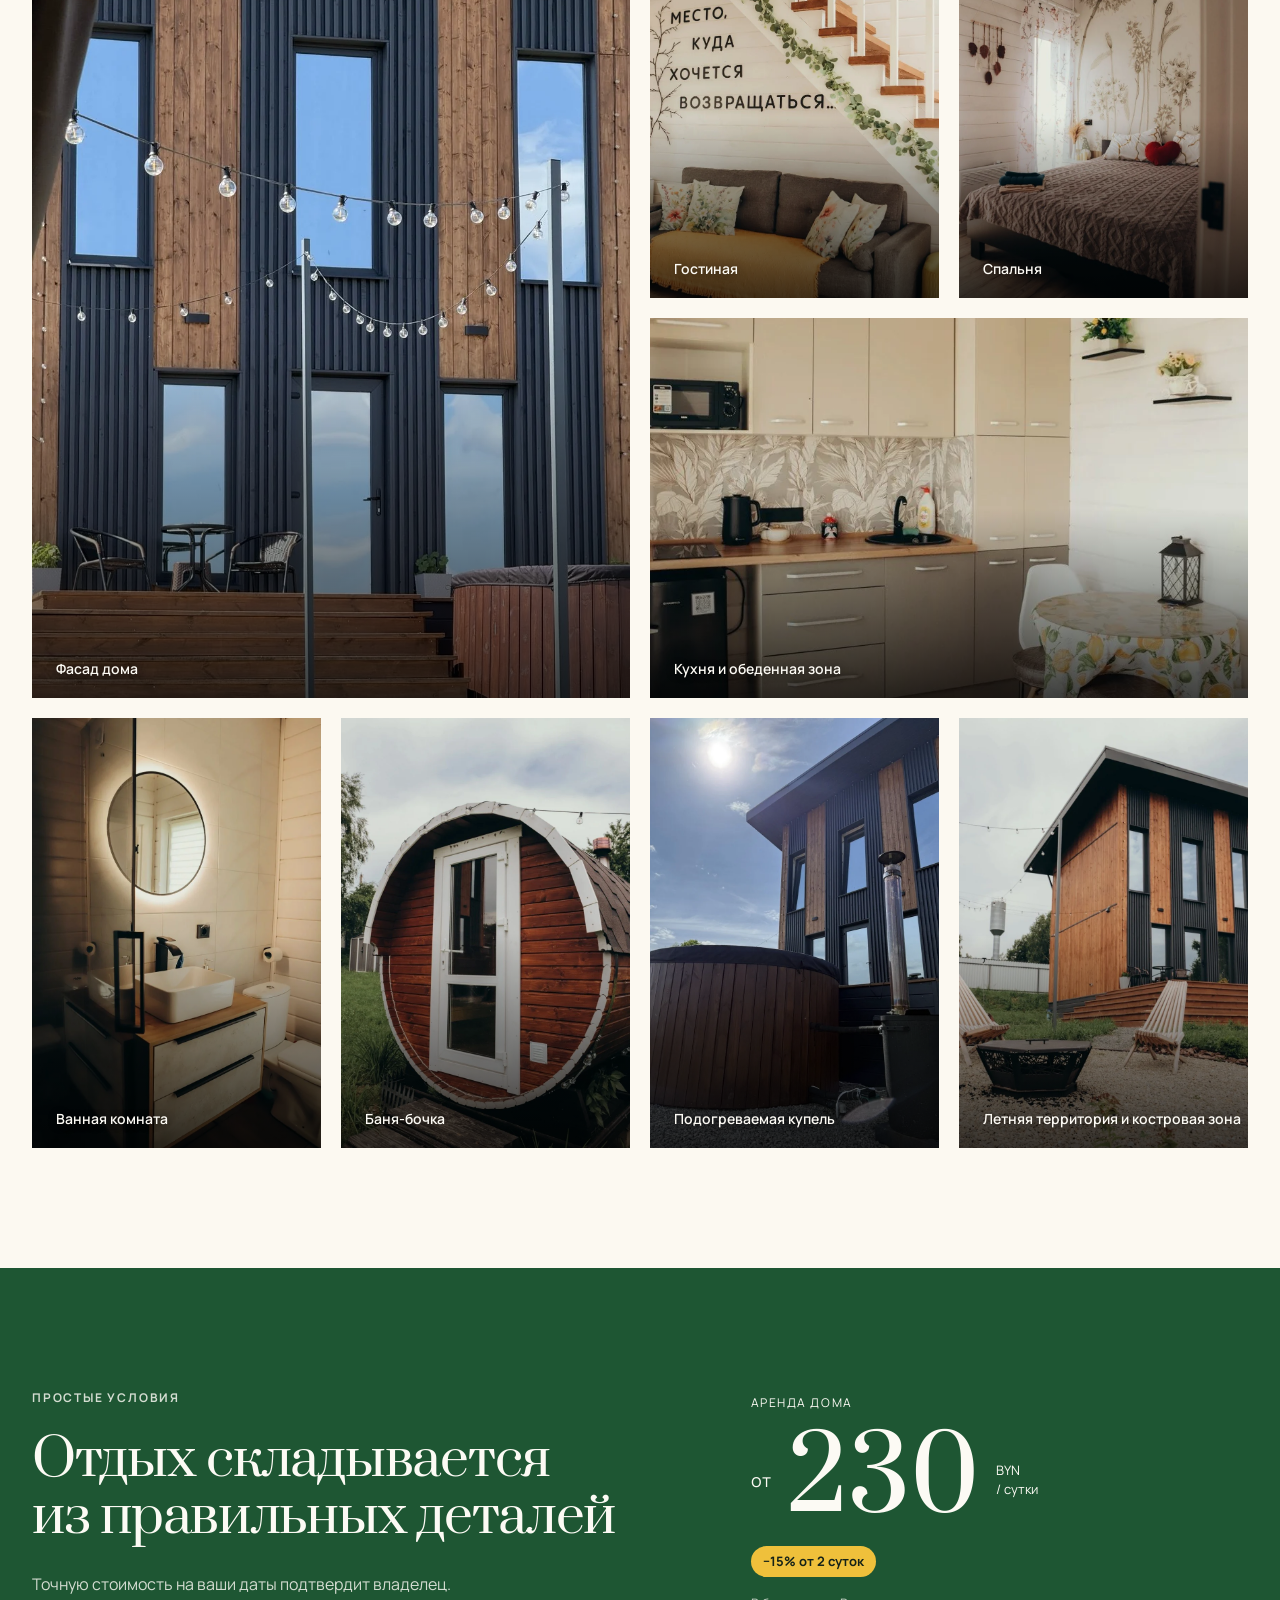
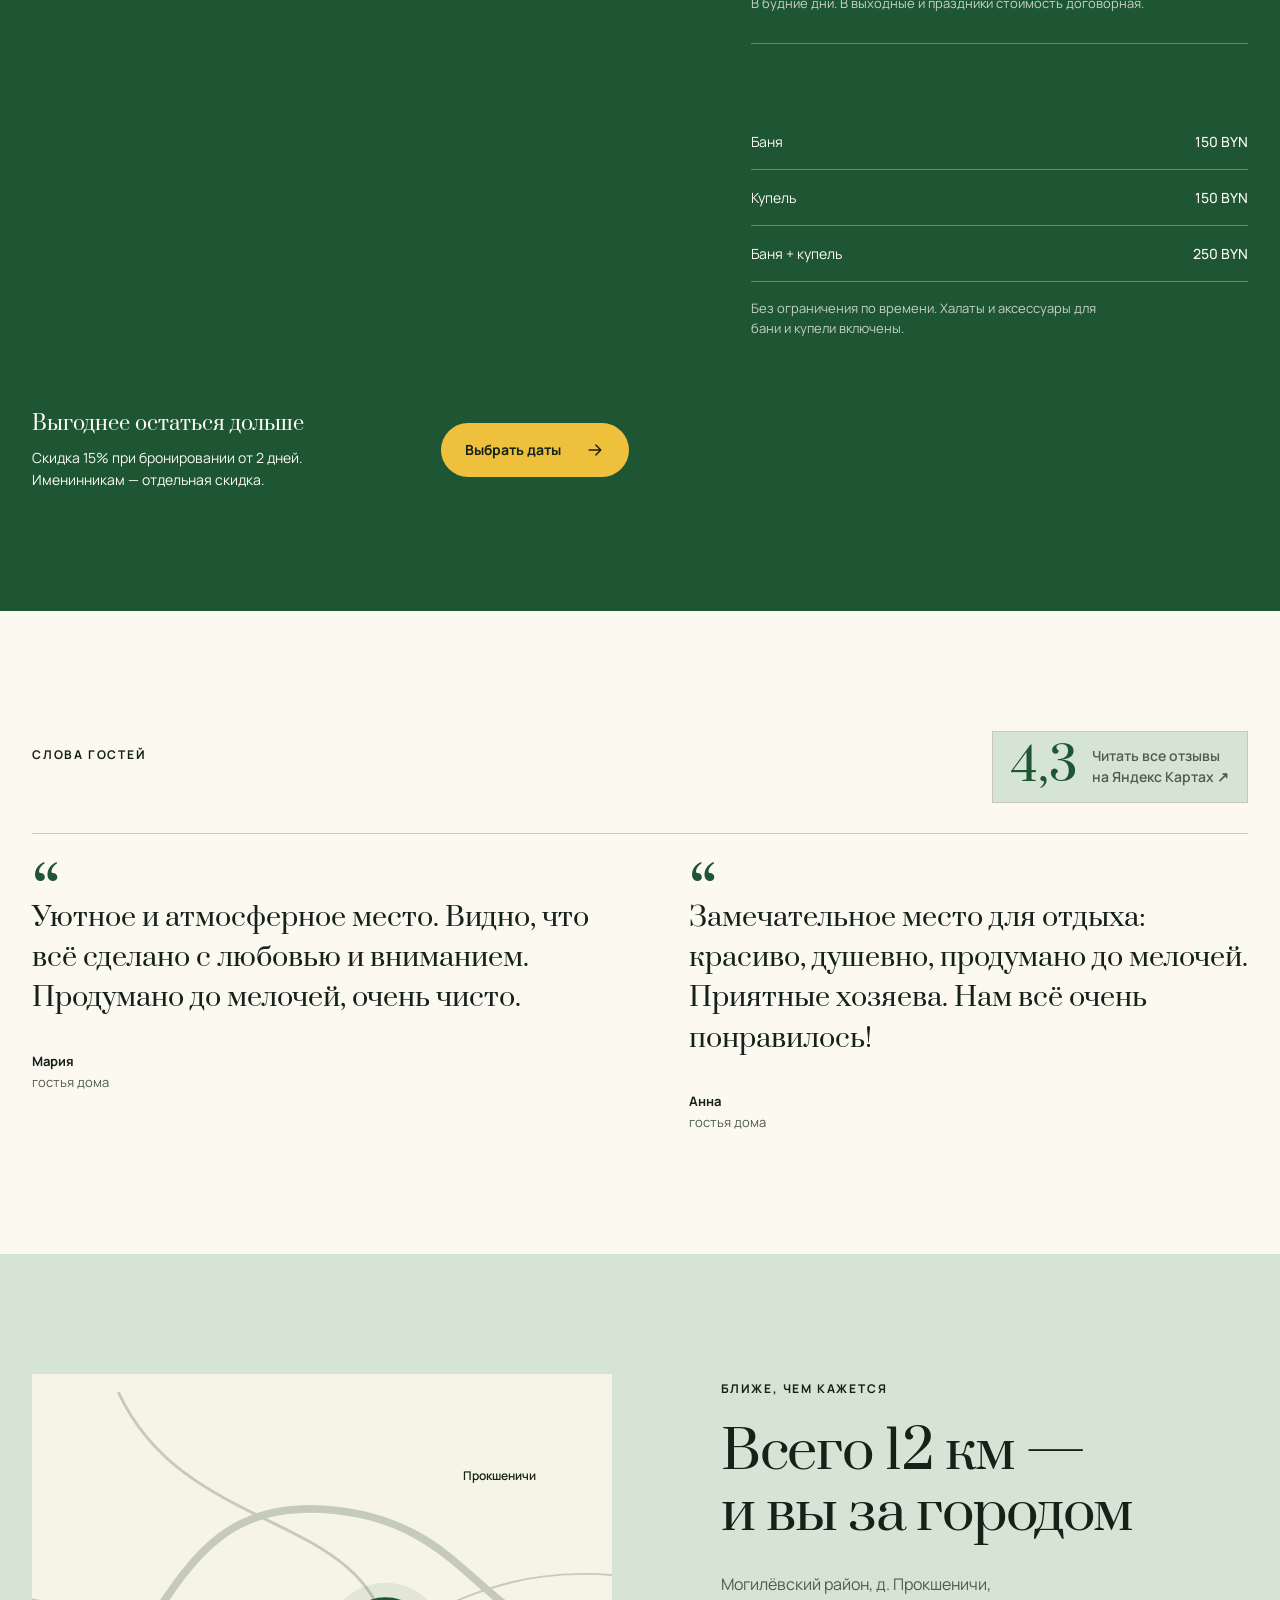
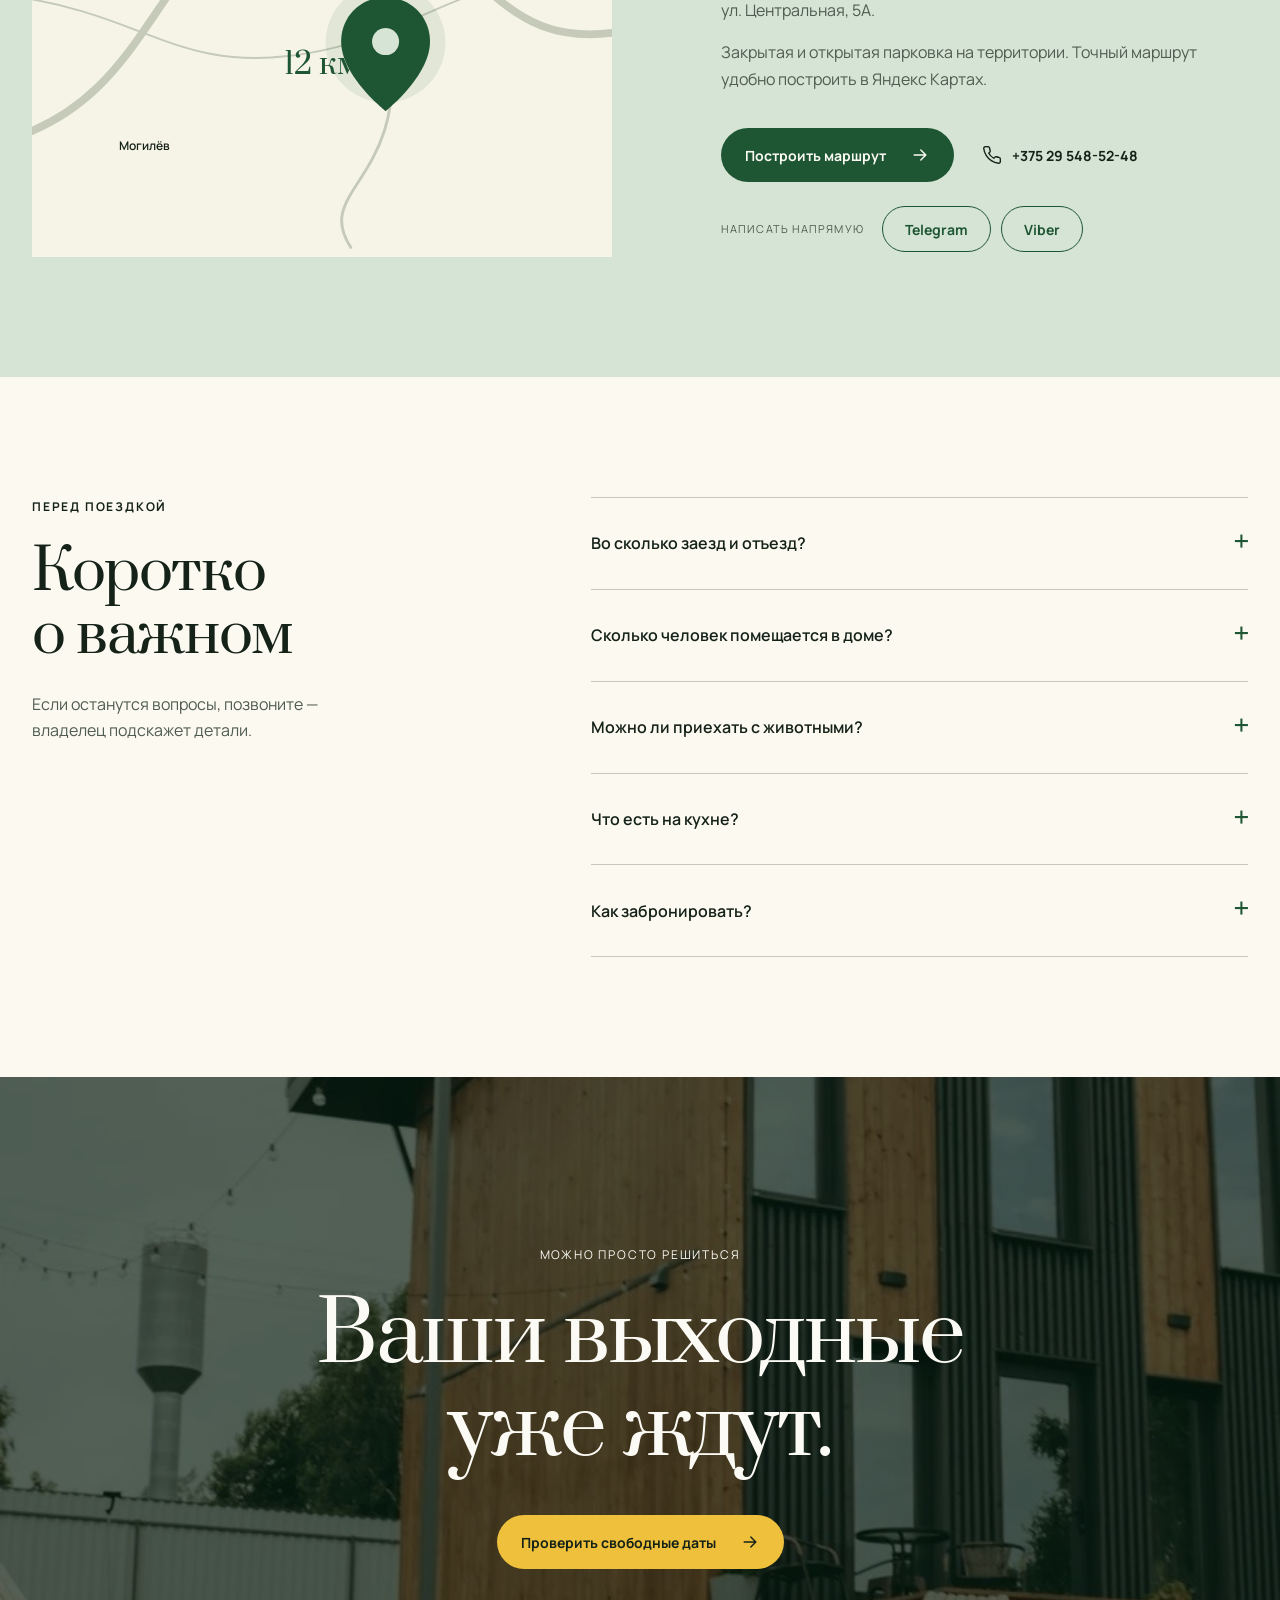
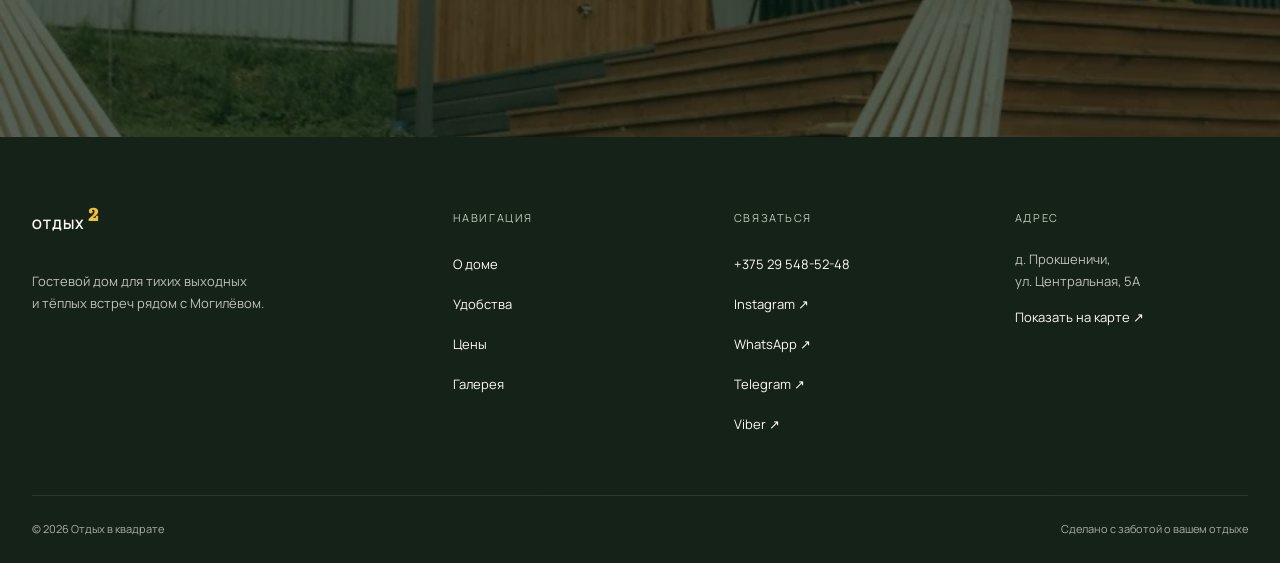
==== commit 5a6b60cf: "Improve SEO: target rental keywords, add OG tags and robots.txt - Retitle page and H1 around 'аренда" ====
--- a/index.html
+++ b/index.html
@@ -4,14 +4,22 @@
   <meta charset="utf-8">
   <meta name="viewport" content="width=device-width, initial-scale=1">
   <meta name="theme-color" content="#1d5d3f">
-  <meta name="description" content="Гостевой дом «Отдых в квадрате» в Прокшеничах, 12 км от Могилева. Дом до 6 гостей, баня, купель, мангальная зона и открытый вид на поля.">
-  <title>Отдых в квадрате — гостевой дом рядом с Могилёвом</title>
+  <meta name="description" content="Аренда гостевого дома в Прокшеничах, 12 км от Могилёва. Баня, купель, до 8 гостей, от 230 BYN/сутки. Фотографии, цены и проверка свободных дат.">
+  <meta name="robots" content="index,follow,max-image-preview:large">
+  <title>Аренда дома рядом с Могилёвом — «Отдых в квадрате»</title>
+  <meta property="og:type" content="website">
+  <meta property="og:locale" content="ru_BY">
+  <meta property="og:site_name" content="Отдых в квадрате">
+  <meta property="og:title" content="Аренда дома рядом с Могилёвом — «Отдых в квадрате»">
+  <meta property="og:description" content="Гостевой дом в Прокшеничах с баней и купелью. До 8 гостей, от 230 BYN/сутки.">
+  <link rel="canonical" href="./">
+  <link rel="preload" as="image" href="./assets/house-summer.webp" fetchpriority="high">
   <link rel="preconnect" href="https://fonts.googleapis.com">
   <link rel="preconnect" href="https://fonts.gstatic.com" crossorigin>
   <link href="https://fonts.googleapis.com/css2?family=Manrope:wght@400;500;600;700&family=Prata&display=swap" rel="stylesheet">
   <link rel="stylesheet" href="./vendor/flatpickr.min.css">
   <link rel="stylesheet" href="./styles.css">
-  <script type="application/ld+json">{"@context":"https://schema.org","@type":"GuestHouse","name":"Отдых в квадрате","description":"Двухэтажный гостевой дом с баней и зоной барбекю","telephone":"+375295485248","address":{"@type":"PostalAddress","addressLocality":"Прокшеничи","streetAddress":"ул. Центральная, 5А","addressCountry":"BY"},"occupancy":{"@type":"QuantitativeValue","maxValue":8},"petsAllowed":true,"priceRange":"от 230 BYN за сутки"}</script>
+  <script type="application/ld+json">{"@context":"https://schema.org","@type":"GuestHouse","name":"Отдых в квадрате","description":"Аренда гостевого дома в Прокшеничах, в 12 км от Могилёва. Двухэтажный дом до 8 гостей с баней, купелью и зоной барбекю.","telephone":"+375295485248","address":{"@type":"PostalAddress","addressLocality":"Прокшеничи","addressRegion":"Могилёвская область","streetAddress":"ул. Центральная, 5А","addressCountry":"BY"},"geo":{"@type":"GeoCoordinates","latitude":53.941320,"longitude":30.132603},"image":["assets/house-summer.webp","assets/living-sofa.webp","assets/hot-tub.webp"],"occupancy":{"@type":"QuantitativeValue","maxValue":8},"petsAllowed":true,"priceRange":"от 230 BYN за сутки","checkinTime":"15:00","checkoutTime":"12:00","amenityFeature":[{"@type":"LocationFeatureSpecification","name":"Баня","value":true},{"@type":"LocationFeatureSpecification","name":"Подогреваемая купель","value":true},{"@type":"LocationFeatureSpecification","name":"Wi-Fi","value":true},{"@type":"LocationFeatureSpecification","name":"Кухня","value":true},{"@type":"LocationFeatureSpecification","name":"Барбекю","value":true}],"sameAs":["https://www.instagram.com/otdych_v_kvadrate/","https://yandex.com/maps/org/rest_squared/139732959574/"]}</script>
 </head>
 <body id="top">
   <a class="skip-link" href="#main">К содержанию</a>
@@ -55,8 +63,8 @@
       <div class="hero-shade"></div>
       <div class="hero-content container">
         <p class="hero-location"><svg><use href="#i-pin"/></svg> Прокшеничи · 12 км от Могилёва</p>
-        <h1>Место, где<br>время не спешит</h1>
-        <p class="hero-lead">Уединённый дом с баней, купелью<br class="desktop-only"> и бескрайним видом на природу.</p>
+        <h1>Аренда дома<br>рядом с Могилёвом</h1>
+        <p class="hero-lead">Место, где время не спешит: уединённый дом<br class="desktop-only"> с баней, купелью и видом на природу.</p>
         <div class="hero-actions">
           <a class="button button-accent hero-book" href="#booking">Проверить свободные даты <svg><use href="#i-arrow"/></svg></a>
           <a class="hero-text-link" href="#house">Смотреть дом <span>↓</span></a>
@@ -106,7 +114,7 @@
         <h2>Не просто переночевать.<br><em>По-настоящему выдохнуть.</em></h2>
       </div>
       <div class="intro-copy">
-        <p>Здесь можно проснуться без будильника, приготовить завтрак на светлой кухне и никуда не торопиться. Днём — растопить баню, вечером — собрать всех в беседке.</p>
+        <p>«Отдых в квадрате» — аренда гостевого дома в Прокшеничах, в 12 км от Могилёва. Здесь можно проснуться без будильника, приготовить завтрак на светлой кухне и никуда не торопиться. Днём — растопить баню, вечером — собрать всех в беседке.</p>
         <p>«Отдых в квадрате» подходит для тихих выходных вдвоём, семейной поездки и небольшого праздника с близкими.</p>
       </div>
       <figure class="intro-main image-reveal"><img src="./assets/living-sofa.webp" alt="Светлая гостиная с диваном и лестницей на второй этаж" loading="lazy"><figcaption>Гостиная · общее пространство для отдыха</figcaption></figure>
